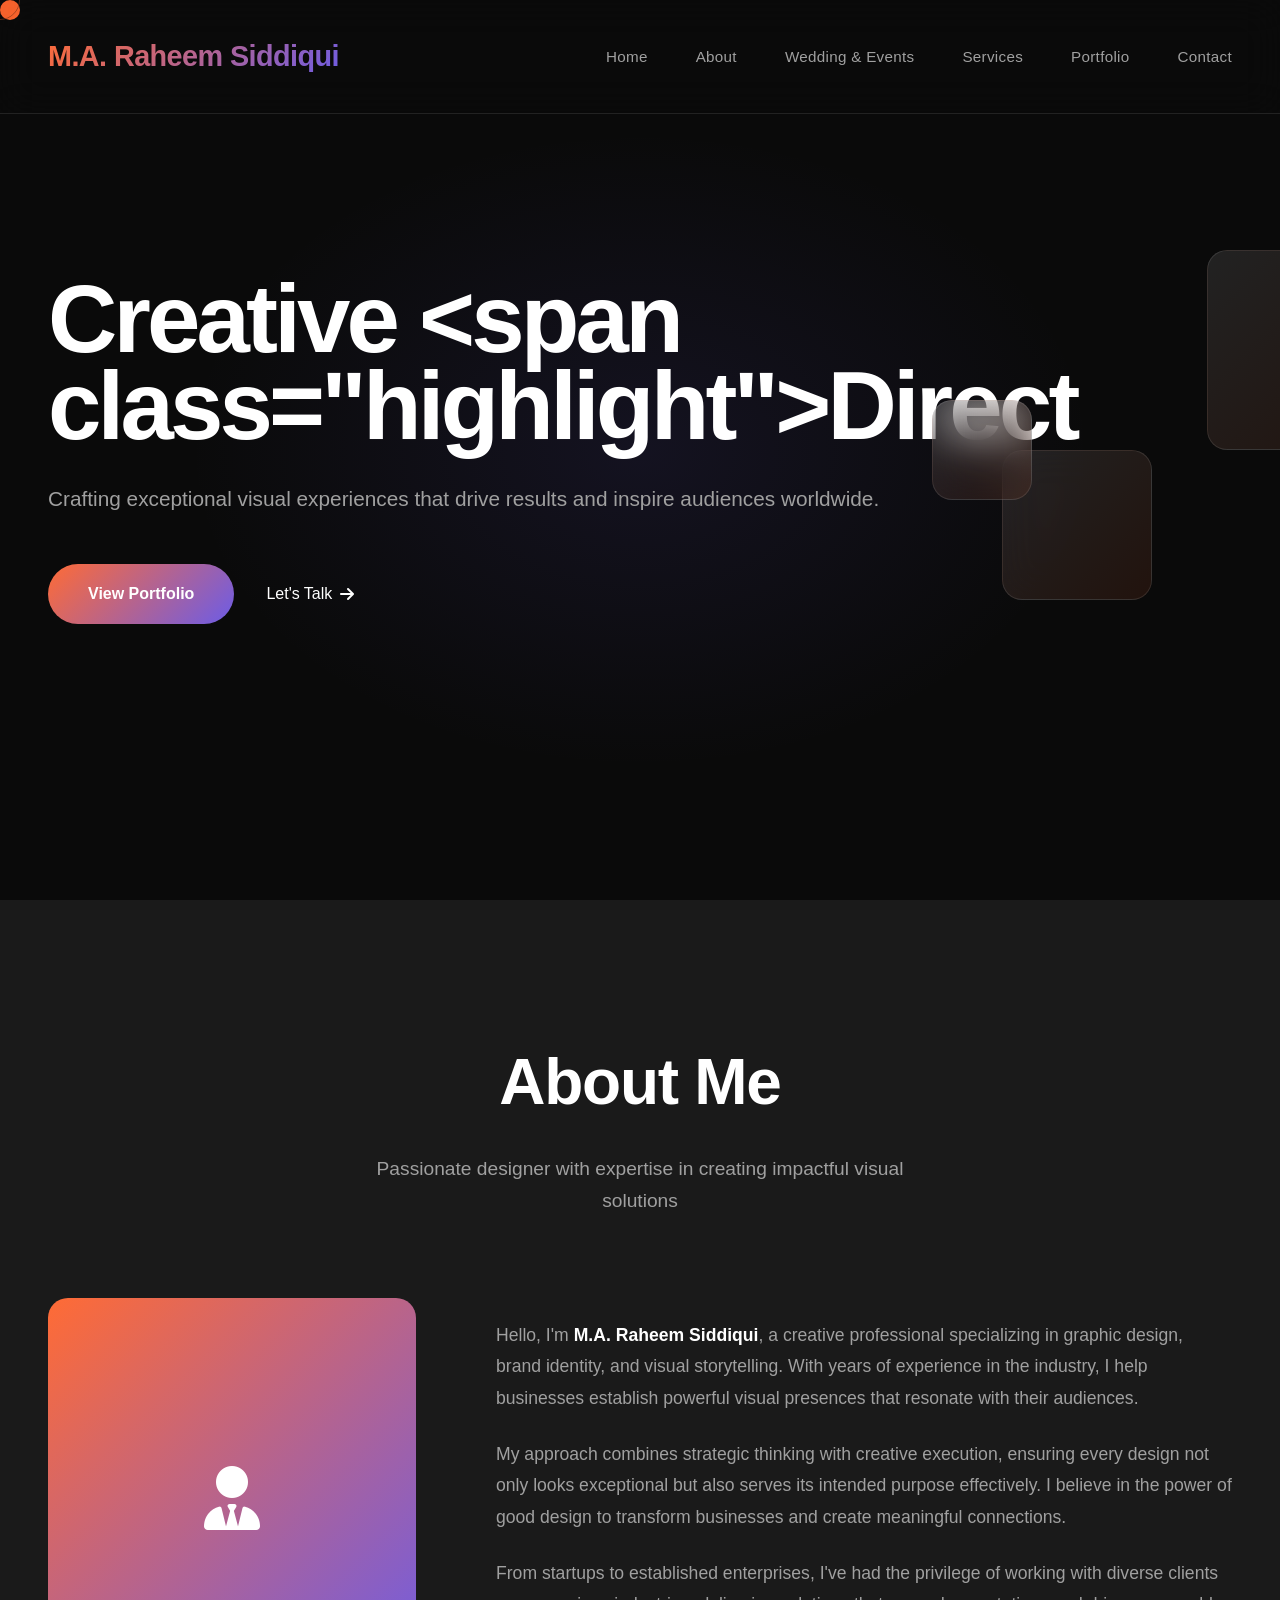
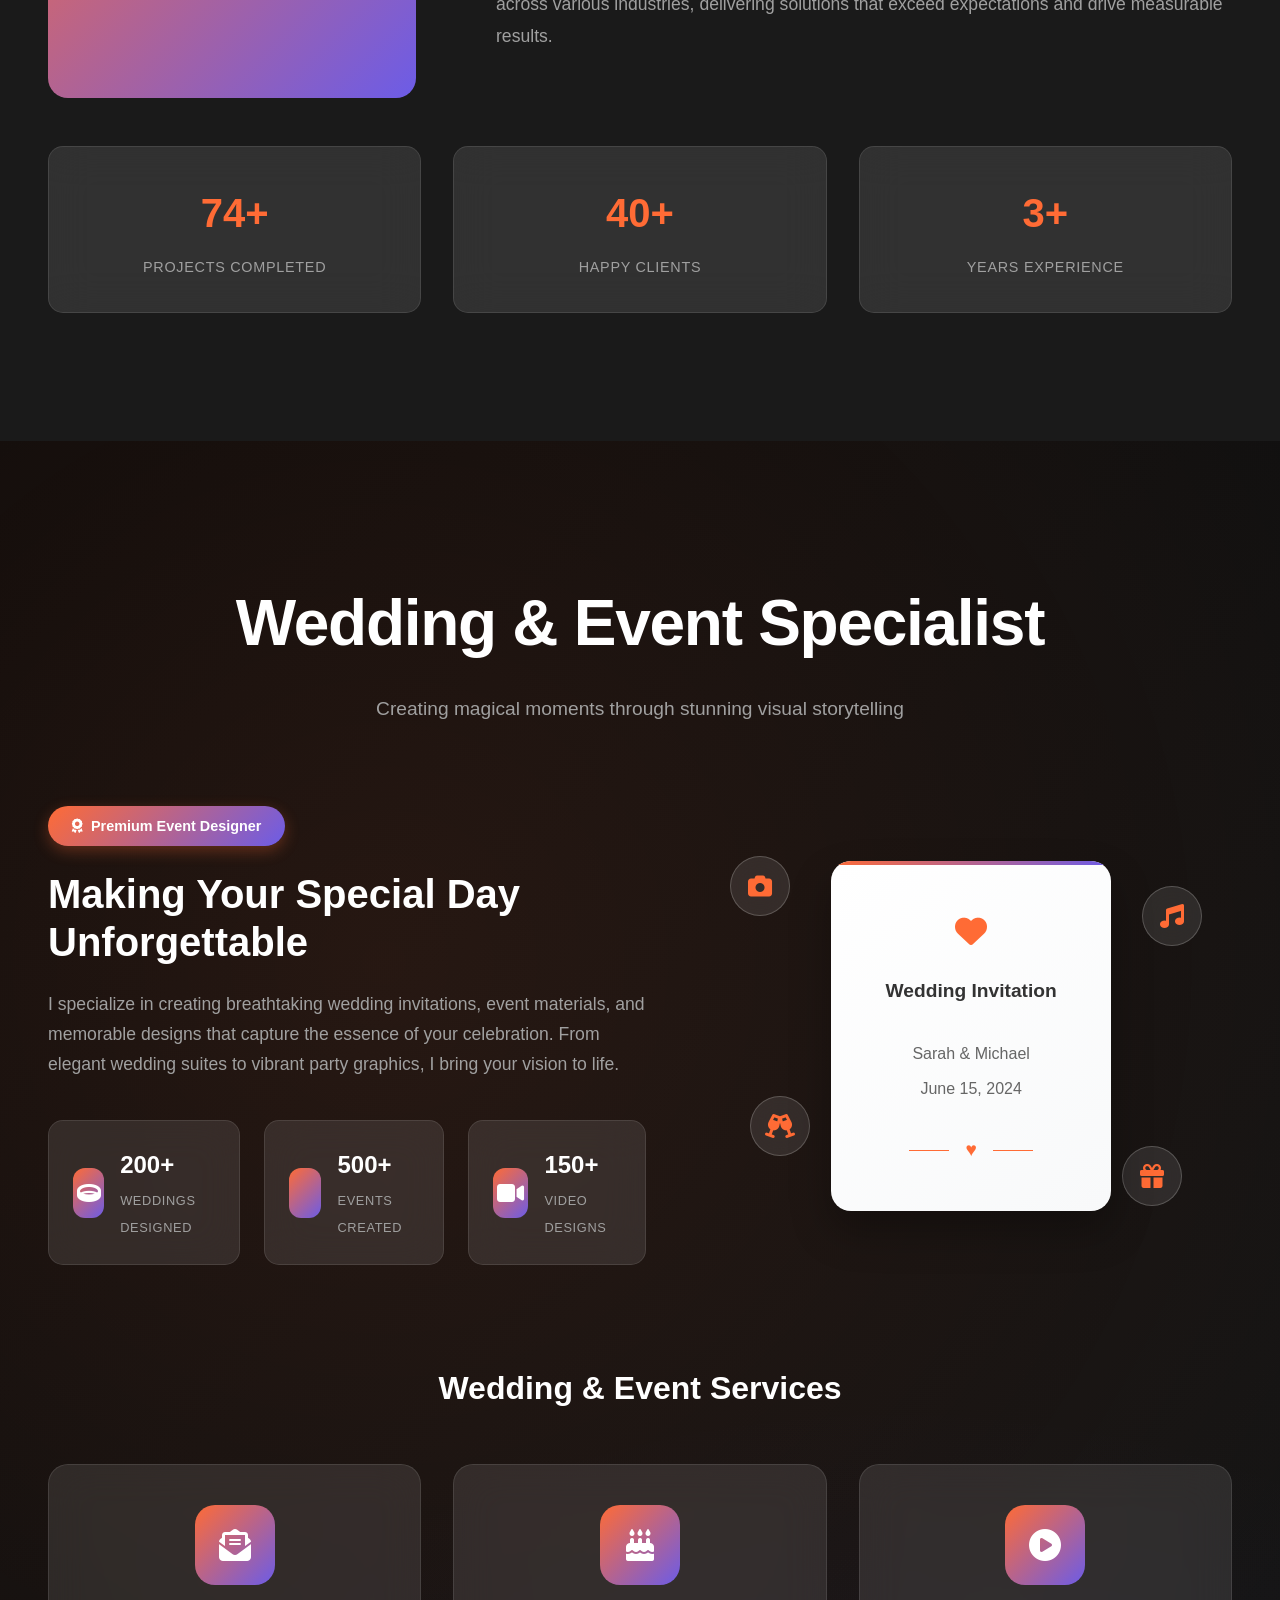
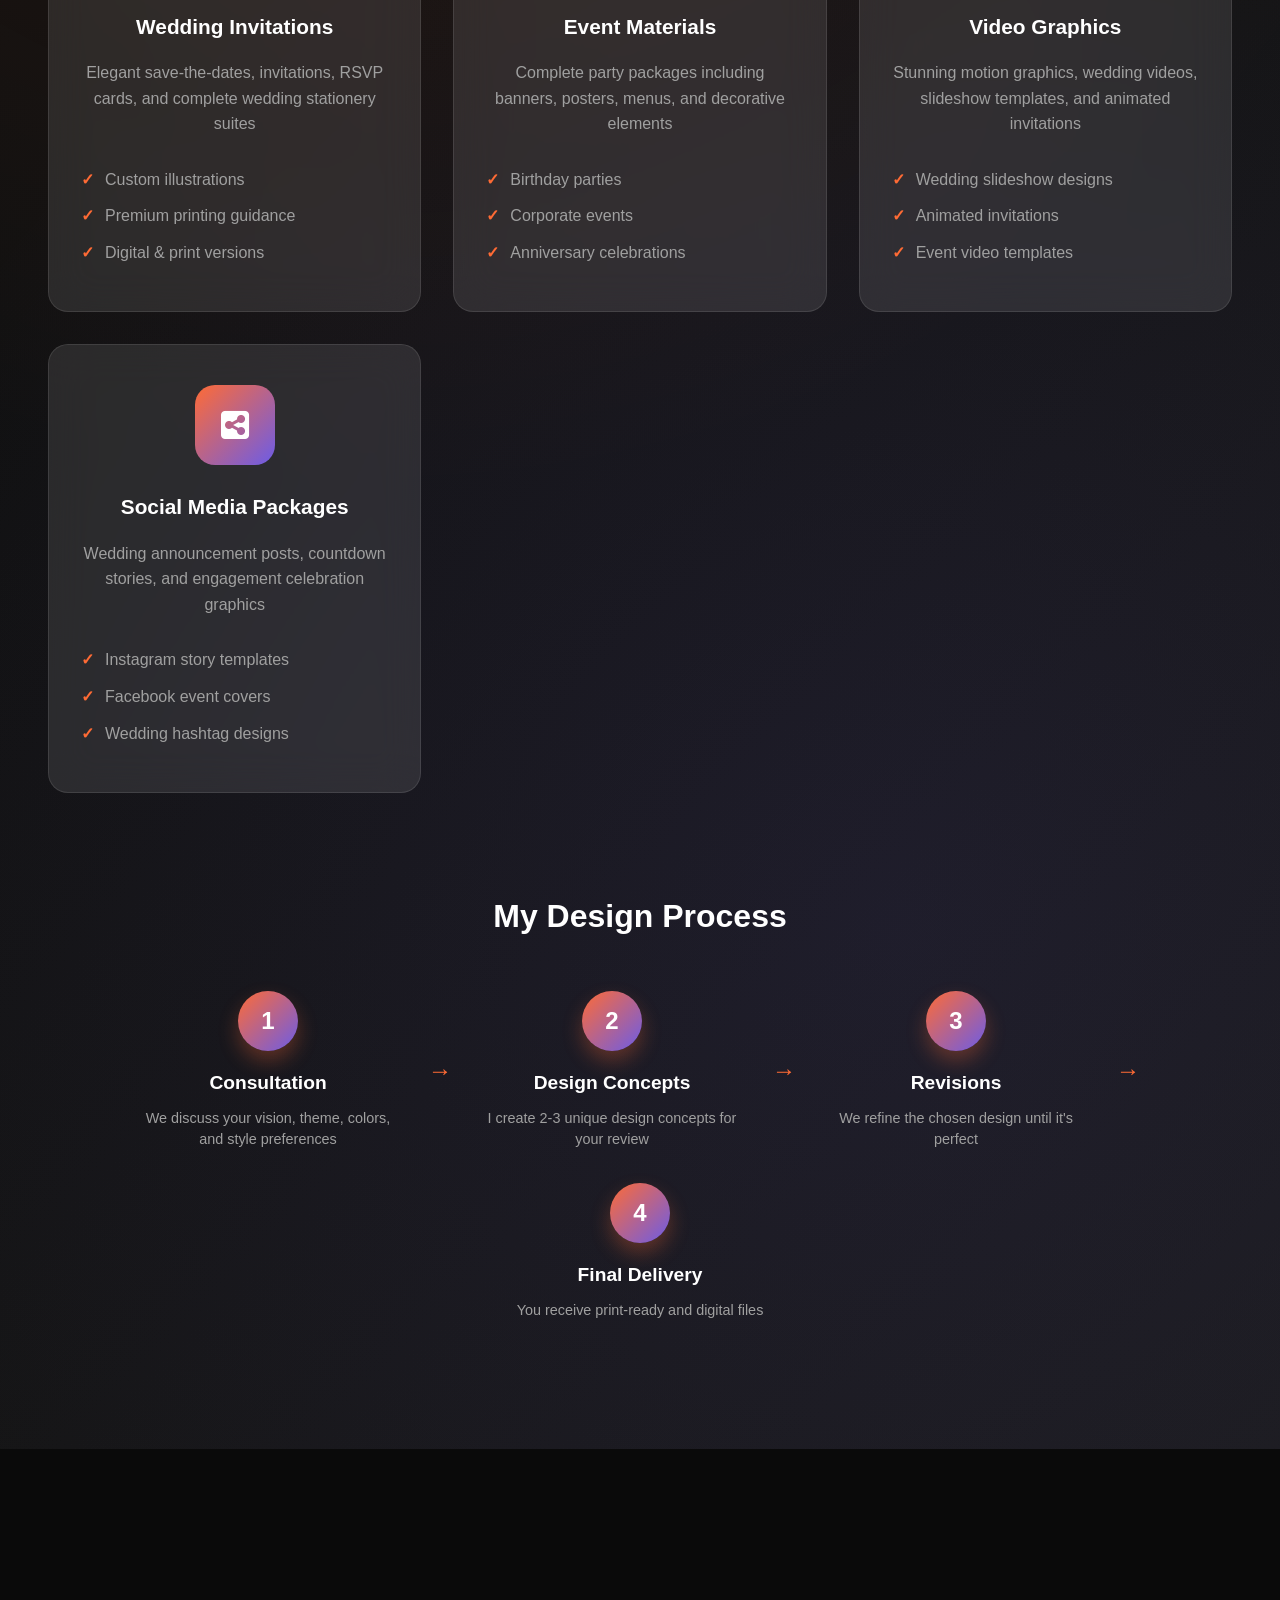
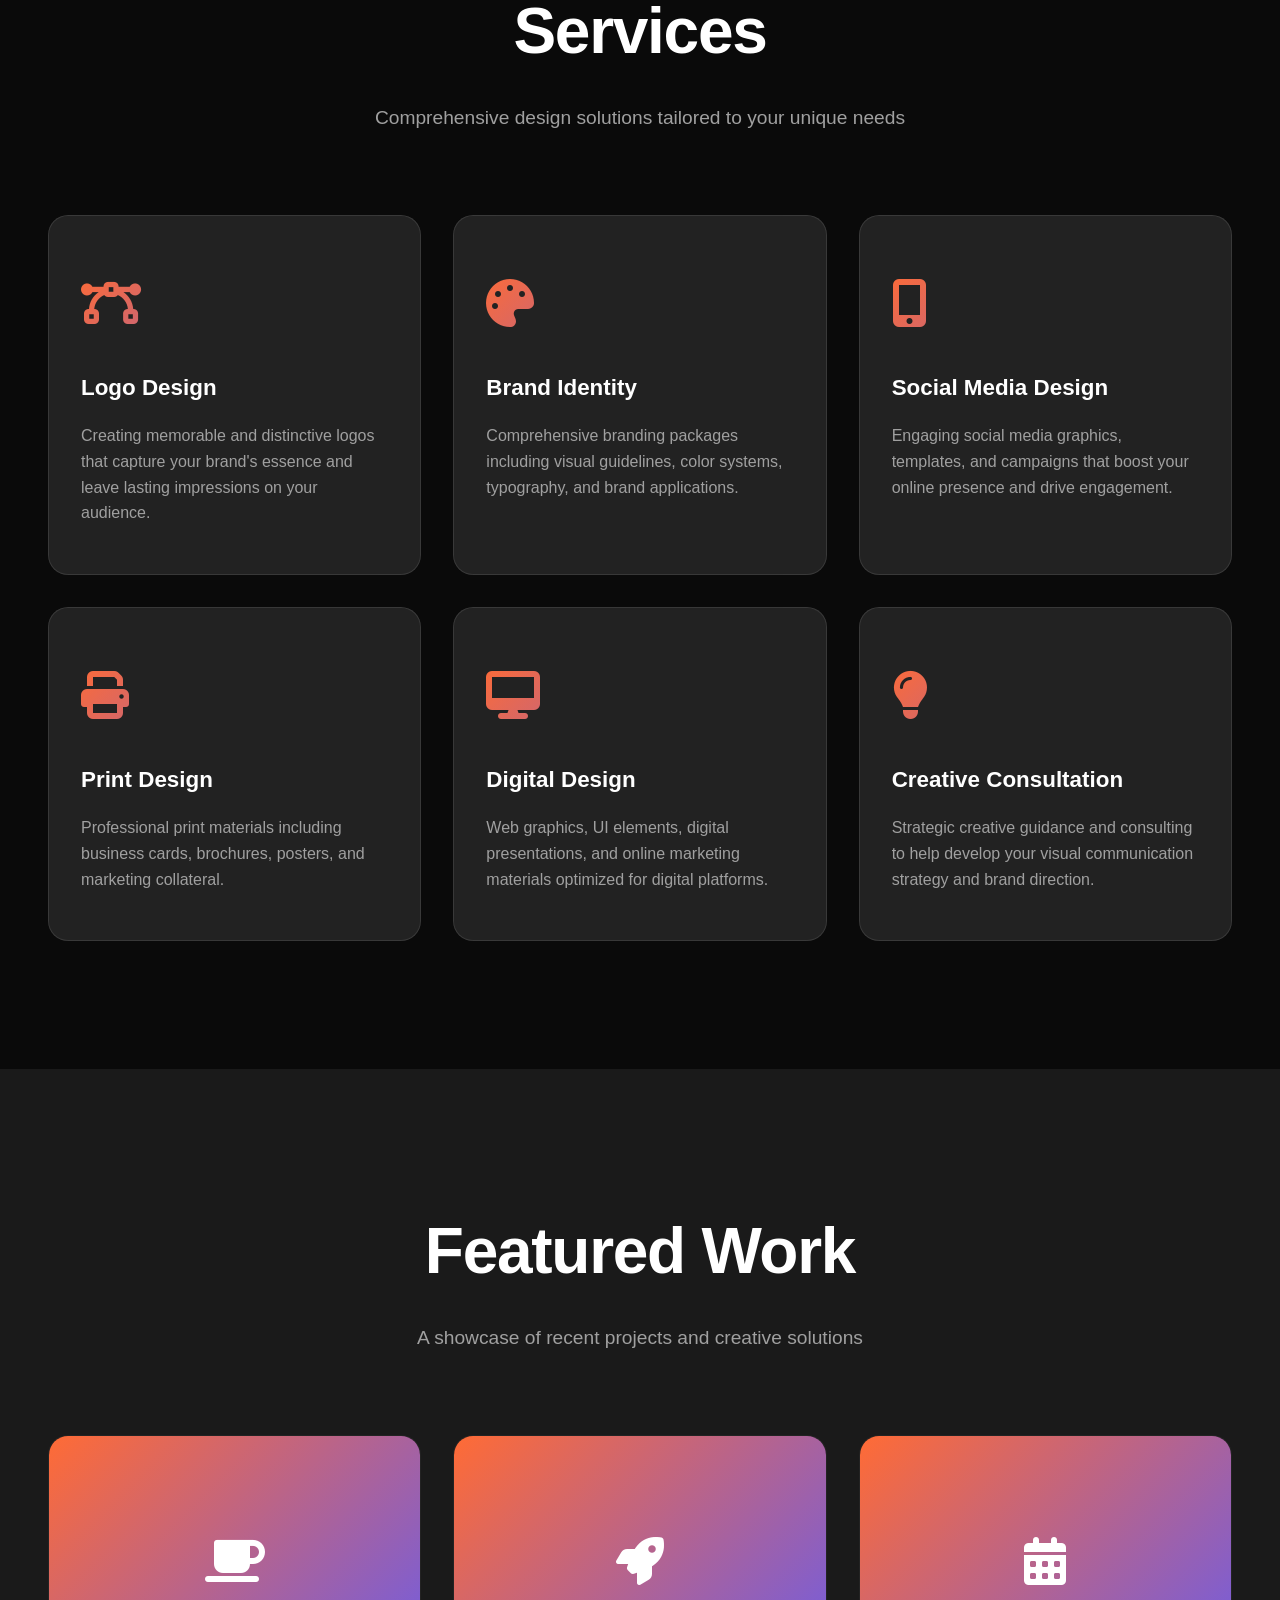
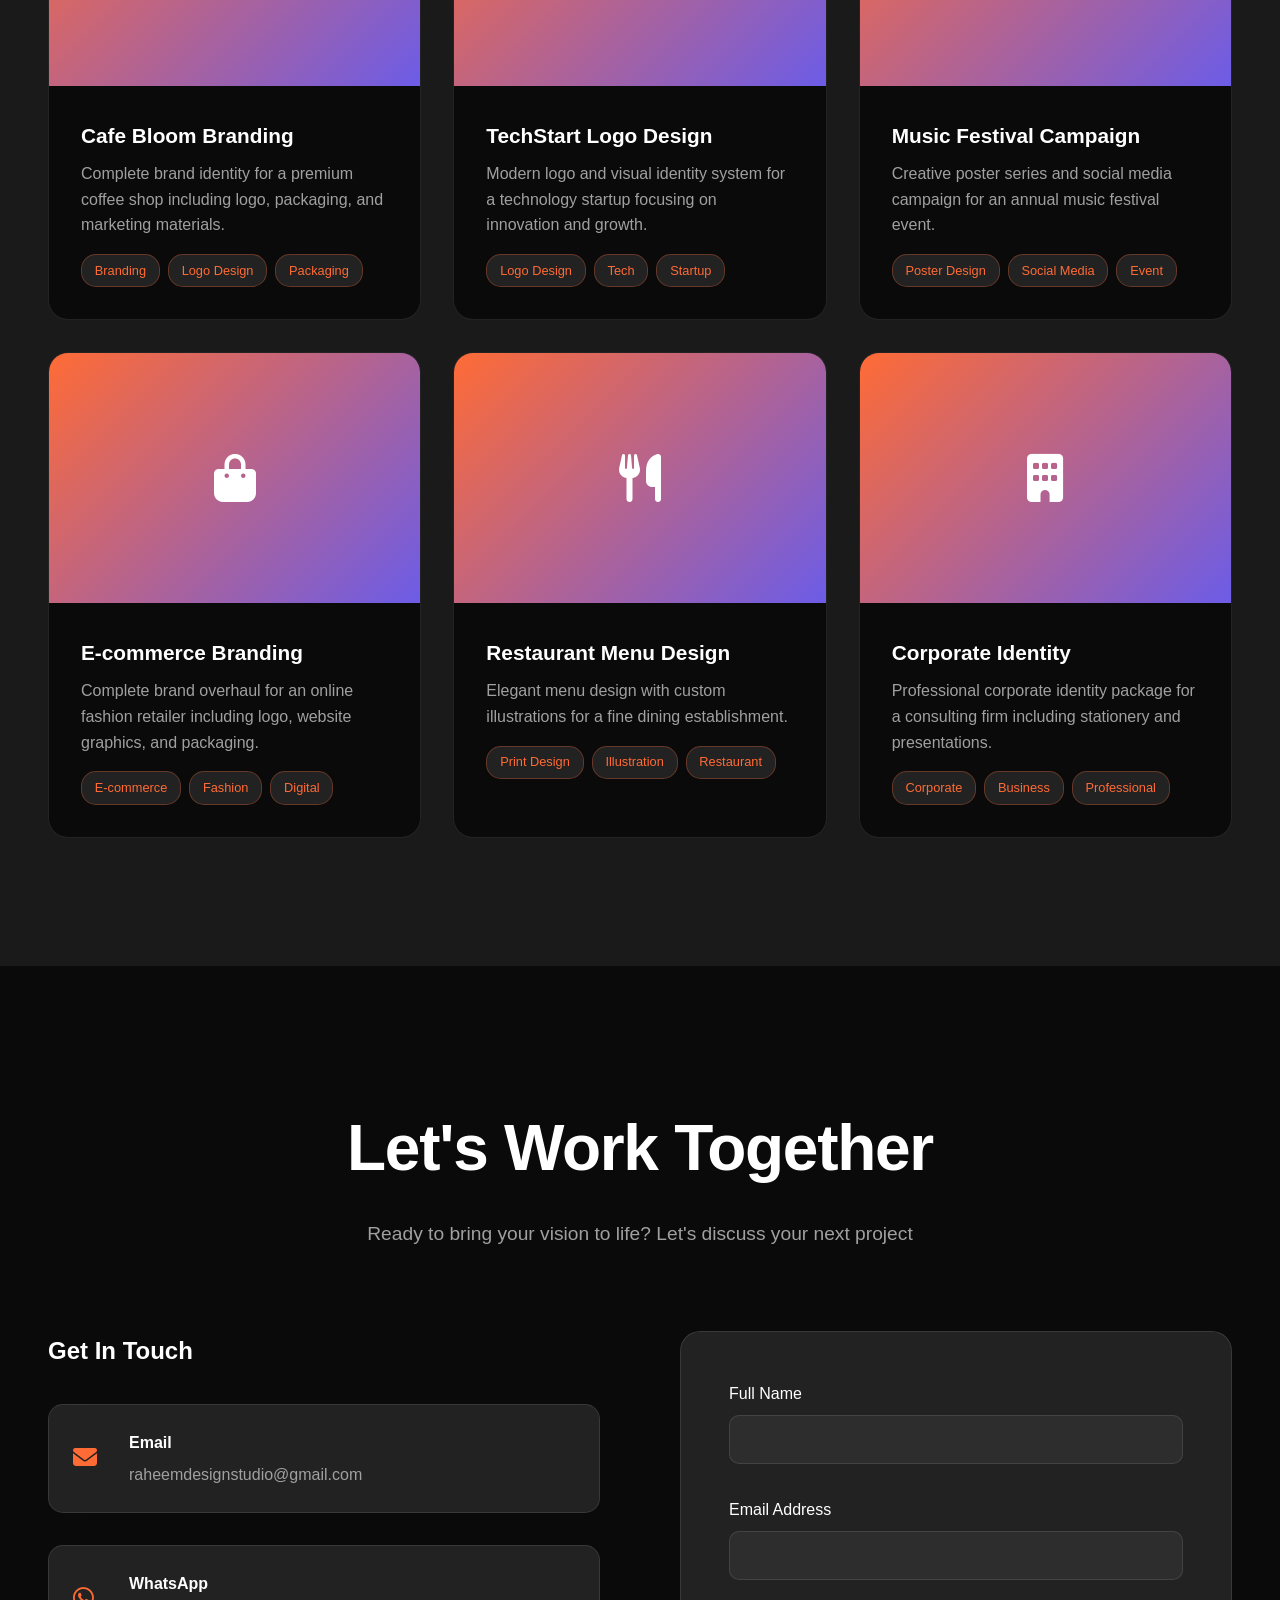
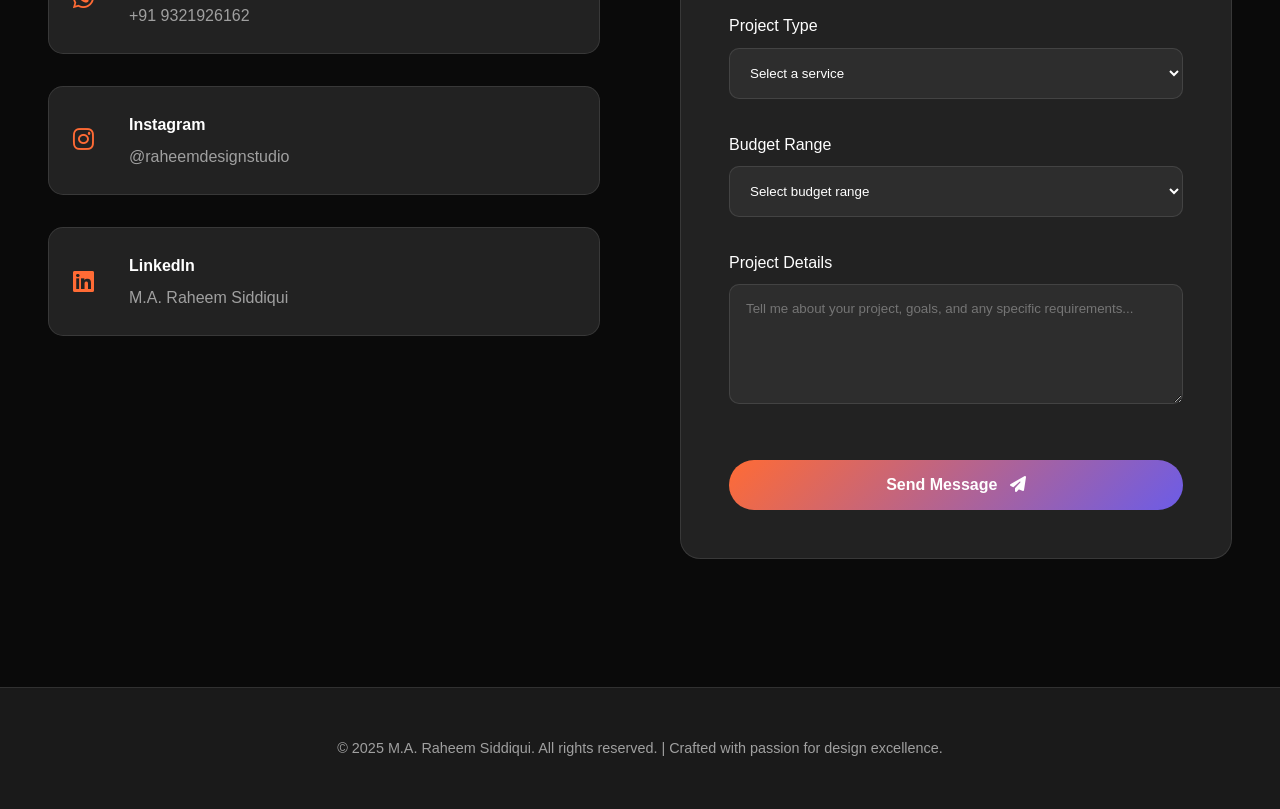
==== index.html @ 2da465dd "Update LinkedIn links to reflect new profile URL" ====
<!DOCTYPE html>
<html lang="en">
<head>
    <meta charset="UTF-8">
    <meta name="viewport" content="width=device-width, initial-scale=1.0">
    <title>M.A. Raheem Siddiqui | Creative Director & Graphic Designer</title>
    <link href="https://cdnjs.cloudflare.com/ajax/libs/font-awesome/6.4.0/css/all.min.css" rel="stylesheet">
    <style>
        :root {
            --primary: #0a0a0a;
            --secondary: #1a1a1a;
            --accent: #ff6b35;
            --accent-2: #6c5ce7;
            --text-light: #ffffff;
            --text-muted: #a0a0a0;
            --glass: rgba(255, 255, 255, 0.1);
            --shadow: 0 20px 40px rgba(0, 0, 0, 0.3);
        }

        /* Wedding & Events Specialty Section */
        .specialty {
            padding: 8rem 0;
            background: linear-gradient(135deg, var(--primary) 0%, var(--secondary) 100%);
            position: relative;
            overflow: hidden;
        }

        .specialty::before {
            content: '';
            position: absolute;
            top: 0;
            left: 0;
            right: 0;
            bottom: 0;
            background: radial-gradient(circle at 30% 20%, rgba(255, 107, 53, 0.1) 0%, transparent 50%),
                        radial-gradient(circle at 70% 80%, rgba(108, 92, 231, 0.1) 0%, transparent 50%);
        }

        .specialty-hero {
            display: grid;
            grid-template-columns: 1fr 1fr;
            gap: 4rem;
            align-items: center;
            margin-bottom: 6rem;
            position: relative;
            z-index: 2;
        }

        .specialty-badge {
            display: inline-flex;
            align-items: center;
            gap: 0.5rem;
            background: linear-gradient(135deg, var(--accent), var(--accent-2));
            color: white;
            padding: 0.5rem 1.5rem;
            border-radius: 25px;
            font-size: 0.9rem;
            font-weight: 600;
            margin-bottom: 1.5rem;
            box-shadow: 0 5px 15px rgba(255, 107, 53, 0.3);
        }

        .specialty-content h3 {
            font-size: 2.5rem;
            font-weight: 700;
            margin-bottom: 1.5rem;
            line-height: 1.2;
        }

        .specialty-content p {
            font-size: 1.1rem;
            color: var(--text-muted);
            line-height: 1.7;
            margin-bottom: 2.5rem;
        }

        .specialty-stats {
            display: grid;
            grid-template-columns: repeat(3, 1fr);
            gap: 1.5rem;
        }

        .specialty-stat {
            display: flex;
            align-items: center;
            gap: 1rem;
            background: var(--glass);
            backdrop-filter: blur(20px);
            padding: 1.5rem;
            border-radius: 15px;
            border: 1px solid rgba(255, 255, 255, 0.1);
        }

        .stat-icon {
            width: 50px;
            height: 50px;
            background: linear-gradient(135deg, var(--accent), var(--accent-2));
            border-radius: 12px;
            display: flex;
            align-items: center;
            justify-content: center;
            color: white;
            font-size: 1.5rem;
        }

        .stat-num {
            font-size: 1.5rem;
            font-weight: 700;
            color: var(--text-light);
            display: block;
        }

        .stat-text {
            font-size: 0.8rem;
            color: var(--text-muted);
            text-transform: uppercase;
            letter-spacing: 0.05em;
        }

        .specialty-visual {
            position: relative;
            display: flex;
            justify-content: center;
            align-items: center;
            height: 400px;
        }

        .wedding-card {
            width: 280px;
            height: 350px;
            perspective: 1000px;
            position: relative;
            z-index: 3;
        }

        .card-front {
            width: 100%;
            height: 100%;
            background: linear-gradient(145deg, #fff 0%, #f8f9fa 100%);
            border-radius: 20px;
            padding: 2rem;
            box-shadow: 0 20px 40px rgba(0, 0, 0, 0.3);
            display: flex;
            flex-direction: column;
            align-items: center;
            justify-content: center;
            text-align: center;
            color: #333;
            position: relative;
            overflow: hidden;
        }

        .card-front::before {
            content: '';
            position: absolute;
            top: 0;
            left: 0;
            right: 0;
            height: 4px;
            background: linear-gradient(135deg, var(--accent), var(--accent-2));
        }

        .card-ornament {
            font-size: 2rem;
            color: var(--accent);
            margin-bottom: 1rem;
        }

        .card-front h4 {
            font-size: 1.2rem;
            font-weight: 600;
            margin-bottom: 1.5rem;
            color: #333;
        }

        .card-details p {
            margin: 0.5rem 0;
            color: #666;
            font-weight: 500;
        }

        .card-design {
            display: flex;
            align-items: center;
            gap: 1rem;
            margin-top: 1.5rem;
        }

        .design-line {
            width: 40px;
            height: 1px;
            background: var(--accent);
        }

        .design-heart {
            color: var(--accent);
            font-size: 1.2rem;
        }

        .floating-elements {
            position: absolute;
            width: 100%;
            height: 100%;
        }

        .element {
            position: absolute;
            width: 60px;
            height: 60px;
            background: var(--glass);
            backdrop-filter: blur(20px);
            border: 1px solid rgba(255, 255, 255, 0.2);
            border-radius: 50%;
            display: flex;
            align-items: center;
            justify-content: center;
            color: var(--accent);
            font-size: 1.5rem;
            animation: float 4s ease-in-out infinite;
        }

        .element-1 {
            top: 20px;
            left: 20px;
            animation-delay: 0s;
        }

        .element-2 {
            top: 50px;
            right: 30px;
            animation-delay: 1s;
        }

        .element-3 {
            bottom: 80px;
            left: 40px;
            animation-delay: 2s;
        }

        .element-4 {
            bottom: 30px;
            right: 50px;
            animation-delay: 3s;
        }

        .wedding-services {
            margin-bottom: 6rem;
        }

        .wedding-services h3 {
            font-size: 2rem;
            text-align: center;
            margin-bottom: 3rem;
            color: var(--text-light);
        }

        .wedding-services-grid {
            display: grid;
            grid-template-columns: repeat(auto-fit, minmax(280px, 1fr));
            gap: 2rem;
        }

        .wedding-service-item {
            background: var(--glass);
            backdrop-filter: blur(20px);
            border: 1px solid rgba(255, 255, 255, 0.1);
            border-radius: 20px;
            padding: 2.5rem 2rem;
            text-align: center;
            transition: all 0.4s ease;
            position: relative;
            overflow: hidden;
        }

        .wedding-service-item::before {
            content: '';
            position: absolute;
            top: 0;
            left: -100%;
            width: 100%;
            height: 100%;
            background: linear-gradient(90deg, transparent, rgba(255, 107, 53, 0.05), transparent);
            transition: left 0.6s ease;
        }

        .wedding-service-item:hover::before {
            left: 100%;
        }

        .wedding-service-item:hover {
            transform: translateY(-10px);
            border-color: var(--accent);
            box-shadow: 0 20px 40px rgba(255, 107, 53, 0.2);
        }

        .service-visual {
            width: 80px;
            height: 80px;
            background: linear-gradient(135deg, var(--accent), var(--accent-2));
            border-radius: 20px;
            display: flex;
            align-items: center;
            justify-content: center;
            margin: 0 auto 1.5rem;
            color: white;
            font-size: 2rem;
        }

        .wedding-service-item h4 {
            font-size: 1.3rem;
            font-weight: 600;
            margin-bottom: 1rem;
            color: var(--text-light);
        }

        .wedding-service-item p {
            color: var(--text-muted);
            line-height: 1.6;
            margin-bottom: 1.5rem;
        }

        .service-features {
            list-style: none;
            text-align: left;
        }

        .service-features li {
            color: var(--text-muted);
            padding: 0.3rem 0;
            position: relative;
            padding-left: 1.5rem;
        }

        .service-features li::before {
            content: '✓';
            color: var(--accent);
            font-weight: bold;
            position: absolute;
            left: 0;
        }

        .wedding-process h3 {
            font-size: 2rem;
            text-align: center;
            margin-bottom: 3rem;
            color: var(--text-light);
        }

        .process-steps {
            display: flex;
            justify-content: space-between;
            align-items: center;
            max-width: 1000px;
            margin: 0 auto;
            flex-wrap: wrap;
            gap: 2rem;
        }

        .process-step {
            text-align: center;
            flex: 1;
            min-width: 200px;
        }

        .step-number {
            width: 60px;
            height: 60px;
            background: linear-gradient(135deg, var(--accent), var(--accent-2));
            color: white;
            border-radius: 50%;
            display: flex;
            align-items: center;
            justify-content: center;
            font-size: 1.5rem;
            font-weight: 700;
            margin: 0 auto 1rem;
            box-shadow: 0 10px 20px rgba(255, 107, 53, 0.3);
        }

        .step-content h4 {
            font-size: 1.2rem;
            font-weight: 600;
            margin-bottom: 0.5rem;
            color: var(--text-light);
        }

        .step-content p {
            color: var(--text-muted);
            line-height: 1.5;
            font-size: 0.9rem;
        }

        .process-arrow {
            color: var(--accent);
            font-size: 1.5rem;
            font-weight: bold;
        }

        * {
            margin: 0;
            padding: 0;
            box-sizing: border-box;
        }

        body {
            font-family: 'Inter', -apple-system, BlinkMacSystemFont, sans-serif;
            background: var(--primary);
            color: var(--text-light);
            line-height: 1.7;
            overflow-x: hidden;
        }

        /* Custom Cursor */
        body {
            cursor: none;
        }

        .cursor {
            position: fixed;
            width: 20px;
            height: 20px;
            background: var(--accent);
            border-radius: 50%;
            pointer-events: none;
            z-index: 9999;
            transition: transform 0.1s ease;
            mix-blend-mode: difference;
        }

        .cursor-follower {
            position: fixed;
            width: 40px;
            height: 40px;
            border: 1px solid rgba(255, 107, 53, 0.3);
            border-radius: 50%;
            pointer-events: none;
            z-index: 9998;
            transition: all 0.3s ease;
        }

        /* Navigation */
        nav {
            position: fixed;
            top: 0;
            width: 100%;
            padding: 2rem 0;
            z-index: 1000;
            background: rgba(10, 10, 10, 0.8);
            backdrop-filter: blur(20px);
            border-bottom: 1px solid rgba(255, 255, 255, 0.1);
        }

        .nav-container {
            max-width: 1400px;
            margin: 0 auto;
            padding: 0 3rem;
            display: flex;
            justify-content: space-between;
            align-items: center;
        }

        .logo {
            font-size: 1.8rem;
            font-weight: 700;
            letter-spacing: -0.02em;
            background: linear-gradient(135deg, var(--accent), var(--accent-2));
            -webkit-background-clip: text;
            background-clip: text;
            -webkit-text-fill-color: transparent;
        }

        .nav-links {
            display: flex;
            list-style: none;
            gap: 3rem;
        }

        .nav-links a {
            color: var(--text-muted);
            text-decoration: none;
            font-weight: 500;
            font-size: 0.95rem;
            letter-spacing: 0.02em;
            transition: all 0.3s ease;
            position: relative;
        }

        .nav-links a::after {
            content: '';
            position: absolute;
            bottom: -5px;
            left: 0;
            width: 0;
            height: 2px;
            background: var(--accent);
            transition: width 0.3s ease;
        }

        .nav-links a:hover {
            color: var(--text-light);
        }

        .nav-links a:hover::after {
            width: 100%;
        }

        /* Hero Section */
        .hero {
            height: 100vh;
            display: flex;
            align-items: center;
            position: relative;
            background: radial-gradient(ellipse at center, rgba(108, 92, 231, 0.1) 0%, transparent 50%);
        }

        .hero-grid {
            display: grid;
            grid-template-columns: 1fr 1fr;
            gap: 5rem;
            max-width: 1400px;
            margin: 0 auto;
            padding: 0 3rem;
            align-items: center;
        }

        .hero-content h1 {
            font-size: clamp(3rem, 8vw, 6rem);
            font-weight: 800;
            line-height: 0.9;
            margin-bottom: 2rem;
            letter-spacing: -0.04em;
        }

        .hero-content .highlight {
            background: linear-gradient(135deg, var(--accent), var(--accent-2));
            -webkit-background-clip: text;
            background-clip: text;
            -webkit-text-fill-color: transparent;
        }

        .hero-subtitle {
            font-size: 1.3rem;
            color: var(--text-muted);
            margin-bottom: 3rem;
            font-weight: 400;
        }

        .hero-cta {
            display: flex;
            gap: 2rem;
            align-items: center;
        }

        .btn-primary {
            background: linear-gradient(135deg, var(--accent), var(--accent-2));
            color: white;
            padding: 1rem 2.5rem;
            border: none;
            border-radius: 50px;
            font-weight: 600;
            text-decoration: none;
            font-size: 1rem;
            transition: all 0.4s ease;
            position: relative;
            overflow: hidden;
        }

        .btn-primary::before {
            content: '';
            position: absolute;
            top: 0;
            left: -100%;
            width: 100%;
            height: 100%;
            background: linear-gradient(90deg, transparent, rgba(255, 255, 255, 0.2), transparent);
            transition: left 0.6s ease;
        }

        .btn-primary:hover::before {
            left: 100%;
        }

        .btn-primary:hover {
            transform: translateY(-2px);
            box-shadow: 0 10px 30px rgba(255, 107, 53, 0.3);
        }

        .btn-secondary {
            color: var(--text-light);
            text-decoration: none;
            font-weight: 500;
            display: flex;
            align-items: center;
            gap: 0.5rem;
            transition: all 0.3s ease;
        }

        .btn-secondary:hover {
            color: var(--accent);
            transform: translateX(5px);
        }

        .hero-visual {
            position: relative;
            height: 500px;
            display: flex;
            align-items: center;
            justify-content: center;
        }

        .geometric-shape {
            position: absolute;
            border-radius: 20px;
            background: linear-gradient(135deg, var(--glass), rgba(255, 107, 53, 0.1));
            backdrop-filter: blur(20px);
            border: 1px solid rgba(255, 255, 255, 0.1);
        }

        .shape-1 {
            width: 200px;
            height: 200px;
            top: 50px;
            left: 50px;
            animation: float 6s ease-in-out infinite;
        }

        .shape-2 {
            width: 150px;
            height: 150px;
            bottom: 100px;
            right: 80px;
            animation: float 6s ease-in-out infinite reverse;
        }

        .shape-3 {
            width: 100px;
            height: 100px;
            top: 200px;
            right: 200px;
            animation: float 4s ease-in-out infinite;
        }

        /* About Section */
        .about {
            padding: 8rem 0;
            background: var(--secondary);
            position: relative;
        }

        .section-container {
            max-width: 1400px;
            margin: 0 auto;
            padding: 0 3rem;
        }

        .section-header {
            text-align: center;
            margin-bottom: 5rem;
        }

        .section-title {
            font-size: clamp(2.5rem, 6vw, 4rem);
            font-weight: 700;
            margin-bottom: 1rem;
            letter-spacing: -0.02em;
        }

        .section-subtitle {
            font-size: 1.2rem;
            color: var(--text-muted);
            max-width: 600px;
            margin: 0 auto;
        }

        .about-grid {
            display: grid;
            grid-template-columns: 1fr 2fr;
            gap: 5rem;
            align-items: center;
        }

        .about-image {
            position: relative;
            height: 400px;
            background: linear-gradient(135deg, var(--accent), var(--accent-2));
            border-radius: 20px;
            overflow: hidden;
            display: flex;
            align-items: center;
            justify-content: center;
            font-size: 4rem;
            color: white;
        }

        .about-content {
            font-size: 1.1rem;
            line-height: 1.8;
            color: var(--text-muted);
        }

        .about-content p {
            margin-bottom: 1.5rem;
        }

        .about-content strong {
            color: var(--text-light);
            font-weight: 600;
        }

        .stats-grid {
            display: grid;
            grid-template-columns: repeat(3, 1fr);
            gap: 2rem;
            margin-top: 3rem;
        }

        .stat-item {
            text-align: center;
            padding: 2rem;
            background: var(--glass);
            backdrop-filter: blur(20px);
            border-radius: 15px;
            border: 1px solid rgba(255, 255, 255, 0.1);
        }

        .stat-number {
            font-size: 2.5rem;
            font-weight: 700;
            color: var(--accent);
            margin-bottom: 0.5rem;
        }

        .stat-label {
            color: var(--text-muted);
            font-size: 0.9rem;
            text-transform: uppercase;
            letter-spacing: 0.05em;
        }

        /* Services Section */
        .services {
            padding: 8rem 0;
            background: var(--primary);
        }

        .services-grid {
            display: grid;
            grid-template-columns: repeat(auto-fit, minmax(300px, 1fr));
            gap: 2rem;
            margin-top: 4rem;
        }

        .service-card {
            padding: 3rem 2rem;
            background: var(--glass);
            backdrop-filter: blur(20px);
            border: 1px solid rgba(255, 255, 255, 0.1);
            border-radius: 20px;
            transition: all 0.4s ease;
            position: relative;
            overflow: hidden;
        }

        .service-card::before {
            content: '';
            position: absolute;
            top: 0;
            left: -100%;
            width: 100%;
            height: 100%;
            background: linear-gradient(90deg, transparent, rgba(255, 107, 53, 0.05), transparent);
            transition: left 0.6s ease;
        }

        .service-card:hover::before {
            left: 100%;
        }

        .service-card:hover {
            transform: translateY(-10px);
            border-color: var(--accent);
            box-shadow: var(--shadow);
        }

        .service-icon {
            font-size: 3rem;
            background: linear-gradient(135deg, var(--accent), var(--accent-2));
            -webkit-background-clip: text;
            background-clip: text;
            -webkit-text-fill-color: transparent;
            margin-bottom: 1.5rem;
        }

        .service-title {
            font-size: 1.4rem;
            font-weight: 600;
            margin-bottom: 1rem;
            color: var(--text-light);
        }

        .service-description {
            color: var(--text-muted);
            line-height: 1.6;
        }

        /* Portfolio Section */
        .portfolio {
            padding: 8rem 0;
            background: var(--secondary);
        }

        .portfolio-grid {
            display: grid;
            grid-template-columns: repeat(auto-fit, minmax(350px, 1fr));
            gap: 2rem;
            margin-top: 4rem;
        }

        .portfolio-item {
            background: var(--primary);
            border-radius: 20px;
            overflow: hidden;
            transition: all 0.4s ease;
            border: 1px solid rgba(255, 255, 255, 0.1);
        }

        .portfolio-item:hover {
            transform: translateY(-10px);
            box-shadow: var(--shadow);
        }

        .portfolio-image {
            height: 250px;
            background: linear-gradient(135deg, var(--accent), var(--accent-2));
            display: flex;
            align-items: center;
            justify-content: center;
            font-size: 3rem;
            color: white;
            position: relative;
            overflow: hidden;
        }

        .portfolio-image::after {
            content: '';
            position: absolute;
            top: 0;
            left: 0;
            right: 0;
            bottom: 0;
            background: rgba(0, 0, 0, 0.3);
            opacity: 0;
            transition: opacity 0.3s ease;
        }

        .portfolio-item:hover .portfolio-image::after {
            opacity: 1;
        }

        .portfolio-content {
            padding: 2rem;
        }

        .portfolio-title {
            font-size: 1.3rem;
            font-weight: 600;
            margin-bottom: 0.5rem;
            color: var(--text-light);
        }

        .portfolio-description {
            color: var(--text-muted);
            line-height: 1.6;
            margin-bottom: 1rem;
        }

        .portfolio-tags {
            display: flex;
            gap: 0.5rem;
            flex-wrap: wrap;
        }

        .tag {
            padding: 0.3rem 0.8rem;
            background: var(--glass);
            border: 1px solid rgba(255, 107, 53, 0.3);
            border-radius: 15px;
            font-size: 0.8rem;
            color: var(--accent);
        }

        /* Contact Section */
        .contact {
            padding: 8rem 0;
            background: var(--primary);
            position: relative;
        }

        .contact-grid {
            display: grid;
            grid-template-columns: 1fr 1fr;
            gap: 5rem;
            margin-top: 4rem;
        }

        .contact-info h3 {
            font-size: 1.5rem;
            margin-bottom: 2rem;
            color: var(--text-light);
        }

        .contact-item {
            display: flex;
            align-items: center;
            gap: 1rem;
            margin-bottom: 2rem;
            padding: 1.5rem;
            background: var(--glass);
            backdrop-filter: blur(20px);
            border: 1px solid rgba(255, 255, 255, 0.1);
            border-radius: 15px;
            transition: all 0.3s ease;
        }

        .contact-item:hover {
            border-color: var(--accent);
            transform: translateX(5px);
        }

        .contact-icon {
            font-size: 1.5rem;
            color: var(--accent);
            width: 40px;
        }

        .contact-details h4 {
            color: var(--text-light);
            margin-bottom: 0.3rem;
        }

        .contact-details p {
            color: var(--text-muted);
        }

        .contact-details a {
            color: var(--text-muted);
            text-decoration: none;
            transition: color 0.3s ease;
        }

        .contact-details a:hover {
            color: var(--accent);
        }

        .contact-form {
            background: var(--glass);
            backdrop-filter: blur(20px);
            border: 1px solid rgba(255, 255, 255, 0.1);
            border-radius: 20px;
            padding: 3rem;
        }

        .form-group {
            margin-bottom: 2rem;
        }

        .form-group label {
            display: block;
            margin-bottom: 0.5rem;
            color: var(--text-light);
            font-weight: 500;
        }

        .form-group input,
        .form-group textarea {
            width: 100%;
            padding: 1rem;
            background: rgba(255, 255, 255, 0.05);
            border: 1px solid rgba(255, 255, 255, 0.1);
            border-radius: 10px;
            color: var(--text-light);
            font-family: inherit;
            transition: all 0.3s ease;
        }

        .form-group input:focus,
        .form-group textarea:focus {
            outline: none;
            border-color: var(--accent);
            background: rgba(255, 255, 255, 0.1);
        }

        .form-group textarea {
            resize: vertical;
            min-height: 120px;
        }

        /* Footer */
        footer {
            padding: 3rem 0;
            background: var(--secondary);
            border-top: 1px solid rgba(255, 255, 255, 0.1);
            text-align: center;
        }

        .footer-content {
            max-width: 1400px;
            margin: 0 auto;
            padding: 0 3rem;
        }

        .footer-text {
            color: var(--text-muted);
            font-size: 0.9rem;
        }

        /* Animations */
        @keyframes float {
            0%, 100% { transform: translateY(0px) rotate(0deg); }
            50% { transform: translateY(-20px) rotate(5deg); }
        }

        /* Mobile Menu */
        .mobile-menu {
            display: none;
            background: none;
            border: none;
            color: var(--text-light);
            font-size: 1.5rem;
            cursor: pointer;
            padding: 0.5rem;
            border-radius: 8px;
            transition: all 0.3s ease;
        }

        .mobile-menu:hover {
            background: var(--glass);
        }

        .mobile-nav {
            display: none;
            position: fixed;
            top: 0;
            left: 0;
            width: 100%;
            height: 100vh;
            background: rgba(10, 10, 10, 0.98);
            backdrop-filter: blur(20px);
            z-index: 9999;
            opacity: 0;
            transform: translateY(-100%);
            transition: all 0.4s cubic-bezier(0.4, 0, 0.2, 1);
        }

        .mobile-nav.active {
            opacity: 1;
            transform: translateY(0);
        }

        .mobile-nav-content {
            display: flex;
            flex-direction: column;
            justify-content: center;
            align-items: center;
            height: 100%;
            padding: 2rem;
        }

        .mobile-nav-header {
            position: absolute;
            top: 2rem;
            left: 0;
            right: 0;
            display: flex;
            justify-content: space-between;
            align-items: center;
            padding: 0 2rem;
        }

        .mobile-nav-logo {
            font-size: 1.8rem;
            font-weight: 700;
            background: linear-gradient(135deg, var(--accent), var(--accent-2));
            -webkit-background-clip: text;
            background-clip: text;
            -webkit-text-fill-color: transparent;
        }

        .close-menu {
            background: none;
            border: none;
            color: var(--text-light);
            font-size: 2rem;
            cursor: pointer;
            padding: 0.5rem;
            border-radius: 8px;
            transition: all 0.3s ease;
        }

        .close-menu:hover {
            background: var(--glass);
            transform: rotate(90deg);
        }

        .mobile-nav-links {
            list-style: none;
            text-align: center;
        }

        .mobile-nav-links li {
            margin: 1.5rem 0;
            opacity: 0;
            transform: translateY(30px);
            animation: fadeInUp 0.6s ease forwards;
        }

        .mobile-nav-links li:nth-child(1) { animation-delay: 0.1s; }
        .mobile-nav-links li:nth-child(2) { animation-delay: 0.2s; }
        .mobile-nav-links li:nth-child(3) { animation-delay: 0.3s; }
        .mobile-nav-links li:nth-child(4) { animation-delay: 0.4s; }
        .mobile-nav-links li:nth-child(5) { animation-delay: 0.5s; }

        .mobile-nav-links a {
            color: var(--text-light);
            text-decoration: none;
            font-size: 2rem;
            font-weight: 600;
            display: block;
            padding: 1rem 2rem;
            border-radius: 15px;
            transition: all 0.3s ease;
            position: relative;
            overflow: hidden;
        }

        .mobile-nav-links a::before {
            content: '';
            position: absolute;
            top: 0;
            left: -100%;
            width: 100%;
            height: 100%;
            background: linear-gradient(135deg, var(--accent), var(--accent-2));
            opacity: 0.1;
            transition: left 0.3s ease;
            z-index: -1;
        }

        .mobile-nav-links a:hover::before {
            left: 0;
        }

        .mobile-nav-links a:hover {
            color: var(--accent);
            transform: translateX(10px);
        }

        .mobile-contact {
            margin-top: 3rem;
            text-align: center;
        }

        .mobile-contact p {
            color: var(--text-muted);
            margin-bottom: 1rem;
        }

        .mobile-social {
            display: flex;
            gap: 1rem;
            justify-content: center;
        }

        .mobile-social a {
            display: flex;
            align-items: center;
            justify-content: center;
            width: 50px;
            height: 50px;
            background: var(--glass);
            border-radius: 50%;
            color: var(--text-light);
            text-decoration: none;
            font-size: 1.2rem;
            transition: all 0.3s ease;
            border: 1px solid rgba(255, 255, 255, 0.1);
        }

        .mobile-social a:hover {
            background: var(--accent);
            transform: translateY(-5px);
            box-shadow: 0 10px 30px rgba(255, 107, 53, 0.3);
        }

        /* Mobile Responsiveness */
        @media (max-width: 768px) {
            .nav-container {
                padding: 0 2rem;
            }

            .nav-links {
                display: none;
            }

            .mobile-menu {
                display: block;
            }

            .hero-grid {
                grid-template-columns: 1fr;
                gap: 3rem;
                padding: 0 2rem;
                text-align: center;
            }

            .specialty-hero,
            .contact-grid {
                grid-template-columns: 1fr;
                gap: 3rem;
            }

            .specialty-stats {
                grid-template-columns: 1fr;
            }

            .wedding-services-grid {
                grid-template-columns: 1fr;
            }

            .process-steps {
                flex-direction: column;
            }

            .process-arrow {
                transform: rotate(90deg);
            }

            .stats-grid {
                grid-template-columns: 1fr;
            }

            .services-grid,
            .portfolio-grid {
                grid-template-columns: 1fr;
            }

            .section-container {
                padding: 0 2rem;
            }

            .hero-content h1 {
                font-size: 3rem;
            }
        }

        /* Scroll Animations */
        .fade-in {
            opacity: 0;
            transform: translateY(30px);
            transition: all 0.8s ease;
        }

        .fade-in.visible {
            opacity: 1;
            transform: translateY(0);
        }
    </style>
</head>
<body>
    <div class="cursor"></div>
    <div class="cursor-follower"></div>

    <!-- Navigation -->
    <nav>
        <div class="nav-container">
            <div class="logo">M.A. Raheem Siddiqui</div>
            <ul class="nav-links">
                <li><a href="#home">Home</a></li>
                <li><a href="#about">About</a></li>
                <li><a href="#specialty">Wedding & Events</a></li>
                <li><a href="#services">Services</a></li>
                <li><a href="#portfolio">Portfolio</a></li>
                <li><a href="#contact">Contact</a></li>
            </ul>
            <button class="mobile-menu" onclick="openMobileMenu()">
                <i class="fas fa-bars"></i>
            </button>
        </div>
    </nav>

    <!-- Mobile Navigation -->
    <div class="mobile-nav" id="mobileNav">
        <div class="mobile-nav-header">
            <div class="mobile-nav-logo">M.A. Raheem Siddiqui</div>
            <button class="close-menu" onclick="closeMobileMenu()">
                <i class="fas fa-times"></i>
            </button>
        </div>
        <div class="mobile-nav-content">
            <ul class="mobile-nav-links">
                <li><a href="#home" onclick="closeMobileMenu()">Home</a></li>
                <li><a href="#about" onclick="closeMobileMenu()">About</a></li>
                <li><a href="#specialty" onclick="closeMobileMenu()">Wedding & Events</a></li>
                <li><a href="#services" onclick="closeMobileMenu()">Services</a></li>
                <li><a href="#portfolio" onclick="closeMobileMenu()">Portfolio</a></li>
                <li><a href="#contact" onclick="closeMobileMenu()">Contact</a></li>
            </ul>
            <div class="mobile-contact">
                <p>Let's connect and create something amazing!</p>
                <div class="mobile-social">
                    <a href="mailto:raheemdesigns@gmail.com"><i class="fas fa-envelope"></i></a>
                    <a href="https://wa.me/message/WCBFBMF6XKVGH1"><i class="fab fa-whatsapp"></i></a>
                    <a href="https://instagram.com/raheemdesignstudio"><i class="fab fa-instagram"></i></a>
                    <a href="https://www.linkedin.com/in/codewithraheem/"><i class="fab fa-linkedin"></i></a>
                </div>
            </div>
        </div>
    </div>

    <!-- Hero Section -->
    <section id="home" class="hero">
        <div class="hero-grid">
            <div class="hero-content fade-in">
                <h1>Creative <span class="highlight">Director</span> & Graphic <span class="highlight">Designer</span></h1>
                <p class="hero-subtitle">Crafting exceptional visual experiences that drive results and inspire audiences worldwide.</p>
                <div class="hero-cta">
                    <a href="#portfolio" class="btn-primary">View Portfolio</a>
                    <a href="#contact" class="btn-secondary">
                        Let's Talk <i class="fas fa-arrow-right"></i>
                    </a>
                </div>
            </div>
            <div class="hero-visual fade-in">
                <div class="geometric-shape shape-1"></div>
                <div class="geometric-shape shape-2"></div>
                <div class="geometric-shape shape-3"></div>
            </div>
        </div>
    </section>

    <!-- About Section -->
    <section id="about" class="about">
        <div class="section-container">
            <div class="section-header fade-in">
                <h2 class="section-title">About Me</h2>
                <p class="section-subtitle">Passionate designer with expertise in creating impactful visual solutions</p>
            </div>
            
            <div class="about-grid">
                <div class="about-image fade-in">
                    <i class="fas fa-user-tie"></i>
                </div>
                <div class="about-content fade-in">
                    <p>Hello, I'm <strong>M.A. Raheem Siddiqui</strong>, a creative professional specializing in graphic design, brand identity, and visual storytelling. With years of experience in the industry, I help businesses establish powerful visual presences that resonate with their audiences.</p>
                    
                    <p>My approach combines strategic thinking with creative execution, ensuring every design not only looks exceptional but also serves its intended purpose effectively. I believe in the power of good design to transform businesses and create meaningful connections.</p>
                    
                    <p>From startups to established enterprises, I've had the privilege of working with diverse clients across various industries, delivering solutions that exceed expectations and drive measurable results.</p>
                </div>
            </div>

            <div class="stats-grid fade-in">
                <div class="stat-item">
                    <div class="stat-number">150+</div>
                    <div class="stat-label">Projects Completed</div>
                </div>
                <div class="stat-item">
                    <div class="stat-number">80+</div>
                    <div class="stat-label">Happy Clients</div>
                </div>
                <div class="stat-item">
                    <div class="stat-number">5+</div>
                    <div class="stat-label">Years Experience</div>
                </div>
            </div>
        </div>
    </section>

    <!-- Wedding & Events Specialty Section -->
    <section id="specialty" class="specialty">
        <div class="section-container">
            <div class="section-header fade-in">
                <h2 class="section-title">Wedding & Event Specialist</h2>
                <p class="section-subtitle">Creating magical moments through stunning visual storytelling</p>
            </div>

            <div class="specialty-hero fade-in">
                <div class="specialty-content">
                    <div class="specialty-badge">
                        <i class="fas fa-award"></i>
                        <span>Premium Event Designer</span>
                    </div>
                    <h3>Making Your Special Day Unforgettable</h3>
                    <p>I specialize in creating breathtaking wedding invitations, event materials, and memorable designs that capture the essence of your celebration. From elegant wedding suites to vibrant party graphics, I bring your vision to life.</p>
                    
                    <div class="specialty-stats">
                        <div class="specialty-stat">
                            <div class="stat-icon">
                                <i class="fas fa-ring"></i>
                            </div>
                            <div class="stat-info">
                                <span class="stat-num">200+</span>
                                <span class="stat-text">Weddings Designed</span>
                            </div>
                        </div>
                        <div class="specialty-stat">
                            <div class="stat-icon">
                                <i class="fas fa-calendar-heart"></i>
                            </div>
                            <div class="stat-info">
                                <span class="stat-num">500+</span>
                                <span class="stat-text">Events Created</span>
                            </div>
                        </div>
                        <div class="specialty-stat">
                            <div class="stat-icon">
                                <i class="fas fa-video"></i>
                            </div>
                            <div class="stat-info">
                                <span class="stat-num">150+</span>
                                <span class="stat-text">Video Designs</span>
                            </div>
                        </div>
                    </div>
                </div>

                <div class="specialty-visual">
                    <div class="wedding-card">
                        <div class="card-front">
                            <div class="card-ornament">
                                <i class="fas fa-heart"></i>
                            </div>
                            <h4>Wedding Invitation</h4>
                            <div class="card-details">
                                <p>Sarah & Michael</p>
                                <p>June 15, 2024</p>
                            </div>
                            <div class="card-design">
                                <div class="design-line"></div>
                                <div class="design-heart">♥</div>
                                <div class="design-line"></div>
                            </div>
                        </div>
                    </div>
                    
                    <div class="floating-elements">
                        <div class="element element-1">
                            <i class="fas fa-camera"></i>
                        </div>
                        <div class="element element-2">
                            <i class="fas fa-music"></i>
                        </div>
                        <div class="element element-3">
                            <i class="fas fa-glass-cheers"></i>
                        </div>
                        <div class="element element-4">
                            <i class="fas fa-gift"></i>
                        </div>
                    </div>
                </div>
            </div>

            <div class="wedding-services fade-in">
                <h3>Wedding & Event Services</h3>
                <div class="wedding-services-grid">
                    <div class="wedding-service-item">
                        <div class="service-visual">
                            <i class="fas fa-envelope-open-text"></i>
                        </div>
                        <h4>Wedding Invitations</h4>
                        <p>Elegant save-the-dates, invitations, RSVP cards, and complete wedding stationery suites</p>
                        <ul class="service-features">
                            <li>Custom illustrations</li>
                            <li>Premium printing guidance</li>
                            <li>Digital & print versions</li>
                        </ul>
                    </div>

                    <div class="wedding-service-item">
                        <div class="service-visual">
                            <i class="fas fa-birthday-cake"></i>
                        </div>
                        <h4>Event Materials</h4>
                        <p>Complete party packages including banners, posters, menus, and decorative elements</p>
                        <ul class="service-features">
                            <li>Birthday parties</li>
                            <li>Corporate events</li>
                            <li>Anniversary celebrations</li>
                        </ul>
                    </div>

                    <div class="wedding-service-item">
                        <div class="service-visual">
                            <i class="fas fa-play-circle"></i>
                        </div>
                        <h4>Video Graphics</h4>
                        <p>Stunning motion graphics, wedding videos, slideshow templates, and animated invitations</p>
                        <ul class="service-features">
                            <li>Wedding slideshow designs</li>
                            <li>Animated invitations</li>
                            <li>Event video templates</li>
                        </ul>
                    </div>

                    <div class="wedding-service-item">
                        <div class="service-visual">
                            <i class="fas fa-share-alt-square"></i>
                        </div>
                        <h4>Social Media Packages</h4>
                        <p>Wedding announcement posts, countdown stories, and engagement celebration graphics</p>
                        <ul class="service-features">
                            <li>Instagram story templates</li>
                            <li>Facebook event covers</li>
                            <li>Wedding hashtag designs</li>
                        </ul>
                    </div>
                </div>
            </div>

            <div class="wedding-process fade-in">
                <h3>My Design Process</h3>
                <div class="process-steps">
                    <div class="process-step">
                        <div class="step-number">1</div>
                        <div class="step-content">
                            <h4>Consultation</h4>
                            <p>We discuss your vision, theme, colors, and style preferences</p>
                        </div>
                    </div>
                    <div class="process-arrow">→</div>
                    <div class="process-step">
                        <div class="step-number">2</div>
                        <div class="step-content">
                            <h4>Design Concepts</h4>
                            <p>I create 2-3 unique design concepts for your review</p>
                        </div>
                    </div>
                    <div class="process-arrow">→</div>
                    <div class="process-step">
                        <div class="step-number">3</div>
                        <div class="step-content">
                            <h4>Revisions</h4>
                            <p>We refine the chosen design until it's perfect</p>
                        </div>
                    </div>
                    <div class="process-arrow">→</div>
                    <div class="process-step">
                        <div class="step-number">4</div>
                        <div class="step-content">
                            <h4>Final Delivery</h4>
                            <p>You receive print-ready and digital files</p>
                        </div>
                    </div>
                </div>
            </div>
        </div>
    </section>

    <!-- Services Section -->
    <section id="services" class="services">
        <div class="section-container">
            <div class="section-header fade-in">
                <h2 class="section-title">Services</h2>
                <p class="section-subtitle">Comprehensive design solutions tailored to your unique needs</p>
            </div>

            <div class="services-grid">
                <div class="service-card fade-in">
                    <div class="service-icon">
                        <i class="fas fa-bezier-curve"></i>
                    </div>
                    <h3 class="service-title">Logo Design</h3>
                    <p class="service-description">Creating memorable and distinctive logos that capture your brand's essence and leave lasting impressions on your audience.</p>
                </div>

                <div class="service-card fade-in">
                    <div class="service-icon">
                        <i class="fas fa-palette"></i>
                    </div>
                    <h3 class="service-title">Brand Identity</h3>
                    <p class="service-description">Comprehensive branding packages including visual guidelines, color systems, typography, and brand applications.</p>
                </div>

                <div class="service-card fade-in">
                    <div class="service-icon">
                        <i class="fas fa-mobile-alt"></i>
                    </div>
                    <h3 class="service-title">Social Media Design</h3>
                    <p class="service-description">Engaging social media graphics, templates, and campaigns that boost your online presence and drive engagement.</p>
                </div>

                <div class="service-card fade-in">
                    <div class="service-icon">
                        <i class="fas fa-print"></i>
                    </div>
                    <h3 class="service-title">Print Design</h3>
                    <p class="service-description">Professional print materials including business cards, brochures, posters, and marketing collateral.</p>
                </div>

                <div class="service-card fade-in">
                    <div class="service-icon">
                        <i class="fas fa-desktop"></i>
                    </div>
                    <h3 class="service-title">Digital Design</h3>
                    <p class="service-description">Web graphics, UI elements, digital presentations, and online marketing materials optimized for digital platforms.</p>
                </div>

                <div class="service-card fade-in">
                    <div class="service-icon">
                        <i class="fas fa-lightbulb"></i>
                    </div>
                    <h3 class="service-title">Creative Consultation</h3>
                    <p class="service-description">Strategic creative guidance and consulting to help develop your visual communication strategy and brand direction.</p>
                </div>
            </div>
        </div>
    </section>

    <!-- Portfolio Section -->
    <section id="portfolio" class="portfolio">
        <div class="section-container">
            <div class="section-header fade-in">
                <h2 class="section-title">Featured Work</h2>
                <p class="section-subtitle">A showcase of recent projects and creative solutions</p>
            </div>

            <div class="portfolio-grid">
                <div class="portfolio-item fade-in">
                    <div class="portfolio-image">
                        <i class="fas fa-coffee"></i>
                    </div>
                    <div class="portfolio-content">
                        <h3 class="portfolio-title">Cafe Bloom Branding</h3>
                        <p class="portfolio-description">Complete brand identity for a premium coffee shop including logo, packaging, and marketing materials.</p>
                        <div class="portfolio-tags">
                            <span class="tag">Branding</span>
                            <span class="tag">Logo Design</span>
                            <span class="tag">Packaging</span>
                        </div>
                    </div>
                </div>

                <div class="portfolio-item fade-in">
                    <div class="portfolio-image">
                        <i class="fas fa-rocket"></i>
                    </div>
                    <div class="portfolio-content">
                        <h3 class="portfolio-title">TechStart Logo Design</h3>
                        <p class="portfolio-description">Modern logo and visual identity system for a technology startup focusing on innovation and growth.</p>
                        <div class="portfolio-tags">
                            <span class="tag">Logo Design</span>
                            <span class="tag">Tech</span>
                            <span class="tag">Startup</span>
                        </div>
                    </div>
                </div>

                <div class="portfolio-item fade-in">
                    <div class="portfolio-image">
                        <i class="fas fa-calendar-alt"></i>
                    </div>
                    <div class="portfolio-content">
                        <h3 class="portfolio-title">Music Festival Campaign</h3>
                        <p class="portfolio-description">Creative poster series and social media campaign for an annual music festival event.</p>
                        <div class="portfolio-tags">
                            <span class="tag">Poster Design</span>
                            <span class="tag">Social Media</span>
                            <span class="tag">Event</span>
                        </div>
                    </div>
                </div>

                <div class="portfolio-item fade-in">
                    <div class="portfolio-image">
                        <i class="fas fa-shopping-bag"></i>
                    </div>
                    <div class="portfolio-content">
                        <h3 class="portfolio-title">E-commerce Branding</h3>
                        <p class="portfolio-description">Complete brand overhaul for an online fashion retailer including logo, website graphics, and packaging.</p>
                        <div class="portfolio-tags">
                            <span class="tag">E-commerce</span>
                            <span class="tag">Fashion</span>
                            <span class="tag">Digital</span>
                        </div>
                    </div>
                </div>

                <div class="portfolio-item fade-in">
                    <div class="portfolio-image">
                        <i class="fas fa-utensils"></i>
                    </div>
                    <div class="portfolio-content">
                        <h3 class="portfolio-title">Restaurant Menu Design</h3>
                        <p class="portfolio-description">Elegant menu design with custom illustrations for a fine dining establishment.</p>
                        <div class="portfolio-tags">
                            <span class="tag">Print Design</span>
                            <span class="tag">Illustration</span>
                            <span class="tag">Restaurant</span>
                        </div>
                    </div>
                </div>

                <div class="portfolio-item fade-in">
                    <div class="portfolio-image">
                        <i class="fas fa-building"></i>
                    </div>
                    <div class="portfolio-content">
                        <h3 class="portfolio-title">Corporate Identity</h3>
                        <p class="portfolio-description">Professional corporate identity package for a consulting firm including stationery and presentations.</p>
                        <div class="portfolio-tags">
                            <span class="tag">Corporate</span>
                            <span class="tag">Business</span>
                            <span class="tag">Professional</span>
                        </div>
                    </div>
                </div>
            </div>
        </div>
    </section>

    <!-- Contact Section -->
    <section id="contact" class="contact">
        <div class="section-container">
            <div class="section-header fade-in">
                <h2 class="section-title">Let's Work Together</h2>
                <p class="section-subtitle">Ready to bring your vision to life? Let's discuss your next project</p>
            </div>

            <div class="contact-grid">
                <div class="contact-info fade-in">
                    <h3>Get In Touch</h3>
                    
                    <div class="contact-item">
                        <div class="contact-icon">
                            <i class="fas fa-envelope"></i>
                        </div>
                        <div class="contact-details">
                            <h4>Email</h4>
                            <p><a href="mailto:raheemdesignstudio@gmail.com">raheemdesignstudio@gmail.com</a></p>
                        </div>
                    </div>

                    <div class="contact-item">
                        <div class="contact-icon">
                            <i class="fab fa-whatsapp"></i>
                        </div>
                        <div class="contact-details">
                            <h4>WhatsApp</h4>
                            <p><a href="https://wa.me/message/WCBFBMF6XKVGH1">+91 9321926162</a></p>
                        </div>
                    </div>

                    <div class="contact-item">
                        <div class="contact-icon">
                            <i class="fab fa-instagram"></i>
                        </div>
                        <div class="contact-details">
                            <h4>Instagram</h4>
                            <p><a href="https://instagram.com/raheemdesignstudio" target="_blank">@raheemdesignstudio</a></p>
                        </div>
                    </div>

                    <div class="contact-item">
                        <div class="contact-icon">
                            <i class="fab fa-linkedin"></i>
                        </div>
                        <div class="contact-details">
                            <h4>LinkedIn</h4>
                            <p><a href="https://www.linkedin.com/in/codewithraheem/" target="_blank">M.A. Raheem Siddiqui</a></p>
                        </div>
                    </div>
                </div>

                <div class="contact-form fade-in">
                    <form>
                        <div class="form-group">
                            <label for="name">Full Name</label>
                            <input type="text" id="name" name="name" required>
                        </div>
                        <div class="form-group">
                            <label for="email">Email Address</label>
                            <input type="email" id="email" name="email" required>
                        </div>
                        <div class="form-group">
                            <label for="project">Project Type</label>
                            <select id="project" name="project" style="width: 100%; padding: 1rem; background: rgba(255, 255, 255, 0.05); border: 1px solid rgba(255, 255, 255, 0.1); border-radius: 10px; color: var(--text-light); font-family: inherit;">
                                <option value="">Select a service</option>
                                <option value="wedding">Wedding Design</option>
                                <option value="event">Event Materials</option>
                                <option value="video">Video Graphics</option>
                                <option value="logo">Logo Design</option>
                                <option value="branding">Brand Identity</option>
                                <option value="social">Social Media Design</option>
                                <option value="print">Print Design</option>
                                <option value="digital">Digital Design</option>
                                <option value="consultation">Creative Consultation</option>
                            </select>
                        </div>
                        <div class="form-group">
                            <label for="budget">Budget Range</label>
                            <select id="budget" name="budget" style="width: 100%; padding: 1rem; background: rgba(255, 255, 255, 0.05); border: 1px solid rgba(255, 255, 255, 0.1); border-radius: 10px; color: var(--text-light); font-family: inherit;">
                                <option value="">Select budget range</option>
                                <option value="500-1000">$500 - $1,000</option>
                                <option value="1000-2500">$1,000 - $2,500</option>
                                <option value="2500-5000">$2,500 - $5,000</option>
                                <option value="5000+">$5,000+</option>
                            </select>
                        </div>
                        <div class="form-group">
                            <label for="message">Project Details</label>
                            <textarea id="message" name="message" placeholder="Tell me about your project, goals, and any specific requirements..." required></textarea>
                        </div>
                        <button type="submit" class="btn-primary" style="width: 100%; margin-top: 1rem;">
                            Send Message <i class="fas fa-paper-plane" style="margin-left: 0.5rem;"></i>
                        </button>
                    </form>
                </div>
            </div>
        </div>
    </section>

    <!-- Footer -->
    <footer>
        <div class="footer-content">
            <p class="footer-text">&copy; 2025 M.A. Raheem Siddiqui. All rights reserved. | Crafted with passion for design excellence.</p>
        </div>
    </footer>

    <script>
        // Mobile Navigation Functions
        function openMobileMenu() {
            const mobileNav = document.getElementById('mobileNav');
            mobileNav.style.display = 'block';
            setTimeout(() => {
                mobileNav.classList.add('active');
                document.body.style.overflow = 'hidden';
            }, 10);
        }

        function closeMobileMenu() {
            const mobileNav = document.getElementById('mobileNav');
            mobileNav.classList.remove('active');
            document.body.style.overflow = 'auto';
            setTimeout(() => {
                mobileNav.style.display = 'none';
            }, 400);
        }

        // Close mobile menu on escape key
        document.addEventListener('keydown', (e) => {
            if (e.key === 'Escape') {
                closeMobileMenu();
            }
        });

        // Custom Cursor
        const cursor = document.querySelector('.cursor');
        const cursorFollower = document.querySelector('.cursor-follower');
        
        let mouseX = 0, mouseY = 0;
        let followerX = 0, followerY = 0;

        document.addEventListener('mousemove', (e) => {
            mouseX = e.clientX;
            mouseY = e.clientY;
            
            cursor.style.left = mouseX + 'px';
            cursor.style.top = mouseY + 'px';
        });

        function animateFollower() {
            followerX += (mouseX - followerX) * 0.1;
            followerY += (mouseY - followerY) * 0.1;
            
            cursorFollower.style.left = (followerX - 20) + 'px';
            cursorFollower.style.top = (followerY - 20) + 'px';
            
            requestAnimationFrame(animateFollower);
        }
        animateFollower();

        // Cursor hover effects
        const hoverElements = document.querySelectorAll('a, button, .service-card, .portfolio-item');
        hoverElements.forEach(el => {
            el.addEventListener('mouseenter', () => {
                cursor.style.transform = 'scale(1.5)';
                cursorFollower.style.transform = 'scale(1.5)';
            });
            el.addEventListener('mouseleave', () => {
                cursor.style.transform = 'scale(1)';
                cursorFollower.style.transform = 'scale(1)';
            });
        });

        // Hide cursor on mobile
        if (window.innerWidth <= 768) {
            cursor.style.display = 'none';
            cursorFollower.style.display = 'none';
            document.body.style.cursor = 'auto';
        }

        // Smooth scrolling
        document.querySelectorAll('a[href^="#"]').forEach(anchor => {
            anchor.addEventListener('click', function (e) {
                e.preventDefault();
                const target = document.querySelector(this.getAttribute('href'));
                if (target) {
                    target.scrollIntoView({
                        behavior: 'smooth',
                        block: 'start'
                    });
                }
            });
        });

        // Scroll animations
        const observerOptions = {
            threshold: 0.1,
            rootMargin: '0px 0px -50px 0px'
        };

        const observer = new IntersectionObserver((entries) => {
            entries.forEach(entry => {
                if (entry.isIntersecting) {
                    entry.target.classList.add('visible');
                }
            });
        }, observerOptions);

        document.querySelectorAll('.fade-in').forEach(el => {
            observer.observe(el);
        });

        // Parallax effect for hero shapes
        window.addEventListener('scroll', () => {
            const scrolled = window.pageYOffset;
            const shapes = document.querySelectorAll('.geometric-shape');
            
            shapes.forEach((shape, index) => {
                const speed = 0.5 + (index * 0.2);
                shape.style.transform = `translateY(${scrolled * speed}px) rotate(${scrolled * 0.1}deg)`;
            });
        });

        // Form submission
        const form = document.querySelector('form');
        form.addEventListener('submit', function(e) {
            e.preventDefault();
            
            // Get form data
            const formData = new FormData(form);
            const data = Object.fromEntries(formData);
            
            // Simulate form submission
            const submitBtn = form.querySelector('.btn-primary');
            const originalText = submitBtn.innerHTML;
            
            submitBtn.innerHTML = '<i class="fas fa-spinner fa-spin"></i> Sending...';
            submitBtn.style.pointerEvents = 'none';
            
            setTimeout(() => {
                submitBtn.innerHTML = '<i class="fas fa-check"></i> Message Sent!';
                submitBtn.style.background = 'linear-gradient(135deg, #00b894, #00cec9)';
                
                setTimeout(() => {
                    submitBtn.innerHTML = originalText;
                    submitBtn.style.background = 'linear-gradient(135deg, var(--accent), var(--accent-2))';
                    submitBtn.style.pointerEvents = 'auto';
                    form.reset();
                }, 2000);
            }, 2000);
        });

        // Dynamic typing effect for hero text (optional enhancement)
        const heroTitle = document.querySelector('.hero-content h1');
        if (heroTitle) {
            const text = heroTitle.innerHTML;
            heroTitle.innerHTML = '';
            let i = 0;
            
            function typeWriter() {
                if (i < text.length) {
                    heroTitle.innerHTML += text.charAt(i);
                    i++;
                    setTimeout(typeWriter, 50);
                }
            }
            
            // Start typing after page loads
            setTimeout(typeWriter, 1000);
        }

        // Counter animation for stats
        const animateCounters = () => {
            const counters = document.querySelectorAll('.stat-number');
            counters.forEach(counter => {
                const target = parseInt(counter.innerText.replace('+', ''));
                const increment = target / 100;
                let current = 0;
                
                const updateCounter = () => {
                    if (current < target) {
                        current += increment;
                        counter.innerText = Math.ceil(current) + '+';
                        requestAnimationFrame(updateCounter);
                    } else {
                        counter.innerText = target + '+';
                    }
                };
                
                updateCounter();
            });
        };

        // Trigger counter animation when stats section is visible
        const statsSection = document.querySelector('.stats-grid');
        if (statsSection) {
            const statsObserver = new IntersectionObserver((entries) => {
                entries.forEach(entry => {
                    if (entry.isIntersecting) {
                        animateCounters();
                        statsObserver.unobserve(entry.target);
                    }
                });
            });
            statsObserver.observe(statsSection);
        }
    </script>
</body>
</html>
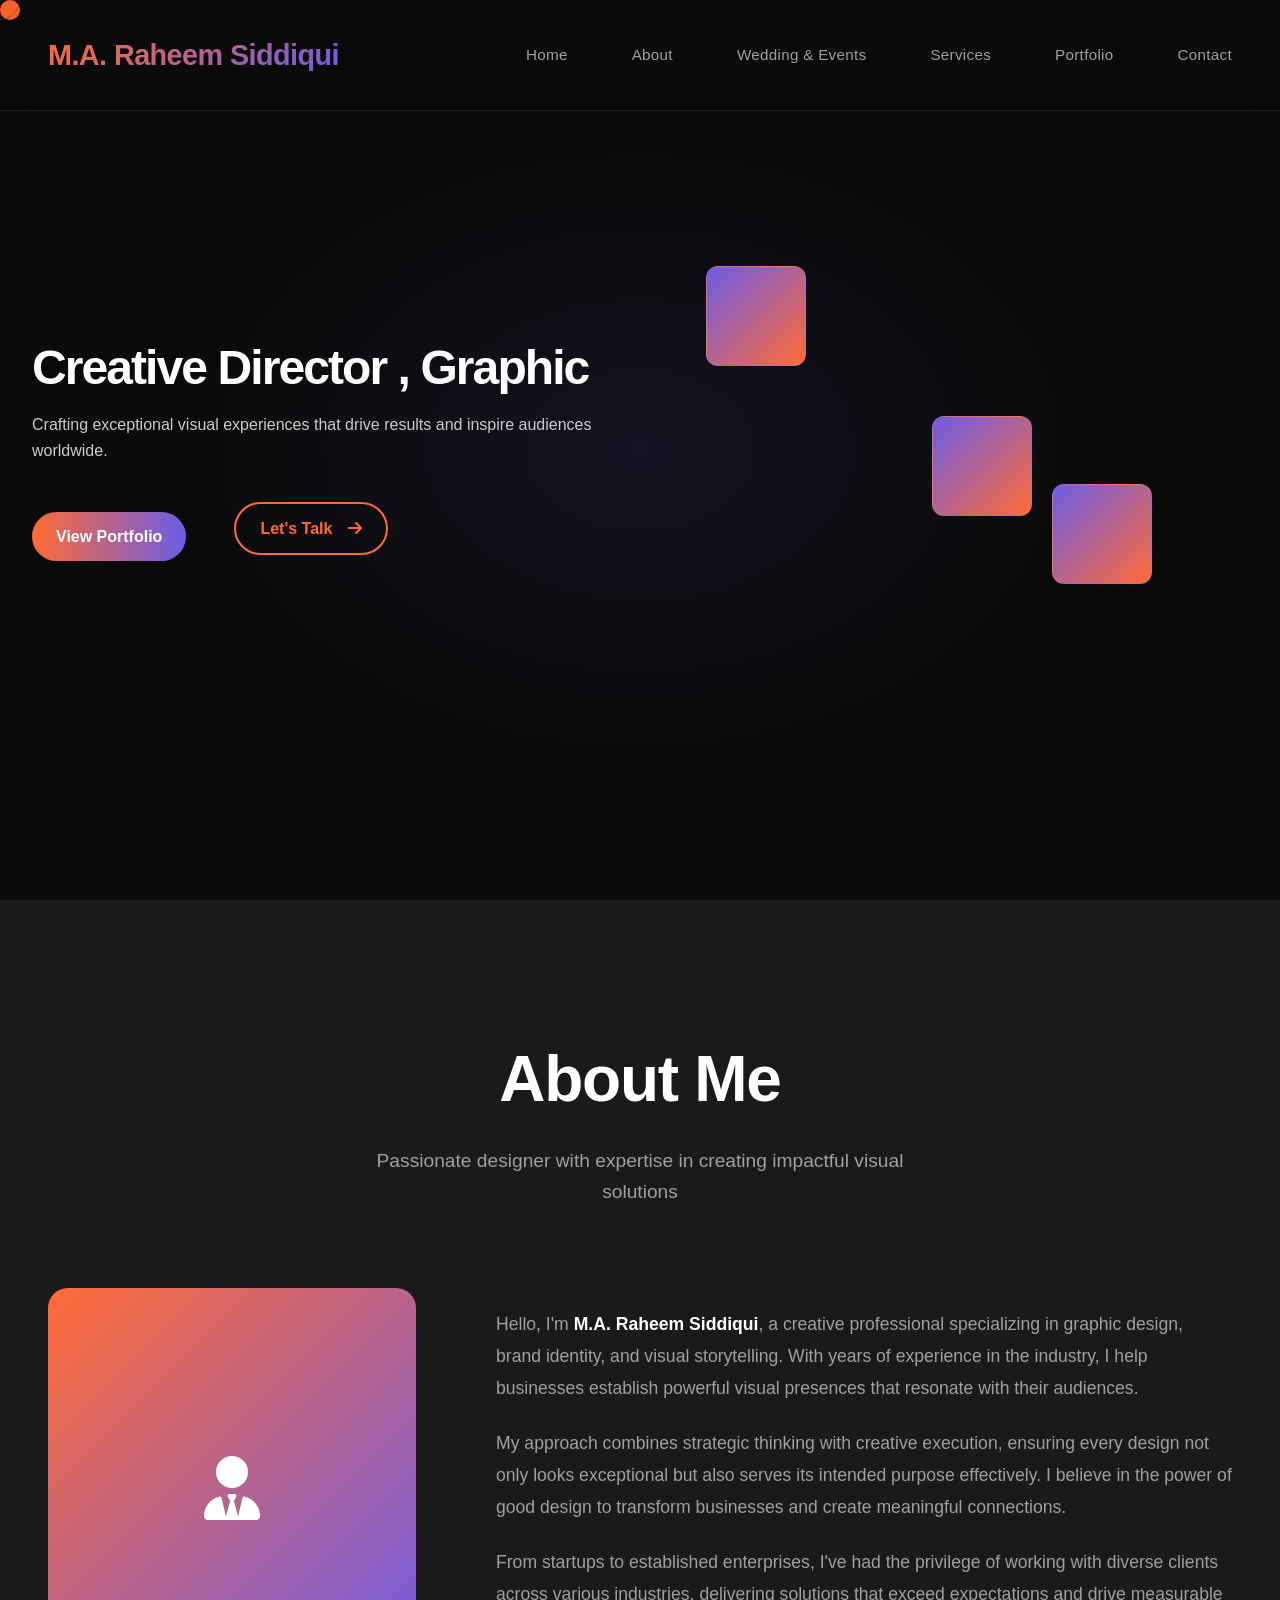
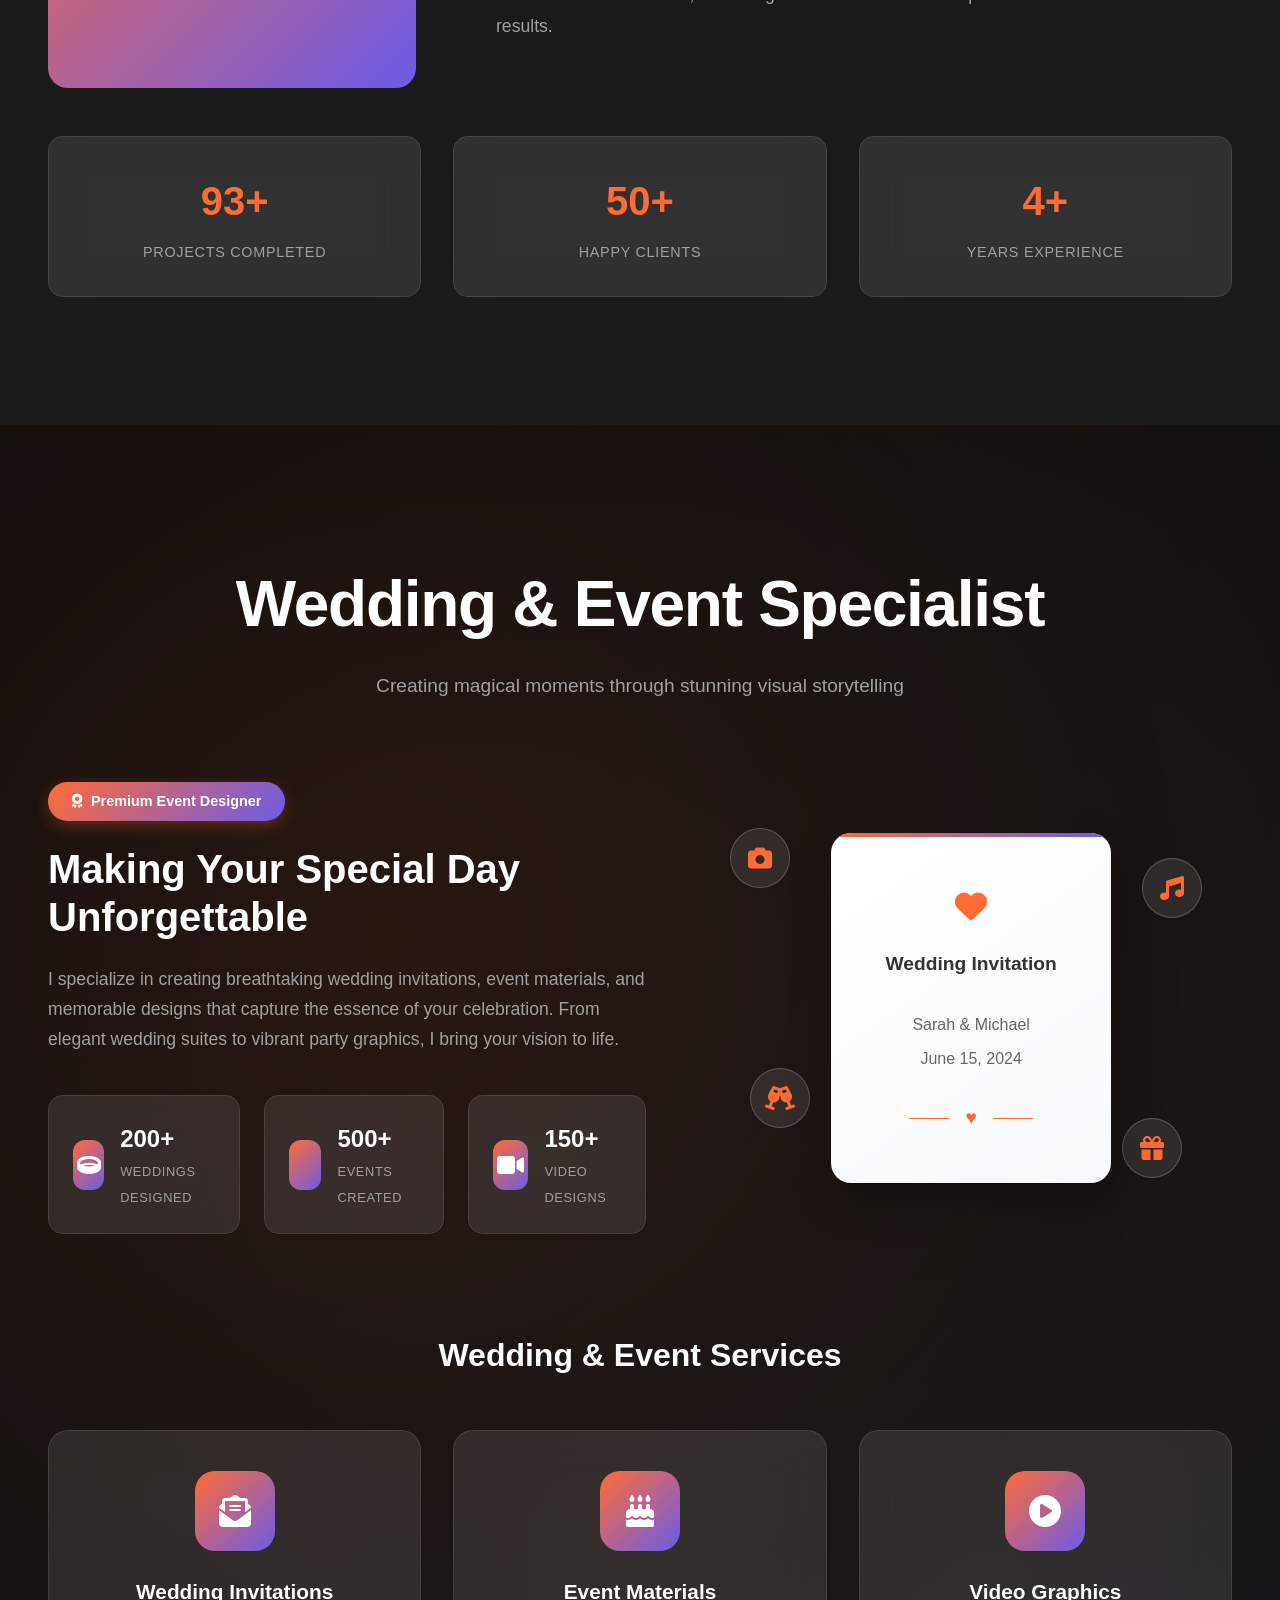
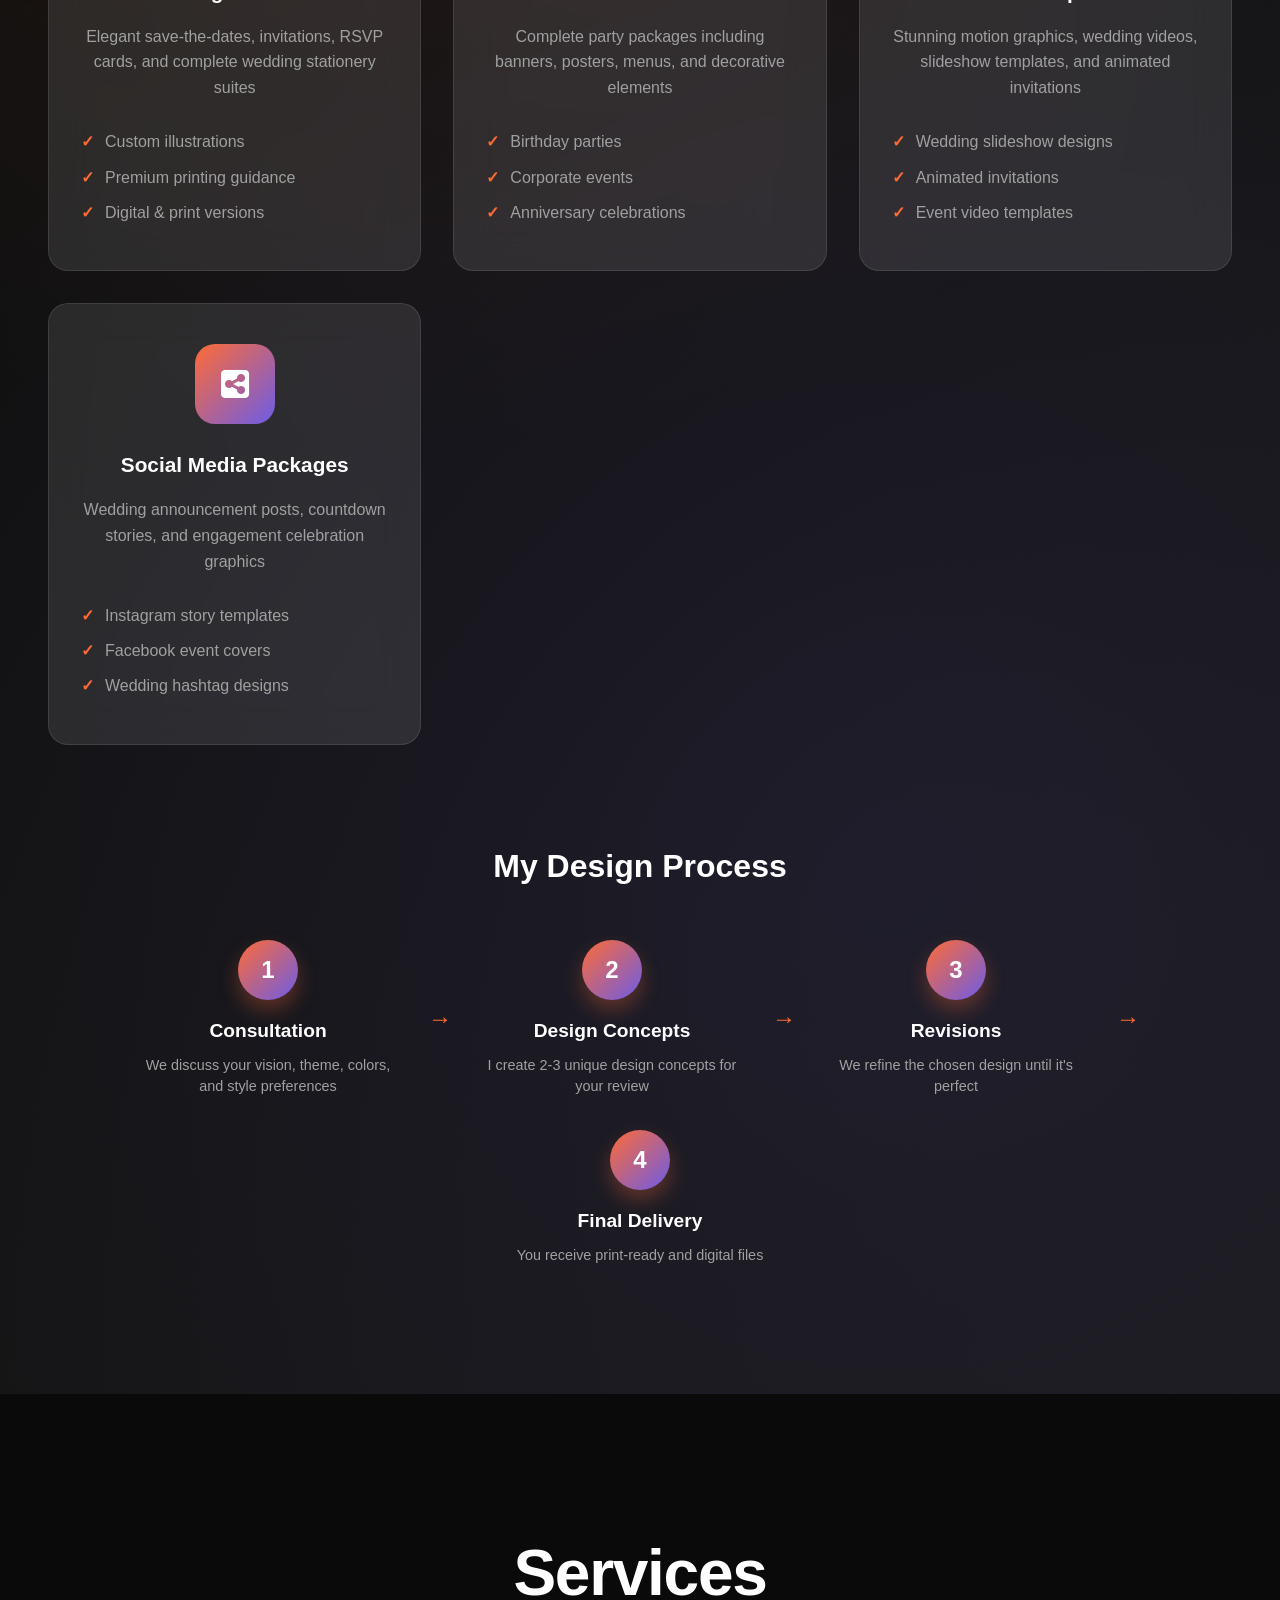
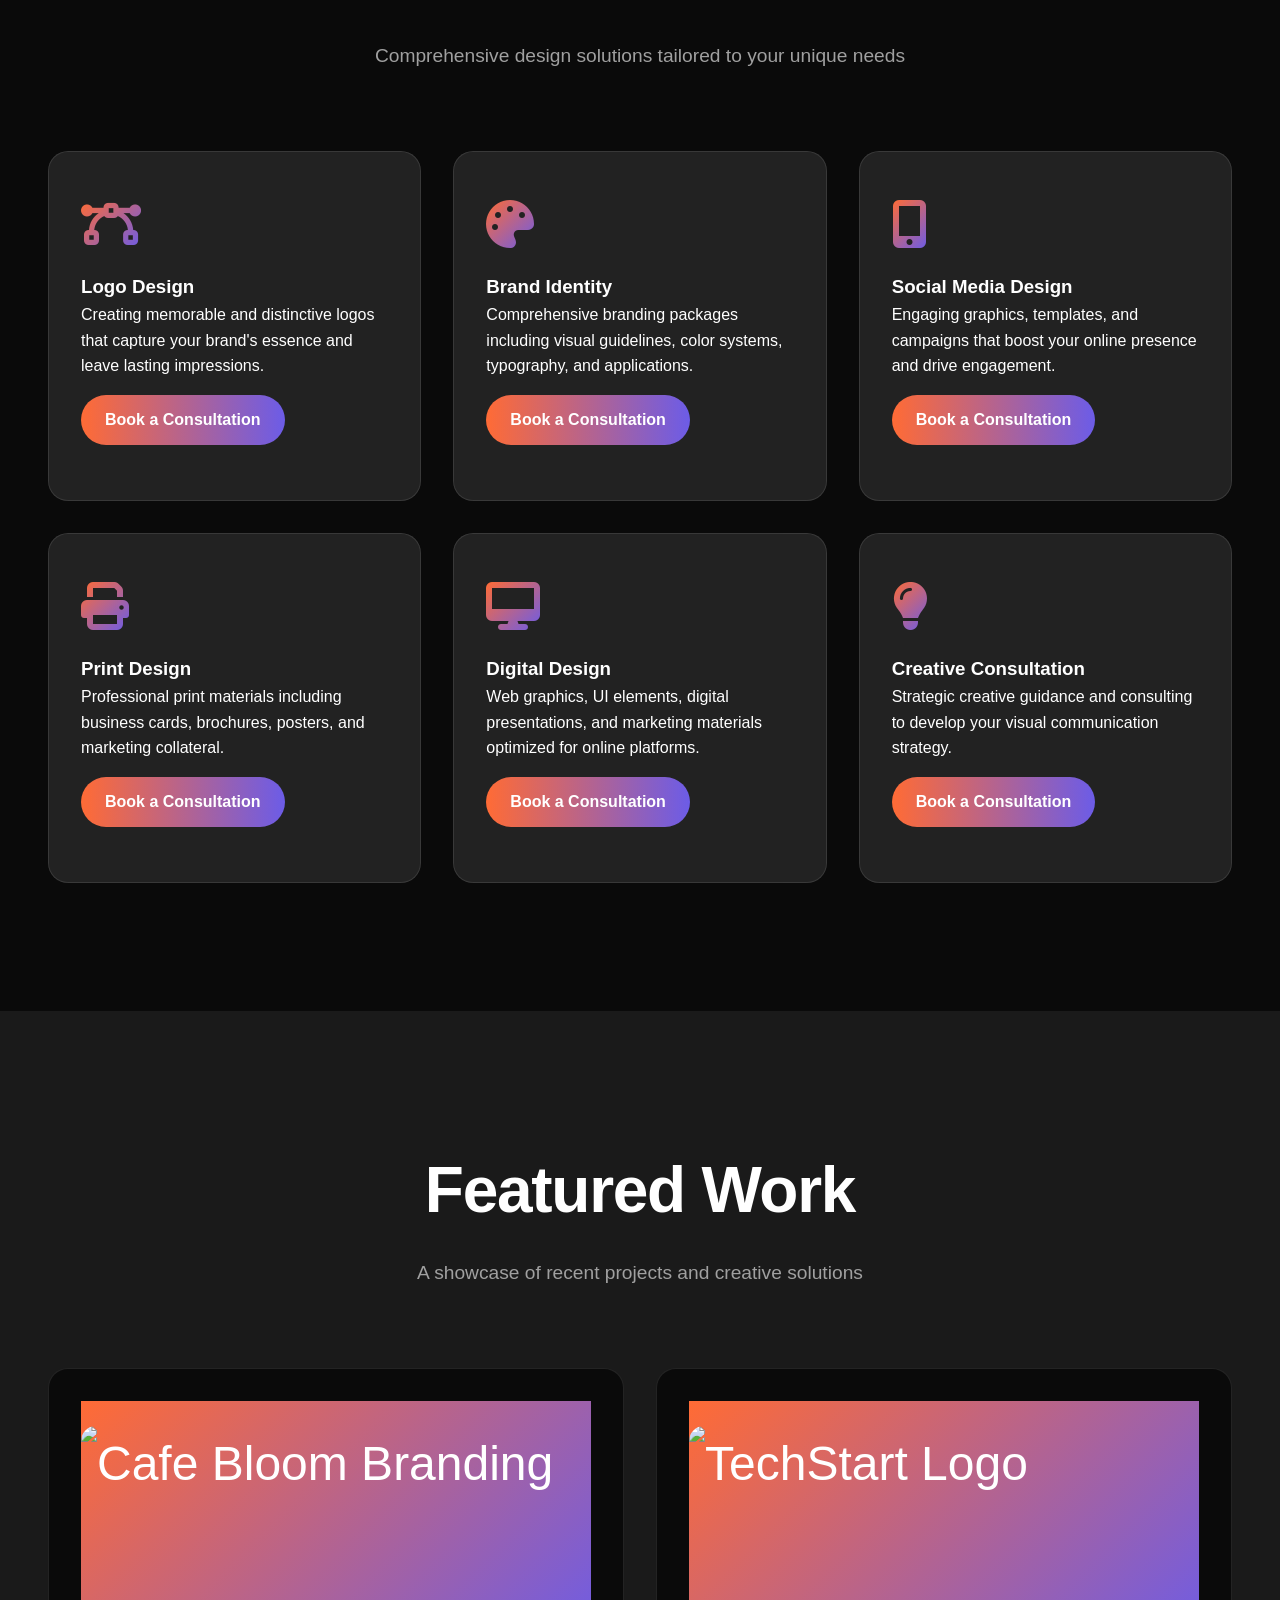
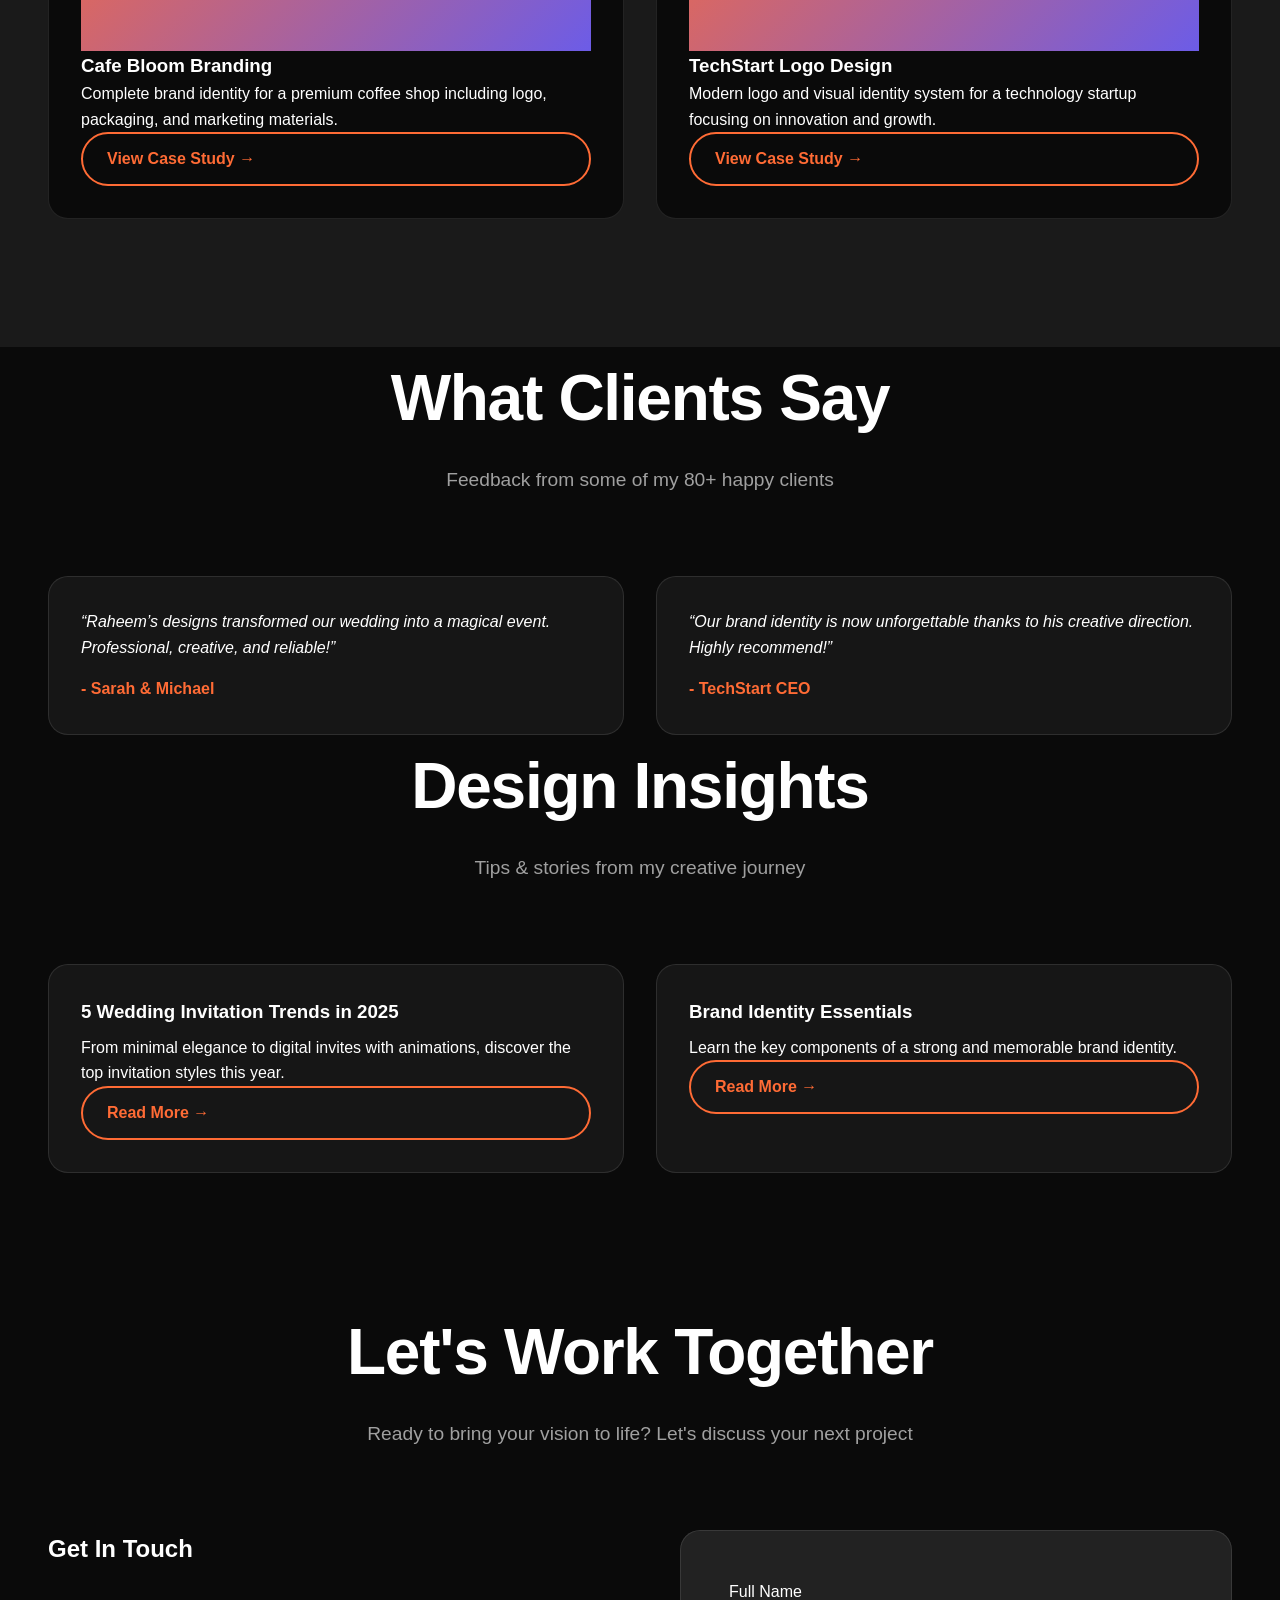
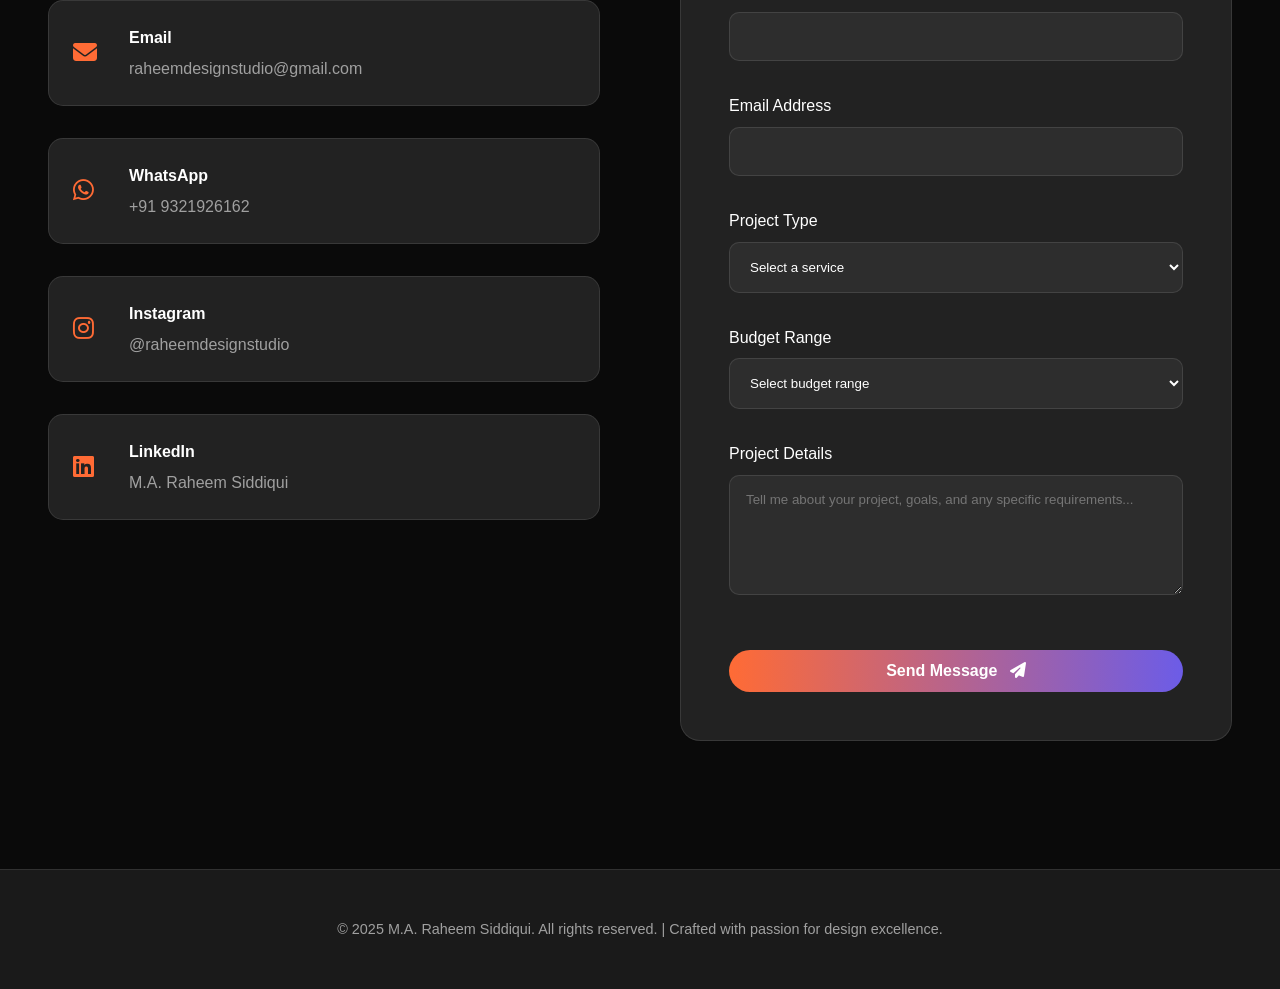
==== commit 5f22c272: "Enhance website structure and content by adding new blog posts and case studies, improving styling a" ====
--- a/index.html
+++ b/index.html
@@ -4,8 +4,40 @@
     <meta charset="UTF-8">
     <meta name="viewport" content="width=device-width, initial-scale=1.0">
     <title>M.A. Raheem Siddiqui | Creative Director & Graphic Designer</title>
+    <meta name="description" content="Wedding & Event Invitation Designer, Logo Design, Brand Identity, Social Media Graphics by M.A. Raheem Siddiqui.">
+    <meta name="keywords" content="Wedding Invitation Designer, Event Branding, Graphic Designer India, Logo Design, Brand Identity">
     <link href="https://cdnjs.cloudflare.com/ajax/libs/font-awesome/6.4.0/css/all.min.css" rel="stylesheet">
     <style>
+          body { font-family: 'Inter', sans-serif; background: #0a0a0a; color: #fff; }
+        .section-container { max-width: 1200px; margin: auto; padding: 0 2rem; }
+        .section-header { text-align: center; margin-bottom: 3rem; }
+        .section-title { font-size: 2.5rem; font-weight: 700; }
+        .section-subtitle { color: #aaa; margin-top: 0.5rem; }
+
+        .portfolio-grid, .testimonials-grid, .blog-grid, .services-grid {
+            display: grid;
+            grid-template-columns: repeat(auto-fit, minmax(300px, 1fr));
+            gap: 2rem;
+        }
+        .portfolio-item, .testimonial-card, .blog-post, .service-card {
+            background: rgba(255,255,255,0.05);
+            border-radius: 20px;
+            padding: 2rem;
+            border: 1px solid rgba(255,255,255,0.1);
+            transition: all 0.3s ease;
+        }
+        .portfolio-item:hover, .testimonial-card:hover, .blog-post:hover, .service-card:hover {
+            transform: translateY(-5px);
+            border-color: #ff6b35;
+        }
+        .portfolio-image img { width: 100%; height: 200px; object-fit: cover; border-radius: 15px; }
+        .btn-primary { background: linear-gradient(135deg, #ff6b35, #6c5ce7); color: #fff; padding: 0.8rem 1.5rem; border-radius: 30px; text-decoration: none; display: inline-block; margin-top: 1rem; }
+        .btn-secondary { color: #ff6b35; text-decoration: none; font-weight: 600; }
+
+        .testimonial-card { font-style: italic; }
+        .testimonial-card h4 { margin-top: 1rem; font-style: normal; color: #ff6b35; }
+        .blog-post h3 { margin-bottom: 0.5rem; }
+
         :root {
             --primary: #0a0a0a;
             --secondary: #1a1a1a;
@@ -1264,6 +1296,33 @@
             opacity: 1;
             transform: translateY(0);
         }
+    body { font-family: 'Inter', sans-serif; background: #0a0a0a; color: #fff; line-height: 1.6; padding: 0; margin: 0; }
+    header { padding: 1rem 2rem; background: #111; display: flex; justify-content: space-between; align-items: center; position: sticky; top: 0; z-index: 100; }
+    nav a { margin-left: 1rem; color: #fff; text-decoration: none; font-weight: 500; }
+    nav a:hover { color: #ff6b35; }
+    .hero { display: grid; grid-template-columns: 1fr 1fr; align-items: center; padding: 4rem 2rem; }
+    .hero-content h1 { font-size: 3rem; line-height: 1.2; margin-bottom: 1rem; }
+    .hero-content p { margin-bottom: 2rem; color: #ccc; }
+    .btn-primary { background: linear-gradient(90deg, #ff6b35, #6c5ce7); color: #fff; padding: 0.75rem 1.5rem; border-radius: 30px; text-decoration: none; margin-right: 1rem; font-weight: 600; }
+    .btn-secondary { border: 2px solid #ff6b35; color: #ff6b35; padding: 0.75rem 1.5rem; border-radius: 30px; text-decoration: none; font-weight: 600; }
+    .btn-secondary i { margin-left: 0.5rem; }
+    .highlight { color: #ff6b35; font-weight: bold; }
+    .geometric-shape { width: 100px; height: 100px; background: linear-gradient(135deg, #6c5ce7, #ff6b35); border-radius: 12px; margin: 1rem; animation: float 6s ease-in-out infinite; }
+    @keyframes float { 0% { transform: translateY(0px); } 50% { transform: translateY(-20px); } 100% { transform: translateY(0px); } }
+    .divider { border-top: 2px solid #333; margin: 3rem 0; }
+    img { width: 100%; border-radius: 12px; margin: 1rem 0; }
+    /* Responsive Styles */
+    @media (max-width: 768px) {
+      nav { display: none; flex-direction: column; background: #111; position: absolute; top: 60px; left: 0; width: 100%; padding: 1rem 0; }
+      nav.active { display: flex; }
+      nav a { margin: 1rem; text-align: center; }
+      .menu-toggle { display: block; }
+
+      .hero { grid-template-columns: 1fr; text-align: center; }
+      .hero-content h1 { font-size: 2rem; }
+      .hero-cta a { margin-bottom: 1rem; }
+      .geometric-shape { margin: 0 auto; }
+    }
     </style>
 </head>
 <body>
@@ -1319,24 +1378,20 @@
 
     <!-- Hero Section -->
     <section id="home" class="hero">
-        <div class="hero-grid">
-            <div class="hero-content fade-in">
-                <h1>Creative <span class="highlight">Director</span> & Graphic <span class="highlight">Designer</span></h1>
-                <p class="hero-subtitle">Crafting exceptional visual experiences that drive results and inspire audiences worldwide.</p>
-                <div class="hero-cta">
-                    <a href="#portfolio" class="btn-primary">View Portfolio</a>
-                    <a href="#contact" class="btn-secondary">
-                        Let's Talk <i class="fas fa-arrow-right"></i>
-                    </a>
-                </div>
-            </div>
-            <div class="hero-visual fade-in">
-                <div class="geometric-shape shape-1"></div>
-                <div class="geometric-shape shape-2"></div>
-                <div class="geometric-shape shape-3"></div>
-            </div>
-        </div>
-    </section>
+    <div class="hero-content fade-in">
+      <h1>Creative Director ,  Graphic Designer</h1>
+      <p>Crafting exceptional visual experiences that drive results and inspire audiences worldwide.</p>
+      <div class="hero-cta">
+        <a href="#portfolio" class="btn-primary">View Portfolio</a>
+        <a href="#contact" class="btn-secondary">Let's Talk <i class="fas fa-arrow-right"></i></a>
+      </div>
+    </div>
+    <div class="hero-visual fade-in">
+      <div class="geometric-shape shape-1"></div>
+      <div class="geometric-shape shape-2"></div>
+      <div class="geometric-shape shape-3"></div>
+    </div>
+  </section>
 
     <!-- About Section -->
     <section id="about" class="about">
@@ -1556,168 +1611,118 @@
         </div>
     </section>
 
-    <!-- Services Section -->
+     <!-- Services Section with CTA -->
     <section id="services" class="services">
         <div class="section-container">
-            <div class="section-header fade-in">
+            <div class="section-header">
                 <h2 class="section-title">Services</h2>
                 <p class="section-subtitle">Comprehensive design solutions tailored to your unique needs</p>
             </div>
-
             <div class="services-grid">
-                <div class="service-card fade-in">
-                    <div class="service-icon">
-                        <i class="fas fa-bezier-curve"></i>
-                    </div>
-                    <h3 class="service-title">Logo Design</h3>
-                    <p class="service-description">Creating memorable and distinctive logos that capture your brand's essence and leave lasting impressions on your audience.</p>
-                </div>
-
-                <div class="service-card fade-in">
-                    <div class="service-icon">
-                        <i class="fas fa-palette"></i>
-                    </div>
-                    <h3 class="service-title">Brand Identity</h3>
-                    <p class="service-description">Comprehensive branding packages including visual guidelines, color systems, typography, and brand applications.</p>
-                </div>
-
-                <div class="service-card fade-in">
-                    <div class="service-icon">
-                        <i class="fas fa-mobile-alt"></i>
-                    </div>
-                    <h3 class="service-title">Social Media Design</h3>
-                    <p class="service-description">Engaging social media graphics, templates, and campaigns that boost your online presence and drive engagement.</p>
-                </div>
-
-                <div class="service-card fade-in">
-                    <div class="service-icon">
-                        <i class="fas fa-print"></i>
-                    </div>
-                    <h3 class="service-title">Print Design</h3>
-                    <p class="service-description">Professional print materials including business cards, brochures, posters, and marketing collateral.</p>
-                </div>
-
-                <div class="service-card fade-in">
-                    <div class="service-icon">
-                        <i class="fas fa-desktop"></i>
-                    </div>
-                    <h3 class="service-title">Digital Design</h3>
-                    <p class="service-description">Web graphics, UI elements, digital presentations, and online marketing materials optimized for digital platforms.</p>
-                </div>
-
-                <div class="service-card fade-in">
-                    <div class="service-icon">
-                        <i class="fas fa-lightbulb"></i>
-                    </div>
-                    <h3 class="service-title">Creative Consultation</h3>
-                    <p class="service-description">Strategic creative guidance and consulting to help develop your visual communication strategy and brand direction.</p>
+                <div class="service-card">
+                    <i class="fas fa-bezier-curve service-icon"></i>
+                    <h3>Logo Design</h3>
+                    <p>Creating memorable and distinctive logos that capture your brand's essence and leave lasting impressions.</p>
+                    <a href="#contact" class="btn-primary">Book a Consultation</a>
+                </div>
+                <div class="service-card">
+                    <i class="fas fa-palette service-icon"></i>
+                    <h3>Brand Identity</h3>
+                    <p>Comprehensive branding packages including visual guidelines, color systems, typography, and applications.</p>
+                    <a href="#contact" class="btn-primary">Book a Consultation</a>
+                </div>
+                <div class="service-card">
+                    <i class="fas fa-mobile-alt service-icon"></i>
+                    <h3>Social Media Design</h3>
+                    <p>Engaging graphics, templates, and campaigns that boost your online presence and drive engagement.</p>
+                    <a href="#contact" class="btn-primary">Book a Consultation</a>
+                </div>
+                <div class="service-card">
+                    <i class="fas fa-print service-icon"></i>
+                    <h3>Print Design</h3>
+                    <p>Professional print materials including business cards, brochures, posters, and marketing collateral.</p>
+                    <a href="#contact" class="btn-primary">Book a Consultation</a>
+                </div>
+                <div class="service-card">
+                    <i class="fas fa-desktop service-icon"></i>
+                    <h3>Digital Design</h3>
+                    <p>Web graphics, UI elements, digital presentations, and marketing materials optimized for online platforms.</p>
+                    <a href="#contact" class="btn-primary">Book a Consultation</a>
+                </div>
+                <div class="service-card">
+                    <i class="fas fa-lightbulb service-icon"></i>
+                    <h3>Creative Consultation</h3>
+                    <p>Strategic creative guidance and consulting to develop your visual communication strategy.</p>
+                    <a href="#contact" class="btn-primary">Book a Consultation</a>
                 </div>
             </div>
         </div>
     </section>
 
     <!-- Portfolio Section -->
-    <section id="portfolio" class="portfolio">
+   <section id="portfolio" class="portfolio">
+  <div class="section-container">
+    <div class="section-header">
+      <h2 class="section-title">Featured Work</h2>
+      <p class="section-subtitle">A showcase of recent projects and creative solutions</p>
+    </div>
+    <div class="portfolio-grid">
+      <div class="portfolio-item">
+        <div class="portfolio-image"><img src="images/cafe-bloom.jpg" alt="Cafe Bloom Branding"></div>
+        <h3>Cafe Bloom Branding</h3>
+        <p>Complete brand identity for a premium coffee shop including logo, packaging, and marketing materials.</p>
+        <a href="blog/cafe-bloom.html" class="btn-secondary">View Case Study →</a>
+      </div>
+      <div class="portfolio-item">
+        <div class="portfolio-image"><img src="images/techstart-logo.jpg" alt="TechStart Logo"></div>
+        <h3>TechStart Logo Design</h3>
+        <p>Modern logo and visual identity system for a technology startup focusing on innovation and growth.</p>
+        <a href="blog/techstart-logo.html" class="btn-secondary">View Case Study →</a>
+      </div>
+    </div>
+  </div>
+</section>
+
+    <!-- Testimonials -->
+    <section id="testimonials" class="testimonials">
         <div class="section-container">
-            <div class="section-header fade-in">
-                <h2 class="section-title">Featured Work</h2>
-                <p class="section-subtitle">A showcase of recent projects and creative solutions</p>
+            <div class="section-header">
+                <h2 class="section-title">What Clients Say</h2>
+                <p class="section-subtitle">Feedback from some of my 80+ happy clients</p>
             </div>
-
-            <div class="portfolio-grid">
-                <div class="portfolio-item fade-in">
-                    <div class="portfolio-image">
-                        <i class="fas fa-coffee"></i>
-                    </div>
-                    <div class="portfolio-content">
-                        <h3 class="portfolio-title">Cafe Bloom Branding</h3>
-                        <p class="portfolio-description">Complete brand identity for a premium coffee shop including logo, packaging, and marketing materials.</p>
-                        <div class="portfolio-tags">
-                            <span class="tag">Branding</span>
-                            <span class="tag">Logo Design</span>
-                            <span class="tag">Packaging</span>
-                        </div>
-                    </div>
-                </div>
-
-                <div class="portfolio-item fade-in">
-                    <div class="portfolio-image">
-                        <i class="fas fa-rocket"></i>
-                    </div>
-                    <div class="portfolio-content">
-                        <h3 class="portfolio-title">TechStart Logo Design</h3>
-                        <p class="portfolio-description">Modern logo and visual identity system for a technology startup focusing on innovation and growth.</p>
-                        <div class="portfolio-tags">
-                            <span class="tag">Logo Design</span>
-                            <span class="tag">Tech</span>
-                            <span class="tag">Startup</span>
-                        </div>
-                    </div>
-                </div>
-
-                <div class="portfolio-item fade-in">
-                    <div class="portfolio-image">
-                        <i class="fas fa-calendar-alt"></i>
-                    </div>
-                    <div class="portfolio-content">
-                        <h3 class="portfolio-title">Music Festival Campaign</h3>
-                        <p class="portfolio-description">Creative poster series and social media campaign for an annual music festival event.</p>
-                        <div class="portfolio-tags">
-                            <span class="tag">Poster Design</span>
-                            <span class="tag">Social Media</span>
-                            <span class="tag">Event</span>
-                        </div>
-                    </div>
-                </div>
-
-                <div class="portfolio-item fade-in">
-                    <div class="portfolio-image">
-                        <i class="fas fa-shopping-bag"></i>
-                    </div>
-                    <div class="portfolio-content">
-                        <h3 class="portfolio-title">E-commerce Branding</h3>
-                        <p class="portfolio-description">Complete brand overhaul for an online fashion retailer including logo, website graphics, and packaging.</p>
-                        <div class="portfolio-tags">
-                            <span class="tag">E-commerce</span>
-                            <span class="tag">Fashion</span>
-                            <span class="tag">Digital</span>
-                        </div>
-                    </div>
-                </div>
-
-                <div class="portfolio-item fade-in">
-                    <div class="portfolio-image">
-                        <i class="fas fa-utensils"></i>
-                    </div>
-                    <div class="portfolio-content">
-                        <h3 class="portfolio-title">Restaurant Menu Design</h3>
-                        <p class="portfolio-description">Elegant menu design with custom illustrations for a fine dining establishment.</p>
-                        <div class="portfolio-tags">
-                            <span class="tag">Print Design</span>
-                            <span class="tag">Illustration</span>
-                            <span class="tag">Restaurant</span>
-                        </div>
-                    </div>
-                </div>
-
-                <div class="portfolio-item fade-in">
-                    <div class="portfolio-image">
-                        <i class="fas fa-building"></i>
-                    </div>
-                    <div class="portfolio-content">
-                        <h3 class="portfolio-title">Corporate Identity</h3>
-                        <p class="portfolio-description">Professional corporate identity package for a consulting firm including stationery and presentations.</p>
-                        <div class="portfolio-tags">
-                            <span class="tag">Corporate</span>
-                            <span class="tag">Business</span>
-                            <span class="tag">Professional</span>
-                        </div>
-                    </div>
+            <div class="testimonials-grid">
+                <div class="testimonial-card">
+                    <p>“Raheem’s designs transformed our wedding into a magical event. Professional, creative, and reliable!”</p>
+                    <h4>- Sarah & Michael</h4>
+                </div>
+                <div class="testimonial-card">
+                    <p>“Our brand identity is now unforgettable thanks to his creative direction. Highly recommend!”</p>
+                    <h4>- TechStart CEO</h4>
                 </div>
             </div>
         </div>
     </section>
 
+   
+        <div class="section-container">
+            <div class="section-header">
+                <h2 class="section-title">Design Insights</h2>
+                <p class="section-subtitle">Tips & stories from my creative journey</p>
+            </div>
+            <div class="blog-grid">
+                <div class="blog-post">
+                    <h3>5 Wedding Invitation Trends in 2025</h3>
+                    <p>From minimal elegance to digital invites with animations, discover the top invitation styles this year.</p>
+                    <a href="blog/wedding-trends.html" class="btn-secondary">Read More →</a>
+                </div>
+                <div class="blog-post">
+                    <h3>Brand Identity Essentials</h3>
+                    <p>Learn the key components of a strong and memorable brand identity.</p>
+                    <a href="blog/brand-identity.html" class="btn-secondary">Read More →</a>
+                </div>
+            </div>
+        </div>
+    </section>
     <!-- Contact Section -->
     <section id="contact" class="contact">
         <div class="section-container">
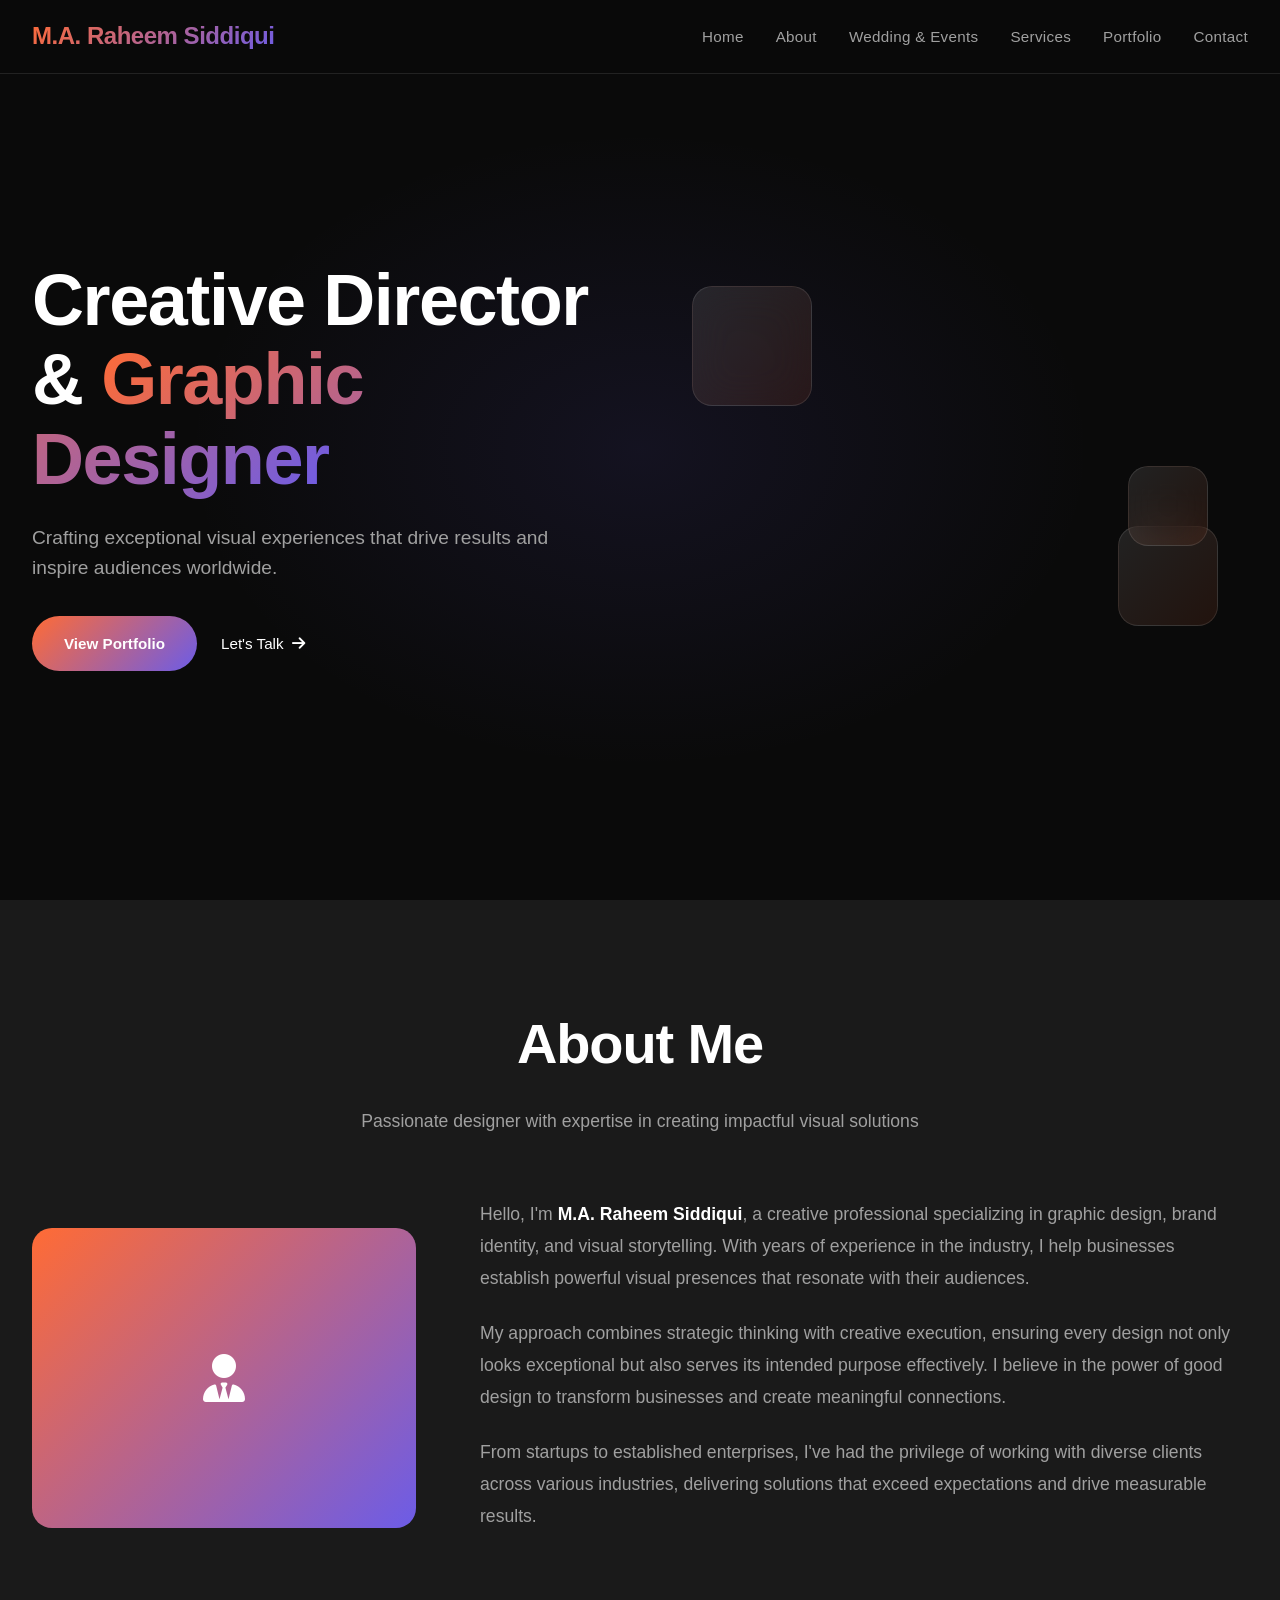
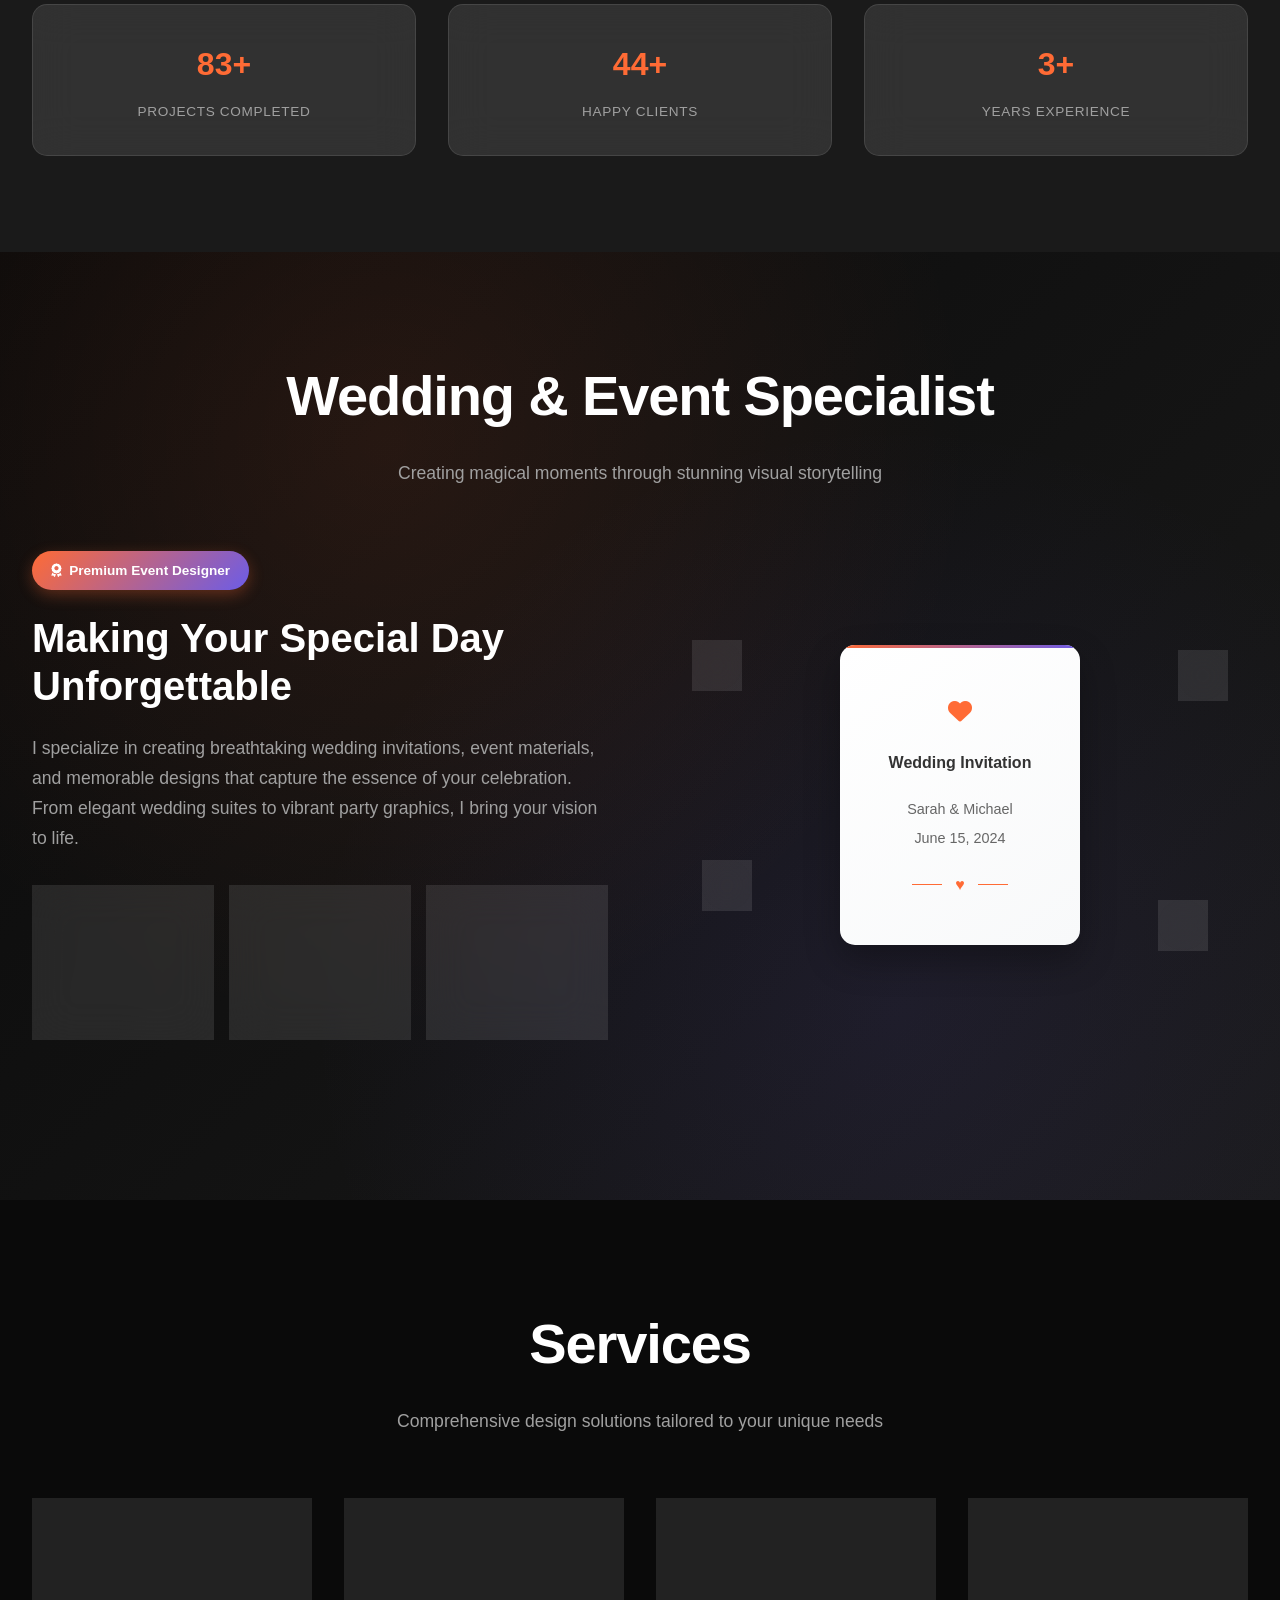
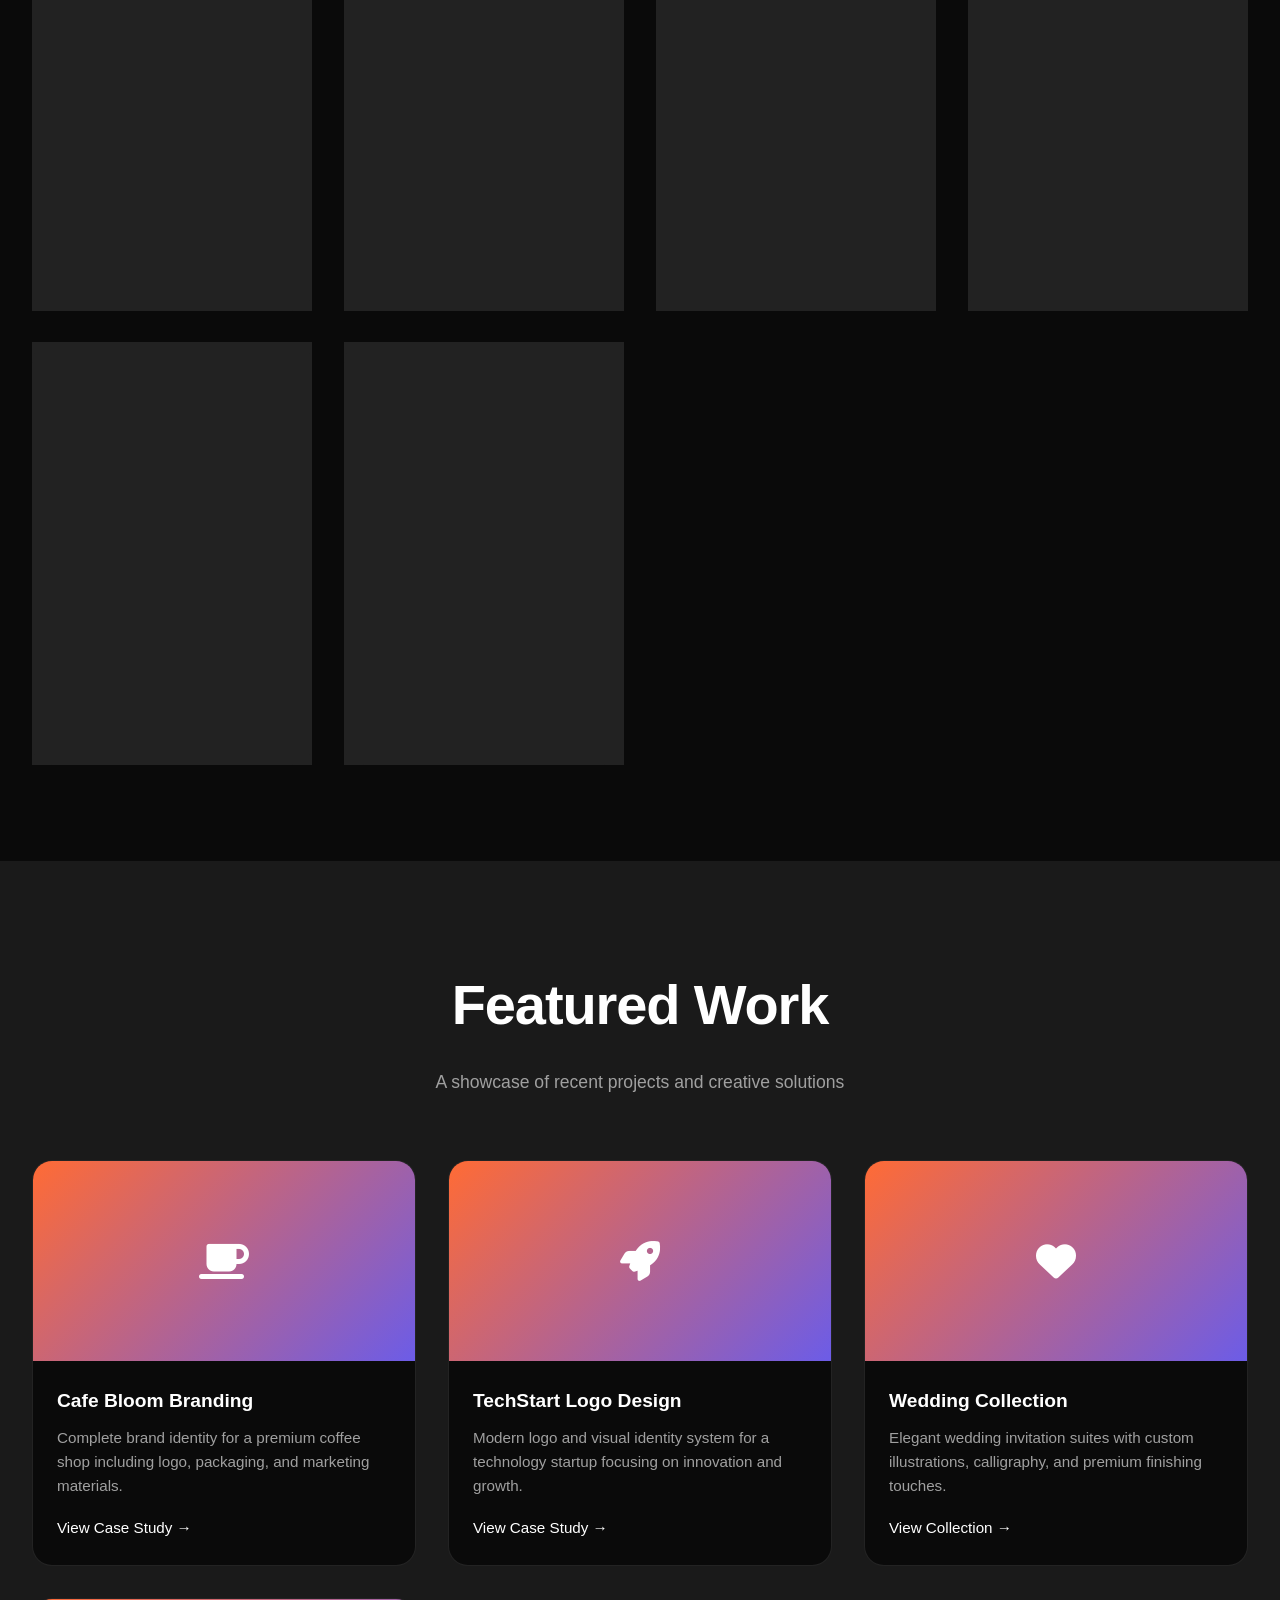
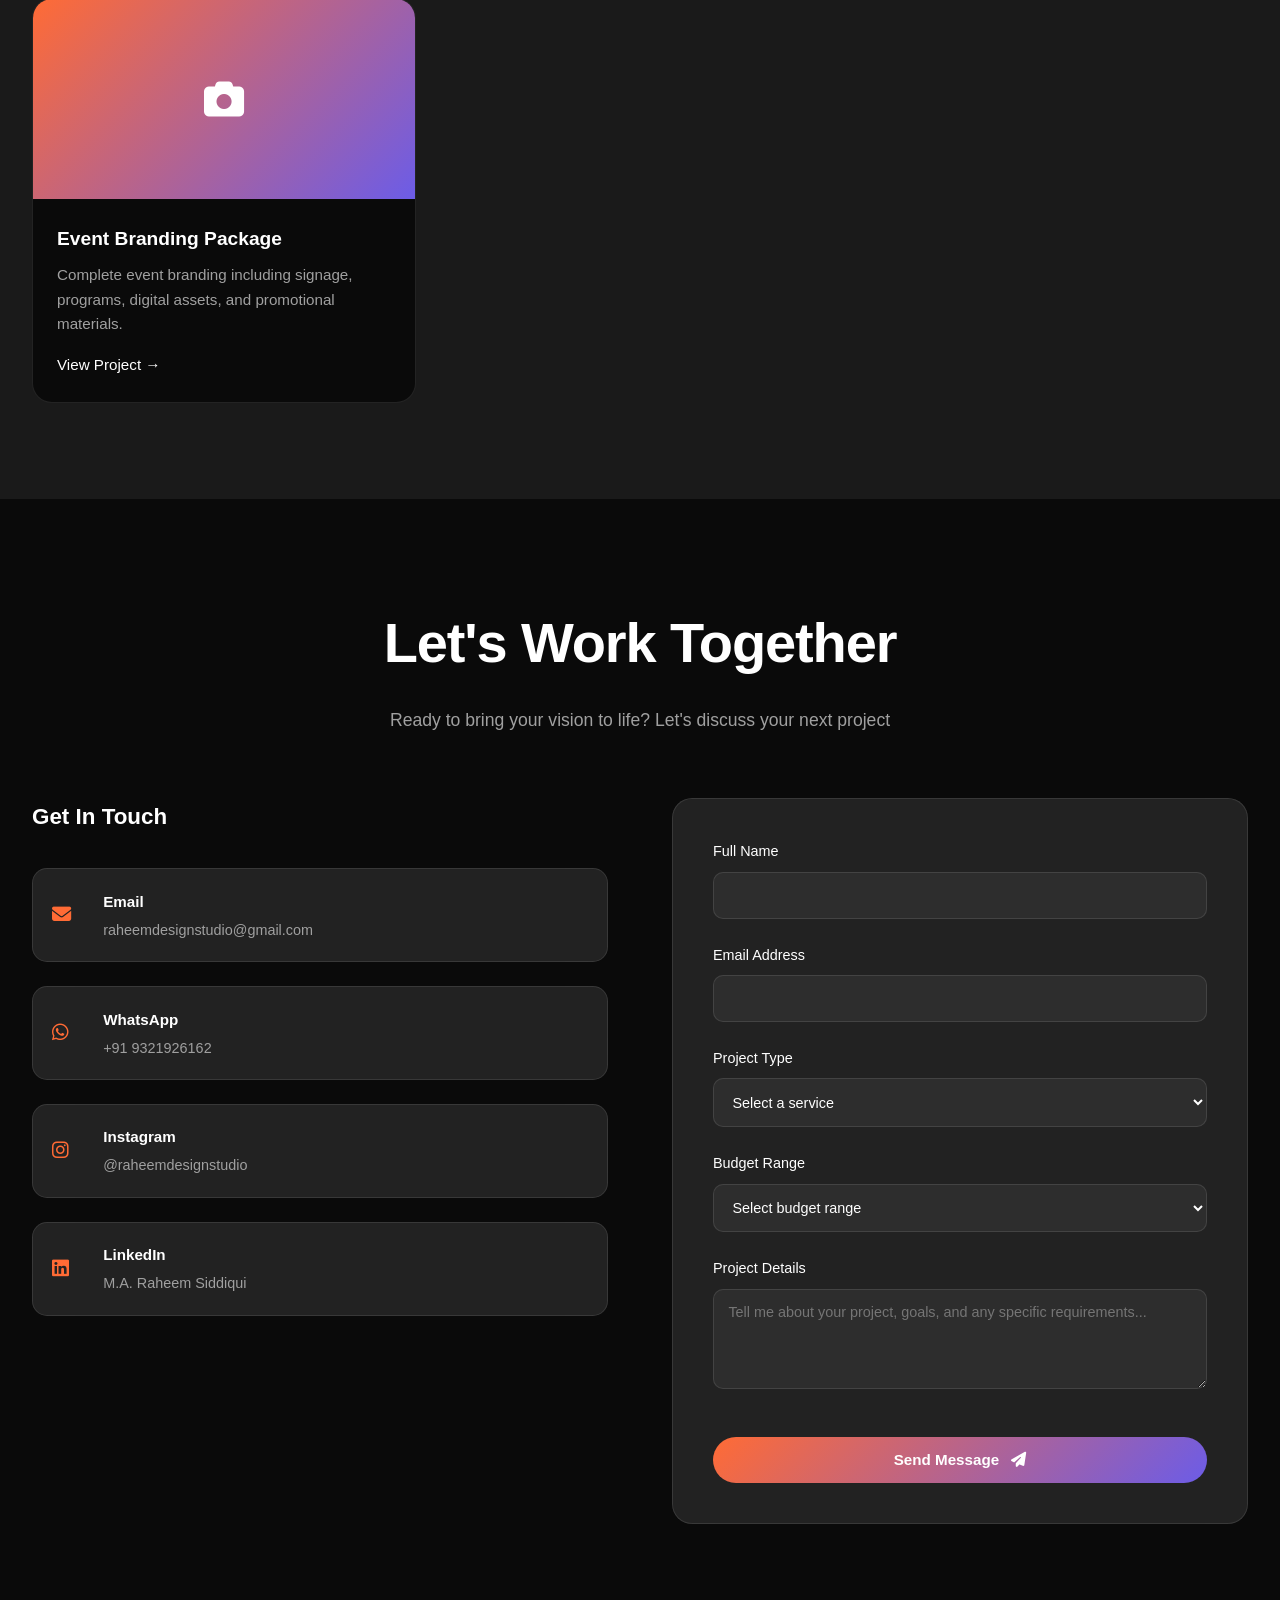
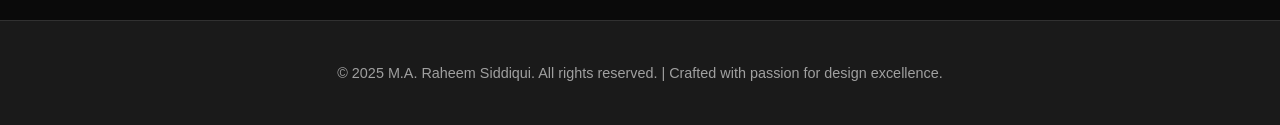
==== commit 6ea28393: "Implement feature X to enhance user experience and fix bug Y in module Z" ====
--- a/index.html
+++ b/index.html
@@ -8,36 +8,6 @@
     <meta name="keywords" content="Wedding Invitation Designer, Event Branding, Graphic Designer India, Logo Design, Brand Identity">
     <link href="https://cdnjs.cloudflare.com/ajax/libs/font-awesome/6.4.0/css/all.min.css" rel="stylesheet">
     <style>
-          body { font-family: 'Inter', sans-serif; background: #0a0a0a; color: #fff; }
-        .section-container { max-width: 1200px; margin: auto; padding: 0 2rem; }
-        .section-header { text-align: center; margin-bottom: 3rem; }
-        .section-title { font-size: 2.5rem; font-weight: 700; }
-        .section-subtitle { color: #aaa; margin-top: 0.5rem; }
-
-        .portfolio-grid, .testimonials-grid, .blog-grid, .services-grid {
-            display: grid;
-            grid-template-columns: repeat(auto-fit, minmax(300px, 1fr));
-            gap: 2rem;
-        }
-        .portfolio-item, .testimonial-card, .blog-post, .service-card {
-            background: rgba(255,255,255,0.05);
-            border-radius: 20px;
-            padding: 2rem;
-            border: 1px solid rgba(255,255,255,0.1);
-            transition: all 0.3s ease;
-        }
-        .portfolio-item:hover, .testimonial-card:hover, .blog-post:hover, .service-card:hover {
-            transform: translateY(-5px);
-            border-color: #ff6b35;
-        }
-        .portfolio-image img { width: 100%; height: 200px; object-fit: cover; border-radius: 15px; }
-        .btn-primary { background: linear-gradient(135deg, #ff6b35, #6c5ce7); color: #fff; padding: 0.8rem 1.5rem; border-radius: 30px; text-decoration: none; display: inline-block; margin-top: 1rem; }
-        .btn-secondary { color: #ff6b35; text-decoration: none; font-weight: 600; }
-
-        .testimonial-card { font-style: italic; }
-        .testimonial-card h4 { margin-top: 1rem; font-style: normal; color: #ff6b35; }
-        .blog-post h3 { margin-bottom: 0.5rem; }
-
         :root {
             --primary: #0a0a0a;
             --secondary: #1a1a1a;
@@ -49,385 +19,6 @@
             --shadow: 0 20px 40px rgba(0, 0, 0, 0.3);
         }
 
-        /* Wedding & Events Specialty Section */
-        .specialty {
-            padding: 8rem 0;
-            background: linear-gradient(135deg, var(--primary) 0%, var(--secondary) 100%);
-            position: relative;
-            overflow: hidden;
-        }
-
-        .specialty::before {
-            content: '';
-            position: absolute;
-            top: 0;
-            left: 0;
-            right: 0;
-            bottom: 0;
-            background: radial-gradient(circle at 30% 20%, rgba(255, 107, 53, 0.1) 0%, transparent 50%),
-                        radial-gradient(circle at 70% 80%, rgba(108, 92, 231, 0.1) 0%, transparent 50%);
-        }
-
-        .specialty-hero {
-            display: grid;
-            grid-template-columns: 1fr 1fr;
-            gap: 4rem;
-            align-items: center;
-            margin-bottom: 6rem;
-            position: relative;
-            z-index: 2;
-        }
-
-        .specialty-badge {
-            display: inline-flex;
-            align-items: center;
-            gap: 0.5rem;
-            background: linear-gradient(135deg, var(--accent), var(--accent-2));
-            color: white;
-            padding: 0.5rem 1.5rem;
-            border-radius: 25px;
-            font-size: 0.9rem;
-            font-weight: 600;
-            margin-bottom: 1.5rem;
-            box-shadow: 0 5px 15px rgba(255, 107, 53, 0.3);
-        }
-
-        .specialty-content h3 {
-            font-size: 2.5rem;
-            font-weight: 700;
-            margin-bottom: 1.5rem;
-            line-height: 1.2;
-        }
-
-        .specialty-content p {
-            font-size: 1.1rem;
-            color: var(--text-muted);
-            line-height: 1.7;
-            margin-bottom: 2.5rem;
-        }
-
-        .specialty-stats {
-            display: grid;
-            grid-template-columns: repeat(3, 1fr);
-            gap: 1.5rem;
-        }
-
-        .specialty-stat {
-            display: flex;
-            align-items: center;
-            gap: 1rem;
-            background: var(--glass);
-            backdrop-filter: blur(20px);
-            padding: 1.5rem;
-            border-radius: 15px;
-            border: 1px solid rgba(255, 255, 255, 0.1);
-        }
-
-        .stat-icon {
-            width: 50px;
-            height: 50px;
-            background: linear-gradient(135deg, var(--accent), var(--accent-2));
-            border-radius: 12px;
-            display: flex;
-            align-items: center;
-            justify-content: center;
-            color: white;
-            font-size: 1.5rem;
-        }
-
-        .stat-num {
-            font-size: 1.5rem;
-            font-weight: 700;
-            color: var(--text-light);
-            display: block;
-        }
-
-        .stat-text {
-            font-size: 0.8rem;
-            color: var(--text-muted);
-            text-transform: uppercase;
-            letter-spacing: 0.05em;
-        }
-
-        .specialty-visual {
-            position: relative;
-            display: flex;
-            justify-content: center;
-            align-items: center;
-            height: 400px;
-        }
-
-        .wedding-card {
-            width: 280px;
-            height: 350px;
-            perspective: 1000px;
-            position: relative;
-            z-index: 3;
-        }
-
-        .card-front {
-            width: 100%;
-            height: 100%;
-            background: linear-gradient(145deg, #fff 0%, #f8f9fa 100%);
-            border-radius: 20px;
-            padding: 2rem;
-            box-shadow: 0 20px 40px rgba(0, 0, 0, 0.3);
-            display: flex;
-            flex-direction: column;
-            align-items: center;
-            justify-content: center;
-            text-align: center;
-            color: #333;
-            position: relative;
-            overflow: hidden;
-        }
-
-        .card-front::before {
-            content: '';
-            position: absolute;
-            top: 0;
-            left: 0;
-            right: 0;
-            height: 4px;
-            background: linear-gradient(135deg, var(--accent), var(--accent-2));
-        }
-
-        .card-ornament {
-            font-size: 2rem;
-            color: var(--accent);
-            margin-bottom: 1rem;
-        }
-
-        .card-front h4 {
-            font-size: 1.2rem;
-            font-weight: 600;
-            margin-bottom: 1.5rem;
-            color: #333;
-        }
-
-        .card-details p {
-            margin: 0.5rem 0;
-            color: #666;
-            font-weight: 500;
-        }
-
-        .card-design {
-            display: flex;
-            align-items: center;
-            gap: 1rem;
-            margin-top: 1.5rem;
-        }
-
-        .design-line {
-            width: 40px;
-            height: 1px;
-            background: var(--accent);
-        }
-
-        .design-heart {
-            color: var(--accent);
-            font-size: 1.2rem;
-        }
-
-        .floating-elements {
-            position: absolute;
-            width: 100%;
-            height: 100%;
-        }
-
-        .element {
-            position: absolute;
-            width: 60px;
-            height: 60px;
-            background: var(--glass);
-            backdrop-filter: blur(20px);
-            border: 1px solid rgba(255, 255, 255, 0.2);
-            border-radius: 50%;
-            display: flex;
-            align-items: center;
-            justify-content: center;
-            color: var(--accent);
-            font-size: 1.5rem;
-            animation: float 4s ease-in-out infinite;
-        }
-
-        .element-1 {
-            top: 20px;
-            left: 20px;
-            animation-delay: 0s;
-        }
-
-        .element-2 {
-            top: 50px;
-            right: 30px;
-            animation-delay: 1s;
-        }
-
-        .element-3 {
-            bottom: 80px;
-            left: 40px;
-            animation-delay: 2s;
-        }
-
-        .element-4 {
-            bottom: 30px;
-            right: 50px;
-            animation-delay: 3s;
-        }
-
-        .wedding-services {
-            margin-bottom: 6rem;
-        }
-
-        .wedding-services h3 {
-            font-size: 2rem;
-            text-align: center;
-            margin-bottom: 3rem;
-            color: var(--text-light);
-        }
-
-        .wedding-services-grid {
-            display: grid;
-            grid-template-columns: repeat(auto-fit, minmax(280px, 1fr));
-            gap: 2rem;
-        }
-
-        .wedding-service-item {
-            background: var(--glass);
-            backdrop-filter: blur(20px);
-            border: 1px solid rgba(255, 255, 255, 0.1);
-            border-radius: 20px;
-            padding: 2.5rem 2rem;
-            text-align: center;
-            transition: all 0.4s ease;
-            position: relative;
-            overflow: hidden;
-        }
-
-        .wedding-service-item::before {
-            content: '';
-            position: absolute;
-            top: 0;
-            left: -100%;
-            width: 100%;
-            height: 100%;
-            background: linear-gradient(90deg, transparent, rgba(255, 107, 53, 0.05), transparent);
-            transition: left 0.6s ease;
-        }
-
-        .wedding-service-item:hover::before {
-            left: 100%;
-        }
-
-        .wedding-service-item:hover {
-            transform: translateY(-10px);
-            border-color: var(--accent);
-            box-shadow: 0 20px 40px rgba(255, 107, 53, 0.2);
-        }
-
-        .service-visual {
-            width: 80px;
-            height: 80px;
-            background: linear-gradient(135deg, var(--accent), var(--accent-2));
-            border-radius: 20px;
-            display: flex;
-            align-items: center;
-            justify-content: center;
-            margin: 0 auto 1.5rem;
-            color: white;
-            font-size: 2rem;
-        }
-
-        .wedding-service-item h4 {
-            font-size: 1.3rem;
-            font-weight: 600;
-            margin-bottom: 1rem;
-            color: var(--text-light);
-        }
-
-        .wedding-service-item p {
-            color: var(--text-muted);
-            line-height: 1.6;
-            margin-bottom: 1.5rem;
-        }
-
-        .service-features {
-            list-style: none;
-            text-align: left;
-        }
-
-        .service-features li {
-            color: var(--text-muted);
-            padding: 0.3rem 0;
-            position: relative;
-            padding-left: 1.5rem;
-        }
-
-        .service-features li::before {
-            content: '✓';
-            color: var(--accent);
-            font-weight: bold;
-            position: absolute;
-            left: 0;
-        }
-
-        .wedding-process h3 {
-            font-size: 2rem;
-            text-align: center;
-            margin-bottom: 3rem;
-            color: var(--text-light);
-        }
-
-        .process-steps {
-            display: flex;
-            justify-content: space-between;
-            align-items: center;
-            max-width: 1000px;
-            margin: 0 auto;
-            flex-wrap: wrap;
-            gap: 2rem;
-        }
-
-        .process-step {
-            text-align: center;
-            flex: 1;
-            min-width: 200px;
-        }
-
-        .step-number {
-            width: 60px;
-            height: 60px;
-            background: linear-gradient(135deg, var(--accent), var(--accent-2));
-            color: white;
-            border-radius: 50%;
-            display: flex;
-            align-items: center;
-            justify-content: center;
-            font-size: 1.5rem;
-            font-weight: 700;
-            margin: 0 auto 1rem;
-            box-shadow: 0 10px 20px rgba(255, 107, 53, 0.3);
-        }
-
-        .step-content h4 {
-            font-size: 1.2rem;
-            font-weight: 600;
-            margin-bottom: 0.5rem;
-            color: var(--text-light);
-        }
-
-        .step-content p {
-            color: var(--text-muted);
-            line-height: 1.5;
-            font-size: 0.9rem;
-        }
-
-        .process-arrow {
-            color: var(--accent);
-            font-size: 1.5rem;
-            font-weight: bold;
-        }
-
         * {
             margin: 0;
             padding: 0;
@@ -442,42 +33,14 @@
             overflow-x: hidden;
         }
 
-        /* Custom Cursor */
-        body {
-            cursor: none;
-        }
-
-        .cursor {
-            position: fixed;
-            width: 20px;
-            height: 20px;
-            background: var(--accent);
-            border-radius: 50%;
-            pointer-events: none;
-            z-index: 9999;
-            transition: transform 0.1s ease;
-            mix-blend-mode: difference;
-        }
-
-        .cursor-follower {
-            position: fixed;
-            width: 40px;
-            height: 40px;
-            border: 1px solid rgba(255, 107, 53, 0.3);
-            border-radius: 50%;
-            pointer-events: none;
-            z-index: 9998;
-            transition: all 0.3s ease;
-        }
-
         /* Navigation */
         nav {
             position: fixed;
             top: 0;
             width: 100%;
-            padding: 2rem 0;
+            padding: 1rem 0;
             z-index: 1000;
-            background: rgba(10, 10, 10, 0.8);
+            background: rgba(10, 10, 10, 0.95);
             backdrop-filter: blur(20px);
             border-bottom: 1px solid rgba(255, 255, 255, 0.1);
         }
@@ -485,14 +48,14 @@
         .nav-container {
             max-width: 1400px;
             margin: 0 auto;
-            padding: 0 3rem;
+            padding: 0 2rem;
             display: flex;
             justify-content: space-between;
             align-items: center;
         }
 
         .logo {
-            font-size: 1.8rem;
+            font-size: 1.5rem;
             font-weight: 700;
             letter-spacing: -0.02em;
             background: linear-gradient(135deg, var(--accent), var(--accent-2));
@@ -504,7 +67,7 @@
         .nav-links {
             display: flex;
             list-style: none;
-            gap: 3rem;
+            gap: 2rem;
         }
 
         .nav-links a {
@@ -536,523 +99,7 @@
             width: 100%;
         }
 
-        /* Hero Section */
-        .hero {
-            height: 100vh;
-            display: flex;
-            align-items: center;
-            position: relative;
-            background: radial-gradient(ellipse at center, rgba(108, 92, 231, 0.1) 0%, transparent 50%);
-        }
-
-        .hero-grid {
-            display: grid;
-            grid-template-columns: 1fr 1fr;
-            gap: 5rem;
-            max-width: 1400px;
-            margin: 0 auto;
-            padding: 0 3rem;
-            align-items: center;
-        }
-
-        .hero-content h1 {
-            font-size: clamp(3rem, 8vw, 6rem);
-            font-weight: 800;
-            line-height: 0.9;
-            margin-bottom: 2rem;
-            letter-spacing: -0.04em;
-        }
-
-        .hero-content .highlight {
-            background: linear-gradient(135deg, var(--accent), var(--accent-2));
-            -webkit-background-clip: text;
-            background-clip: text;
-            -webkit-text-fill-color: transparent;
-        }
-
-        .hero-subtitle {
-            font-size: 1.3rem;
-            color: var(--text-muted);
-            margin-bottom: 3rem;
-            font-weight: 400;
-        }
-
-        .hero-cta {
-            display: flex;
-            gap: 2rem;
-            align-items: center;
-        }
-
-        .btn-primary {
-            background: linear-gradient(135deg, var(--accent), var(--accent-2));
-            color: white;
-            padding: 1rem 2.5rem;
-            border: none;
-            border-radius: 50px;
-            font-weight: 600;
-            text-decoration: none;
-            font-size: 1rem;
-            transition: all 0.4s ease;
-            position: relative;
-            overflow: hidden;
-        }
-
-        .btn-primary::before {
-            content: '';
-            position: absolute;
-            top: 0;
-            left: -100%;
-            width: 100%;
-            height: 100%;
-            background: linear-gradient(90deg, transparent, rgba(255, 255, 255, 0.2), transparent);
-            transition: left 0.6s ease;
-        }
-
-        .btn-primary:hover::before {
-            left: 100%;
-        }
-
-        .btn-primary:hover {
-            transform: translateY(-2px);
-            box-shadow: 0 10px 30px rgba(255, 107, 53, 0.3);
-        }
-
-        .btn-secondary {
-            color: var(--text-light);
-            text-decoration: none;
-            font-weight: 500;
-            display: flex;
-            align-items: center;
-            gap: 0.5rem;
-            transition: all 0.3s ease;
-        }
-
-        .btn-secondary:hover {
-            color: var(--accent);
-            transform: translateX(5px);
-        }
-
-        .hero-visual {
-            position: relative;
-            height: 500px;
-            display: flex;
-            align-items: center;
-            justify-content: center;
-        }
-
-        .geometric-shape {
-            position: absolute;
-            border-radius: 20px;
-            background: linear-gradient(135deg, var(--glass), rgba(255, 107, 53, 0.1));
-            backdrop-filter: blur(20px);
-            border: 1px solid rgba(255, 255, 255, 0.1);
-        }
-
-        .shape-1 {
-            width: 200px;
-            height: 200px;
-            top: 50px;
-            left: 50px;
-            animation: float 6s ease-in-out infinite;
-        }
-
-        .shape-2 {
-            width: 150px;
-            height: 150px;
-            bottom: 100px;
-            right: 80px;
-            animation: float 6s ease-in-out infinite reverse;
-        }
-
-        .shape-3 {
-            width: 100px;
-            height: 100px;
-            top: 200px;
-            right: 200px;
-            animation: float 4s ease-in-out infinite;
-        }
-
-        /* About Section */
-        .about {
-            padding: 8rem 0;
-            background: var(--secondary);
-            position: relative;
-        }
-
-        .section-container {
-            max-width: 1400px;
-            margin: 0 auto;
-            padding: 0 3rem;
-        }
-
-        .section-header {
-            text-align: center;
-            margin-bottom: 5rem;
-        }
-
-        .section-title {
-            font-size: clamp(2.5rem, 6vw, 4rem);
-            font-weight: 700;
-            margin-bottom: 1rem;
-            letter-spacing: -0.02em;
-        }
-
-        .section-subtitle {
-            font-size: 1.2rem;
-            color: var(--text-muted);
-            max-width: 600px;
-            margin: 0 auto;
-        }
-
-        .about-grid {
-            display: grid;
-            grid-template-columns: 1fr 2fr;
-            gap: 5rem;
-            align-items: center;
-        }
-
-        .about-image {
-            position: relative;
-            height: 400px;
-            background: linear-gradient(135deg, var(--accent), var(--accent-2));
-            border-radius: 20px;
-            overflow: hidden;
-            display: flex;
-            align-items: center;
-            justify-content: center;
-            font-size: 4rem;
-            color: white;
-        }
-
-        .about-content {
-            font-size: 1.1rem;
-            line-height: 1.8;
-            color: var(--text-muted);
-        }
-
-        .about-content p {
-            margin-bottom: 1.5rem;
-        }
-
-        .about-content strong {
-            color: var(--text-light);
-            font-weight: 600;
-        }
-
-        .stats-grid {
-            display: grid;
-            grid-template-columns: repeat(3, 1fr);
-            gap: 2rem;
-            margin-top: 3rem;
-        }
-
-        .stat-item {
-            text-align: center;
-            padding: 2rem;
-            background: var(--glass);
-            backdrop-filter: blur(20px);
-            border-radius: 15px;
-            border: 1px solid rgba(255, 255, 255, 0.1);
-        }
-
-        .stat-number {
-            font-size: 2.5rem;
-            font-weight: 700;
-            color: var(--accent);
-            margin-bottom: 0.5rem;
-        }
-
-        .stat-label {
-            color: var(--text-muted);
-            font-size: 0.9rem;
-            text-transform: uppercase;
-            letter-spacing: 0.05em;
-        }
-
-        /* Services Section */
-        .services {
-            padding: 8rem 0;
-            background: var(--primary);
-        }
-
-        .services-grid {
-            display: grid;
-            grid-template-columns: repeat(auto-fit, minmax(300px, 1fr));
-            gap: 2rem;
-            margin-top: 4rem;
-        }
-
-        .service-card {
-            padding: 3rem 2rem;
-            background: var(--glass);
-            backdrop-filter: blur(20px);
-            border: 1px solid rgba(255, 255, 255, 0.1);
-            border-radius: 20px;
-            transition: all 0.4s ease;
-            position: relative;
-            overflow: hidden;
-        }
-
-        .service-card::before {
-            content: '';
-            position: absolute;
-            top: 0;
-            left: -100%;
-            width: 100%;
-            height: 100%;
-            background: linear-gradient(90deg, transparent, rgba(255, 107, 53, 0.05), transparent);
-            transition: left 0.6s ease;
-        }
-
-        .service-card:hover::before {
-            left: 100%;
-        }
-
-        .service-card:hover {
-            transform: translateY(-10px);
-            border-color: var(--accent);
-            box-shadow: var(--shadow);
-        }
-
-        .service-icon {
-            font-size: 3rem;
-            background: linear-gradient(135deg, var(--accent), var(--accent-2));
-            -webkit-background-clip: text;
-            background-clip: text;
-            -webkit-text-fill-color: transparent;
-            margin-bottom: 1.5rem;
-        }
-
-        .service-title {
-            font-size: 1.4rem;
-            font-weight: 600;
-            margin-bottom: 1rem;
-            color: var(--text-light);
-        }
-
-        .service-description {
-            color: var(--text-muted);
-            line-height: 1.6;
-        }
-
-        /* Portfolio Section */
-        .portfolio {
-            padding: 8rem 0;
-            background: var(--secondary);
-        }
-
-        .portfolio-grid {
-            display: grid;
-            grid-template-columns: repeat(auto-fit, minmax(350px, 1fr));
-            gap: 2rem;
-            margin-top: 4rem;
-        }
-
-        .portfolio-item {
-            background: var(--primary);
-            border-radius: 20px;
-            overflow: hidden;
-            transition: all 0.4s ease;
-            border: 1px solid rgba(255, 255, 255, 0.1);
-        }
-
-        .portfolio-item:hover {
-            transform: translateY(-10px);
-            box-shadow: var(--shadow);
-        }
-
-        .portfolio-image {
-            height: 250px;
-            background: linear-gradient(135deg, var(--accent), var(--accent-2));
-            display: flex;
-            align-items: center;
-            justify-content: center;
-            font-size: 3rem;
-            color: white;
-            position: relative;
-            overflow: hidden;
-        }
-
-        .portfolio-image::after {
-            content: '';
-            position: absolute;
-            top: 0;
-            left: 0;
-            right: 0;
-            bottom: 0;
-            background: rgba(0, 0, 0, 0.3);
-            opacity: 0;
-            transition: opacity 0.3s ease;
-        }
-
-        .portfolio-item:hover .portfolio-image::after {
-            opacity: 1;
-        }
-
-        .portfolio-content {
-            padding: 2rem;
-        }
-
-        .portfolio-title {
-            font-size: 1.3rem;
-            font-weight: 600;
-            margin-bottom: 0.5rem;
-            color: var(--text-light);
-        }
-
-        .portfolio-description {
-            color: var(--text-muted);
-            line-height: 1.6;
-            margin-bottom: 1rem;
-        }
-
-        .portfolio-tags {
-            display: flex;
-            gap: 0.5rem;
-            flex-wrap: wrap;
-        }
-
-        .tag {
-            padding: 0.3rem 0.8rem;
-            background: var(--glass);
-            border: 1px solid rgba(255, 107, 53, 0.3);
-            border-radius: 15px;
-            font-size: 0.8rem;
-            color: var(--accent);
-        }
-
-        /* Contact Section */
-        .contact {
-            padding: 8rem 0;
-            background: var(--primary);
-            position: relative;
-        }
-
-        .contact-grid {
-            display: grid;
-            grid-template-columns: 1fr 1fr;
-            gap: 5rem;
-            margin-top: 4rem;
-        }
-
-        .contact-info h3 {
-            font-size: 1.5rem;
-            margin-bottom: 2rem;
-            color: var(--text-light);
-        }
-
-        .contact-item {
-            display: flex;
-            align-items: center;
-            gap: 1rem;
-            margin-bottom: 2rem;
-            padding: 1.5rem;
-            background: var(--glass);
-            backdrop-filter: blur(20px);
-            border: 1px solid rgba(255, 255, 255, 0.1);
-            border-radius: 15px;
-            transition: all 0.3s ease;
-        }
-
-        .contact-item:hover {
-            border-color: var(--accent);
-            transform: translateX(5px);
-        }
-
-        .contact-icon {
-            font-size: 1.5rem;
-            color: var(--accent);
-            width: 40px;
-        }
-
-        .contact-details h4 {
-            color: var(--text-light);
-            margin-bottom: 0.3rem;
-        }
-
-        .contact-details p {
-            color: var(--text-muted);
-        }
-
-        .contact-details a {
-            color: var(--text-muted);
-            text-decoration: none;
-            transition: color 0.3s ease;
-        }
-
-        .contact-details a:hover {
-            color: var(--accent);
-        }
-
-        .contact-form {
-            background: var(--glass);
-            backdrop-filter: blur(20px);
-            border: 1px solid rgba(255, 255, 255, 0.1);
-            border-radius: 20px;
-            padding: 3rem;
-        }
-
-        .form-group {
-            margin-bottom: 2rem;
-        }
-
-        .form-group label {
-            display: block;
-            margin-bottom: 0.5rem;
-            color: var(--text-light);
-            font-weight: 500;
-        }
-
-        .form-group input,
-        .form-group textarea {
-            width: 100%;
-            padding: 1rem;
-            background: rgba(255, 255, 255, 0.05);
-            border: 1px solid rgba(255, 255, 255, 0.1);
-            border-radius: 10px;
-            color: var(--text-light);
-            font-family: inherit;
-            transition: all 0.3s ease;
-        }
-
-        .form-group input:focus,
-        .form-group textarea:focus {
-            outline: none;
-            border-color: var(--accent);
-            background: rgba(255, 255, 255, 0.1);
-        }
-
-        .form-group textarea {
-            resize: vertical;
-            min-height: 120px;
-        }
-
-        /* Footer */
-        footer {
-            padding: 3rem 0;
-            background: var(--secondary);
-            border-top: 1px solid rgba(255, 255, 255, 0.1);
-            text-align: center;
-        }
-
-        .footer-content {
-            max-width: 1400px;
-            margin: 0 auto;
-            padding: 0 3rem;
-        }
-
-        .footer-text {
-            color: var(--text-muted);
-            font-size: 0.9rem;
-        }
-
-        /* Animations */
-        @keyframes float {
-            0%, 100% { transform: translateY(0px) rotate(0deg); }
-            50% { transform: translateY(-20px) rotate(5deg); }
-        }
-
-        /* Mobile Menu */
+        /* Mobile Menu Button */
         .mobile-menu {
             display: none;
             background: none;
@@ -1069,6 +116,7 @@
             background: var(--glass);
         }
 
+        /* Mobile Navigation */
         .mobile-nav {
             display: none;
             position: fixed;
@@ -1100,7 +148,7 @@
 
         .mobile-nav-header {
             position: absolute;
-            top: 2rem;
+            top: 1rem;
             left: 0;
             right: 0;
             display: flex;
@@ -1110,7 +158,7 @@
         }
 
         .mobile-nav-logo {
-            font-size: 1.8rem;
+            font-size: 1.5rem;
             font-weight: 700;
             background: linear-gradient(135deg, var(--accent), var(--accent-2));
             -webkit-background-clip: text;
@@ -1140,9 +188,12 @@
         }
 
         .mobile-nav-links li {
-            margin: 1.5rem 0;
+            margin: 1rem 0;
             opacity: 0;
             transform: translateY(30px);
+        }
+
+        .mobile-nav.active .mobile-nav-links li {
             animation: fadeInUp 0.6s ease forwards;
         }
 
@@ -1151,11 +202,12 @@
         .mobile-nav-links li:nth-child(3) { animation-delay: 0.3s; }
         .mobile-nav-links li:nth-child(4) { animation-delay: 0.4s; }
         .mobile-nav-links li:nth-child(5) { animation-delay: 0.5s; }
+        .mobile-nav-links li:nth-child(6) { animation-delay: 0.6s; }
 
         .mobile-nav-links a {
             color: var(--text-light);
             text-decoration: none;
-            font-size: 2rem;
+            font-size: 1.5rem;
             font-weight: 600;
             display: block;
             padding: 1rem 2rem;
@@ -1195,6 +247,7 @@
         .mobile-contact p {
             color: var(--text-muted);
             margin-bottom: 1rem;
+            font-size: 0.9rem;
         }
 
         .mobile-social {
@@ -1207,13 +260,13 @@
             display: flex;
             align-items: center;
             justify-content: center;
-            width: 50px;
-            height: 50px;
+            width: 45px;
+            height: 45px;
             background: var(--glass);
             border-radius: 50%;
             color: var(--text-light);
             text-decoration: none;
-            font-size: 1.2rem;
+            font-size: 1.1rem;
             transition: all 0.3s ease;
             border: 1px solid rgba(255, 255, 255, 0.1);
         }
@@ -1224,64 +277,744 @@
             box-shadow: 0 10px 30px rgba(255, 107, 53, 0.3);
         }
 
-        /* Mobile Responsiveness */
-        @media (max-width: 768px) {
-            .nav-container {
-                padding: 0 2rem;
-            }
-
-            .nav-links {
-                display: none;
-            }
-
-            .mobile-menu {
-                display: block;
-            }
-
-            .hero-grid {
-                grid-template-columns: 1fr;
-                gap: 3rem;
-                padding: 0 2rem;
-                text-align: center;
-            }
-
-            .specialty-hero,
-            .contact-grid {
-                grid-template-columns: 1fr;
-                gap: 3rem;
-            }
-
-            .specialty-stats {
-                grid-template-columns: 1fr;
-            }
-
-            .wedding-services-grid {
-                grid-template-columns: 1fr;
-            }
-
-            .process-steps {
-                flex-direction: column;
-            }
-
-            .process-arrow {
-                transform: rotate(90deg);
-            }
-
-            .stats-grid {
-                grid-template-columns: 1fr;
-            }
-
-            .services-grid,
-            .portfolio-grid {
-                grid-template-columns: 1fr;
-            }
-
-            .section-container {
-                padding: 0 2rem;
-            }
-
-            .hero-content h1 {
-                font-size: 3rem;
+        /* Hero Section */
+        .hero {
+            min-height: 100vh;
+            display: flex;
+            align-items: center;
+            position: relative;
+            background: radial-gradient(ellipse at center, rgba(108, 92, 231, 0.1) 0%, transparent 50%);
+            padding: 6rem 0 4rem;
+        }
+
+        .hero-grid {
+            display: grid;
+            grid-template-columns: 1fr 1fr;
+            gap: 4rem;
+            max-width: 1400px;
+            margin: 0 auto;
+            padding: 0 2rem;
+            align-items: center;
+        }
+
+        .hero-content h1 {
+            font-size: clamp(2.5rem, 6vw, 4.5rem);
+            font-weight: 800;
+            line-height: 1.1;
+            margin-bottom: 1.5rem;
+            letter-spacing: -0.02em;
+        }
+
+        .hero-content .highlight {
+            background: linear-gradient(135deg, var(--accent), var(--accent-2));
+            -webkit-background-clip: text;
+            background-clip: text;
+            -webkit-text-fill-color: transparent;
+        }
+
+        .hero-subtitle {
+            font-size: clamp(1rem, 2.5vw, 1.2rem);
+            color: var(--text-muted);
+            margin-bottom: 2rem;
+            font-weight: 400;
+            line-height: 1.6;
+        }
+
+        .hero-cta {
+            display: flex;
+            gap: 1.5rem;
+            align-items: center;
+            flex-wrap: wrap;
+        }
+
+        .btn-primary {
+            background: linear-gradient(135deg, var(--accent), var(--accent-2));
+            color: white;
+            padding: 0.9rem 2rem;
+            border: none;
+            border-radius: 50px;
+            font-weight: 600;
+            text-decoration: none;
+            font-size: 0.95rem;
+            transition: all 0.4s ease;
+            position: relative;
+            overflow: hidden;
+            display: inline-block;
+        }
+
+        .btn-primary::before {
+            content: '';
+            position: absolute;
+            top: 0;
+            left: -100%;
+            width: 100%;
+            height: 100%;
+            background: linear-gradient(90deg, transparent, rgba(255, 255, 255, 0.2), transparent);
+            transition: left 0.6s ease;
+        }
+
+        .btn-primary:hover::before {
+            left: 100%;
+        }
+
+        .btn-primary:hover {
+            transform: translateY(-2px);
+            box-shadow: 0 10px 30px rgba(255, 107, 53, 0.3);
+        }
+
+        .btn-secondary {
+            color: var(--text-light);
+            text-decoration: none;
+            font-weight: 500;
+            display: flex;
+            align-items: center;
+            gap: 0.5rem;
+            transition: all 0.3s ease;
+            font-size: 0.95rem;
+        }
+
+        .btn-secondary:hover {
+            color: var(--accent);
+            transform: translateX(5px);
+        }
+
+        .hero-visual {
+            position: relative;
+            height: 400px;
+            display: flex;
+            align-items: center;
+            justify-content: center;
+        }
+
+        .geometric-shape {
+            position: absolute;
+            border-radius: 20px;
+            background: linear-gradient(135deg, var(--glass), rgba(255, 107, 53, 0.1));
+            backdrop-filter: blur(20px);
+            border: 1px solid rgba(255, 255, 255, 0.1);
+            animation: float 6s ease-in-out infinite;
+        }
+
+        .shape-1 {
+            width: 120px;
+            height: 120px;
+            top: 20px;
+            left: 20px;
+        }
+
+        .shape-2 {
+            width: 100px;
+            height: 100px;
+            bottom: 40px;
+            right: 30px;
+            animation-direction: reverse;
+        }
+
+        .shape-3 {
+            width: 80px;
+            height: 80px;
+            top: 50%;
+            right: 40px;
+            animation-duration: 4s;
+        }
+
+        /* Section Styles */
+        .section-container {
+            max-width: 1400px;
+            margin: 0 auto;
+            padding: 0 2rem;
+        }
+
+        .section-header {
+            text-align: center;
+            margin-bottom: 4rem;
+        }
+
+        .section-title {
+            font-size: clamp(2rem, 5vw, 3.5rem);
+            font-weight: 700;
+            margin-bottom: 1rem;
+            letter-spacing: -0.02em;
+        }
+
+        .section-subtitle {
+            font-size: clamp(1rem, 2vw, 1.1rem);
+            color: var(--text-muted);
+            max-width: 600px;
+            margin: 0 auto;
+            line-height: 1.6;
+        }
+
+        /* About Section */
+        .about {
+            padding: 6rem 0;
+            background: var(--secondary);
+        }
+
+        .about-grid {
+            display: grid;
+            grid-template-columns: 1fr 2fr;
+            gap: 4rem;
+            align-items: center;
+            margin-bottom: 3rem;
+        }
+
+        .about-image {
+            height: 300px;
+            background: linear-gradient(135deg, var(--accent), var(--accent-2));
+            border-radius: 20px;
+            display: flex;
+            align-items: center;
+            justify-content: center;
+            font-size: 3rem;
+            color: white;
+        }
+
+        .about-content {
+            font-size: clamp(1rem, 1.5vw, 1.1rem);
+            line-height: 1.8;
+            color: var(--text-muted);
+        }
+
+        .about-content p {
+            margin-bottom: 1.5rem;
+        }
+
+        .about-content strong {
+            color: var(--text-light);
+            font-weight: 600;
+        }
+
+        .stats-grid {
+            display: grid;
+            grid-template-columns: repeat(auto-fit, minmax(200px, 1fr));
+            gap: 2rem;
+            margin-top: 3rem;
+        }
+
+        .stat-item {
+            text-align: center;
+            padding: 2rem 1rem;
+            background: var(--glass);
+            backdrop-filter: blur(20px);
+            border-radius: 15px;
+            border: 1px solid rgba(255, 255, 255, 0.1);
+        }
+
+        .stat-number {
+            font-size: 2rem;
+            font-weight: 700;
+            color: var(--accent);
+            margin-bottom: 0.5rem;
+        }
+
+        .stat-label {
+            color: var(--text-muted);
+            font-size: 0.85rem;
+            text-transform: uppercase;
+            letter-spacing: 0.05em;
+        }
+
+        /* Specialty Section */
+        .specialty {
+            padding: 6rem 0;
+            background: linear-gradient(135deg, var(--primary) 0%, var(--secondary) 100%);
+            position: relative;
+            overflow: hidden;
+        }
+
+        .specialty::before {
+            content: '';
+            position: absolute;
+            top: 0;
+            left: 0;
+            right: 0;
+            bottom: 0;
+            background: radial-gradient(circle at 30% 20%, rgba(255, 107, 53, 0.1) 0%, transparent 50%),
+                        radial-gradient(circle at 70% 80%, rgba(108, 92, 231, 0.1) 0%, transparent 50%);
+        }
+
+        .specialty-hero {
+            display: grid;
+            grid-template-columns: 1fr 1fr;
+            gap: 4rem;
+            align-items: center;
+            margin-bottom: 4rem;
+            position: relative;
+            z-index: 2;
+        }
+
+        .specialty-badge {
+            display: inline-flex;
+            align-items: center;
+            gap: 0.5rem;
+            background: linear-gradient(135deg, var(--accent), var(--accent-2));
+            color: white;
+            padding: 0.5rem 1.2rem;
+            border-radius: 25px;
+            font-size: 0.85rem;
+            font-weight: 600;
+            margin-bottom: 1.5rem;
+            box-shadow: 0 5px 15px rgba(255, 107, 53, 0.3);
+        }
+
+        .specialty-content h3 {
+            font-size: clamp(1.8rem, 4vw, 2.5rem);
+            font-weight: 700;
+            margin-bottom: 1.5rem;
+            line-height: 1.2;
+        }
+
+        .specialty-content p {
+            font-size: clamp(1rem, 1.5vw, 1.1rem);
+            color: var(--text-muted);
+            line-height: 1.7;
+            margin-bottom: 2rem;
+        }
+
+        .specialty-stats {
+            display: grid;
+            grid-template-columns: repeat(auto-fit, minmax(120px, 1fr));
+            gap: 1rem;
+        }
+
+        .specialty-stat {
+            display: flex;
+            flex-direction: column;
+            align-items: center;
+            gap: 0.5rem;
+            background: var(--glass);
+            backdrop-filter: blur(20px);
+            padding: 1.5rem 1rem;
+            border-radius: 15px;
+            border: 1px solid rgba(255, 255, 255, 0.1);
+            text-align: center;
+        }
+
+        .stat-icon {
+            width: 40px;
+            height: 40px;
+            background: linear-gradient(135deg, var(--accent), var(--accent-2));
+            border-radius: 12px;
+            display: flex;
+            align-items: center;
+            justify-content: center;
+            color: white;
+            font-size: 1.2rem;
+        }
+
+        .stat-info {
+            display: flex;
+            flex-direction: column;
+        }
+
+        .stat-num {
+            font-size: 1.3rem;
+            font-weight: 700;
+            color: var(--text-light);
+        }
+
+        .stat-text {
+            font-size: 0.75rem;
+            color: var(--text-muted);
+            text-transform: uppercase;
+            letter-spacing: 0.05em;
+        }
+
+        .specialty-visual {
+            position: relative;
+            display: flex;
+            justify-content: center;
+            align-items: center;
+            height: 350px;
+        }
+
+        .wedding-card {
+            width: 240px;
+            height: 300px;
+            perspective: 1000px;
+            position: relative;
+            z-index: 3;
+        }
+
+        .card-front {
+            width: 100%;
+            height: 100%;
+            background: linear-gradient(145deg, #fff 0%, #f8f9fa 100%);
+            border-radius: 15px;
+            padding: 1.5rem;
+            box-shadow: 0 15px 35px rgba(0, 0, 0, 0.3);
+            display: flex;
+            flex-direction: column;
+            align-items: center;
+            justify-content: center;
+            text-align: center;
+            color: #333;
+            position: relative;
+            overflow: hidden;
+        }
+
+        .card-front::before {
+            content: '';
+            position: absolute;
+            top: 0;
+            left: 0;
+            right: 0;
+            height: 3px;
+            background: linear-gradient(135deg, var(--accent), var(--accent-2));
+        }
+
+        .card-ornament {
+            font-size: 1.5rem;
+            color: var(--accent);
+            margin-bottom: 1rem;
+        }
+
+        .card-front h4 {
+            font-size: 1rem;
+            font-weight: 600;
+            margin-bottom: 1rem;
+            color: #333;
+        }
+
+        .card-details p {
+            margin: 0.3rem 0;
+            color: #666;
+            font-weight: 500;
+            font-size: 0.9rem;
+        }
+
+        .card-design {
+            display: flex;
+            align-items: center;
+            gap: 0.8rem;
+            margin-top: 1rem;
+        }
+
+        .design-line {
+            width: 30px;
+            height: 1px;
+            background: var(--accent);
+        }
+
+        .design-heart {
+            color: var(--accent);
+            font-size: 1rem;
+        }
+
+        .floating-elements {
+            position: absolute;
+            width: 100%;
+            height: 100%;
+        }
+
+        .element {
+            position: absolute;
+            width: 50px;
+            height: 50px;
+            background: var(--glass);
+            backdrop-filter: blur(20px);
+            border: 1px solid rgba(255, 255, 255, 0.2);
+            border-radius: 50%;
+            display: flex;
+            align-items: center;
+            justify-content: center;
+            color: var(--accent);
+            font-size: 1.2rem;
+            animation: float 4s ease-in-out infinite;
+        }
+
+        .element-1 {
+            top: 20px;
+            left: 20px;
+            animation-delay: 0s;
+        }
+
+        .element-2 {
+            top: 30px;
+            right: 20px;
+            animation-delay: 1s;
+        }
+
+        .element-3 {
+            bottom: 60px;
+            left: 30px;
+            animation-delay: 2s;
+        }
+
+        .element-4 {
+            bottom: 20px;
+            right: 40px;
+            animation-delay: 3s;
+        }
+
+        /* Services Grid */
+        .services {
+            padding: 6rem 0;
+            background: var(--primary);
+        }
+
+        .services-grid {
+            display: grid;
+            grid-template-columns: repeat(auto-fit, minmax(280px, 1fr));
+            gap: 2rem;
+            margin-top: 3rem;
+        }
+
+        .service-card {
+            padding: 2.5rem 2rem;
+            background: var(--glass);
+            backdrop-filter: blur(20px);
+            border: 1px solid rgba(255, 255, 255, 0.1);
+            border-radius: 20px;
+            transition: all 0.4s ease;
+            position: relative;
+            overflow: hidden;
+            text-align: center;
+        }
+
+        .service-card::before {
+            content: '';
+            position: absolute;
+            top: 0;
+            left: -100%;
+            width: 100%;
+            height: 100%;
+            background: linear-gradient(90deg, transparent, rgba(255, 107, 53, 0.05), transparent);
+            transition: left 0.6s ease;
+        }
+
+        .service-card:hover::before {
+            left: 100%;
+        }
+
+        .service-card:hover {
+            transform: translateY(-10px);
+            border-color: var(--accent);
+            box-shadow: var(--shadow);
+        }
+
+        .service-icon {
+            font-size: 2.5rem;
+            background: linear-gradient(135deg, var(--accent), var(--accent-2));
+            -webkit-background-clip: text;
+            background-clip: text;
+            -webkit-text-fill-color: transparent;
+            margin-bottom: 1.5rem;
+        }
+
+        .service-title {
+            font-size: 1.3rem;
+            font-weight: 600;
+            margin-bottom: 1rem;
+            color: var(--text-light);
+        }
+
+        .service-description {
+            color: var(--text-muted);
+            line-height: 1.6;
+            margin-bottom: 1.5rem;
+        }
+
+        /* Portfolio Section */
+        .portfolio {
+            padding: 6rem 0;
+            background: var(--secondary);
+        }
+
+        .portfolio-grid {
+            display: grid;
+            grid-template-columns: repeat(auto-fit, minmax(300px, 1fr));
+            gap: 2rem;
+            margin-top: 3rem;
+        }
+
+        .portfolio-item {
+            background: var(--primary);
+            border-radius: 20px;
+            overflow: hidden;
+            transition: all 0.4s ease;
+            border: 1px solid rgba(255, 255, 255, 0.1);
+        }
+
+        .portfolio-item:hover {
+            transform: translateY(-10px);
+            box-shadow: var(--shadow);
+        }
+
+        .portfolio-image {
+            height: 200px;
+            background: linear-gradient(135deg, var(--accent), var(--accent-2));
+            display: flex;
+            align-items: center;
+            justify-content: center;
+            font-size: 2.5rem;
+            color: white;
+            position: relative;
+        }
+
+        .portfolio-content {
+            padding: 1.5rem;
+        }
+
+        .portfolio-item h3 {
+            font-size: 1.2rem;
+            font-weight: 600;
+            margin-bottom: 0.5rem;
+            color: var(--text-light);
+        }
+
+        .portfolio-item p {
+            color: var(--text-muted);
+            line-height: 1.6;
+            margin-bottom: 1rem;
+            font-size: 0.95rem;
+        }
+
+        /* Contact Section */
+        .contact {
+            padding: 6rem 0;
+            background: var(--primary);
+        }
+
+        .contact-grid {
+            display: grid;
+            grid-template-columns: 1fr 1fr;
+            gap: 4rem;
+            margin-top: 3rem;
+        }
+
+        .contact-info h3 {
+            font-size: 1.4rem;
+            margin-bottom: 2rem;
+            color: var(--text-light);
+        }
+
+        .contact-item {
+            display: flex;
+            align-items: center;
+            gap: 1rem;
+            margin-bottom: 1.5rem;
+            padding: 1.2rem;
+            background: var(--glass);
+            backdrop-filter: blur(20px);
+            border: 1px solid rgba(255, 255, 255, 0.1);
+            border-radius: 15px;
+            transition: all 0.3s ease;
+        }
+
+        .contact-item:hover {
+            border-color: var(--accent);
+            transform: translateX(5px);
+        }
+
+        .contact-icon {
+            font-size: 1.2rem;
+            color: var(--accent);
+            width: 35px;
+        }
+
+        .contact-details h4 {
+            color: var(--text-light);
+            margin-bottom: 0.2rem;
+            font-size: 0.95rem;
+        }
+
+        .contact-details p {
+            color: var(--text-muted);
+            font-size: 0.9rem;
+        }
+
+        .contact-details a {
+            color: var(--text-muted);
+            text-decoration: none;
+            transition: color 0.3s ease;
+        }
+
+        .contact-details a:hover {
+            color: var(--accent);
+        }
+
+        .contact-form {
+            background: var(--glass);
+            backdrop-filter: blur(20px);
+            border: 1px solid rgba(255, 255, 255, 0.1);
+            border-radius: 20px;
+            padding: 2.5rem;
+        }
+
+        .form-group {
+            margin-bottom: 1.5rem;
+        }
+
+        .form-group label {
+            display: block;
+            margin-bottom: 0.5rem;
+            color: var(--text-light);
+            font-weight: 500;
+            font-size: 0.9rem;
+        }
+
+        .form-group input,
+        .form-group textarea,
+        .form-group select {
+            width: 100%;
+            padding: 0.9rem;
+            background: rgba(255, 255, 255, 0.05);
+            border: 1px solid rgba(255, 255, 255, 0.1);
+            border-radius: 10px;
+            color: var(--text-light);
+            font-family: inherit;
+            font-size: 0.9rem;
+            transition: all 0.3s ease;
+        }
+
+        .form-group input:focus,
+        .form-group textarea:focus,
+        .form-group select:focus {
+            outline: none;
+            border-color: var(--accent);
+            background: rgba(255, 255, 255, 0.1);
+        }
+
+        .form-group textarea {
+            resize: vertical;
+            min-height: 100px;
+        }
+
+        /* Footer */
+        footer {
+            padding: 2.5rem 0;
+            background: var(--secondary);
+            border-top: 1px solid rgba(255, 255, 255, 0.1);
+            text-align: center;
+        }
+
+        .footer-content {
+            max-width: 1400px;
+            margin: 0 auto;
+            padding: 0 2rem;
+        }
+
+        .footer-text {
+            color: var(--text-muted);
+            font-size: 0.9rem;
+        }
+
+        /* Animations */
+        @keyframes float {
+            0%, 100% { transform: translateY(0px) rotate(0deg); }
+            50% { transform: translateY(-20px) rotate(5deg); }
+        }
+
+        @keyframes fadeInUp {
+            from {
+                opacity: 0;
+                transform: translateY(30px);
+            }
+            to {
+                opacity: 1;
+                transform: translateY(0);
             }
         }
 
@@ -1296,39 +1029,318 @@
             opacity: 1;
             transform: translateY(0);
         }
-    body { font-family: 'Inter', sans-serif; background: #0a0a0a; color: #fff; line-height: 1.6; padding: 0; margin: 0; }
-    header { padding: 1rem 2rem; background: #111; display: flex; justify-content: space-between; align-items: center; position: sticky; top: 0; z-index: 100; }
-    nav a { margin-left: 1rem; color: #fff; text-decoration: none; font-weight: 500; }
-    nav a:hover { color: #ff6b35; }
-    .hero { display: grid; grid-template-columns: 1fr 1fr; align-items: center; padding: 4rem 2rem; }
-    .hero-content h1 { font-size: 3rem; line-height: 1.2; margin-bottom: 1rem; }
-    .hero-content p { margin-bottom: 2rem; color: #ccc; }
-    .btn-primary { background: linear-gradient(90deg, #ff6b35, #6c5ce7); color: #fff; padding: 0.75rem 1.5rem; border-radius: 30px; text-decoration: none; margin-right: 1rem; font-weight: 600; }
-    .btn-secondary { border: 2px solid #ff6b35; color: #ff6b35; padding: 0.75rem 1.5rem; border-radius: 30px; text-decoration: none; font-weight: 600; }
-    .btn-secondary i { margin-left: 0.5rem; }
-    .highlight { color: #ff6b35; font-weight: bold; }
-    .geometric-shape { width: 100px; height: 100px; background: linear-gradient(135deg, #6c5ce7, #ff6b35); border-radius: 12px; margin: 1rem; animation: float 6s ease-in-out infinite; }
-    @keyframes float { 0% { transform: translateY(0px); } 50% { transform: translateY(-20px); } 100% { transform: translateY(0px); } }
-    .divider { border-top: 2px solid #333; margin: 3rem 0; }
-    img { width: 100%; border-radius: 12px; margin: 1rem 0; }
-    /* Responsive Styles */
-    @media (max-width: 768px) {
-      nav { display: none; flex-direction: column; background: #111; position: absolute; top: 60px; left: 0; width: 100%; padding: 1rem 0; }
-      nav.active { display: flex; }
-      nav a { margin: 1rem; text-align: center; }
-      .menu-toggle { display: block; }
-
-      .hero { grid-template-columns: 1fr; text-align: center; }
-      .hero-content h1 { font-size: 2rem; }
-      .hero-cta a { margin-bottom: 1rem; }
-      .geometric-shape { margin: 0 auto; }
-    }
+
+        /* Mobile Responsiveness */
+        @media (max-width: 1024px) {
+            .nav-container {
+                padding: 0 1.5rem;
+            }
+
+            .hero-grid,
+            .about-grid,
+            .specialty-hero,
+            .contact-grid {
+                grid-template-columns: 1fr;
+                gap: 3rem;
+                text-align: center;
+            }
+
+            .hero-visual {
+                height: 300px;
+            }
+
+            .specialty-stats {
+                grid-template-columns: repeat(3, 1fr);
+            }
+        }
+
+        @media (max-width: 768px) {
+            .nav-links {
+                display: none;
+            }
+
+            .mobile-menu {
+                display: block;
+            }
+
+            .section-container {
+                padding: 0 1.5rem;
+            }
+
+            .hero {
+                padding: 5rem 0 3rem;
+                min-height: 90vh;
+            }
+
+            .hero-grid {
+                gap: 2rem;
+            }
+
+            .hero-content h1 {
+                font-size: 2.5rem;
+            }
+
+            .hero-cta {
+                justify-content: center;
+                gap: 1rem;
+            }
+
+            .btn-primary,
+            .btn-secondary {
+                font-size: 0.9rem;
+                padding: 0.8rem 1.5rem;
+            }
+
+            .hero-visual {
+                height: 250px;
+            }
+
+            .shape-1 {
+                width: 80px;
+                height: 80px;
+                top: 10px;
+                left: 10px;
+            }
+
+            .shape-2 {
+                width: 70px;
+                height: 70px;
+                bottom: 20px;
+                right: 15px;
+            }
+
+            .shape-3 {
+                width: 60px;
+                height: 60px;
+                top: 40%;
+                right: 20px;
+            }
+
+            .about,
+            .specialty,
+            .services,
+            .portfolio,
+            .contact {
+                padding: 4rem 0;
+            }
+
+            .section-header {
+                margin-bottom: 3rem;
+            }
+
+            .section-title {
+                font-size: 2.2rem;
+            }
+
+            .about-image {
+                height: 250px;
+                font-size: 2.5rem;
+            }
+
+            .stats-grid {
+                grid-template-columns: 1fr;
+                gap: 1.5rem;
+            }
+
+            .stat-item {
+                padding: 1.5rem 1rem;
+            }
+
+            .specialty-hero {
+                gap: 2.5rem;
+            }
+
+            .specialty-content h3 {
+                font-size: 2rem;
+            }
+
+            .specialty-stats {
+                grid-template-columns: 1fr;
+                gap: 1rem;
+            }
+
+            .specialty-visual {
+                height: 280px;
+            }
+
+            .wedding-card {
+                width: 200px;
+                height: 260px;
+            }
+
+            .card-front {
+                padding: 1.2rem;
+            }
+
+            .card-front h4 {
+                font-size: 0.9rem;
+            }
+
+            .card-details p {
+                font-size: 0.8rem;
+            }
+
+            .element {
+                width: 40px;
+                height: 40px;
+                font-size: 1rem;
+            }
+
+            .services-grid,
+            .portfolio-grid {
+                grid-template-columns: 1fr;
+                gap: 1.5rem;
+            }
+
+            .service-card {
+                padding: 2rem 1.5rem;
+            }
+
+            .service-icon {
+                font-size: 2rem;
+            }
+
+            .contact-form {
+                padding: 2rem 1.5rem;
+            }
+
+            .form-group input,
+            .form-group textarea,
+            .form-group select {
+                padding: 0.8rem;
+            }
+
+            .mobile-nav-links a {
+                font-size: 1.3rem;
+                padding: 0.8rem 1.5rem;
+            }
+
+            .mobile-social a {
+                width: 40px;
+                height: 40px;
+                font-size: 1rem;
+            }
+        }
+
+        @media (max-width: 480px) {
+            .nav-container,
+            .section-container {
+                padding: 0 1rem;
+            }
+
+            .logo,
+            .mobile-nav-logo {
+                font-size: 1.3rem;
+            }
+
+            .hero {
+                padding: 4rem 0 2rem;
+            }
+
+            .hero-content h1 {
+                font-size: 2rem;
+                line-height: 1.2;
+            }
+
+            .hero-subtitle {
+                font-size: 0.95rem;
+            }
+
+            .hero-cta {
+                flex-direction: column;
+                align-items: center;
+                gap: 1rem;
+            }
+
+            .btn-primary,
+            .btn-secondary {
+                width: 100%;
+                text-align: center;
+                justify-content: center;
+            }
+
+            .hero-visual {
+                height: 200px;
+            }
+
+            .section-title {
+                font-size: 1.8rem;
+            }
+
+            .section-subtitle {
+                font-size: 0.95rem;
+            }
+
+            .about-image {
+                height: 200px;
+                font-size: 2rem;
+            }
+
+            .specialty-content h3 {
+                font-size: 1.6rem;
+            }
+
+            .specialty-visual {
+                height: 240px;
+            }
+
+            .wedding-card {
+                width: 180px;
+                height: 230px;
+            }
+
+            .card-front {
+                padding: 1rem;
+            }
+
+            .card-ornament {
+                font-size: 1.2rem;
+            }
+
+            .card-front h4 {
+                font-size: 0.8rem;
+                margin-bottom: 0.8rem;
+            }
+
+            .element {
+                width: 35px;
+                height: 35px;
+                font-size: 0.9rem;
+            }
+
+            .service-card,
+            .contact-form {
+                padding: 1.5rem 1rem;
+            }
+
+            .contact-item {
+                padding: 1rem;
+                flex-direction: column;
+                text-align: center;
+                gap: 0.8rem;
+            }
+
+            .mobile-nav-links a {
+                font-size: 1.1rem;
+                padding: 0.7rem 1rem;
+            }
+
+            .mobile-contact p {
+                font-size: 0.85rem;
+            }
+        }
+
+        /* Utility classes */
+        .text-center { text-align: center; }
+        .mb-1 { margin-bottom: 0.5rem; }
+        .mb-2 { margin-bottom: 1rem; }
+        .mb-3 { margin-bottom: 1.5rem; }
+        .mt-1 { margin-top: 0.5rem; }
+        .mt-2 { margin-top: 1rem; }
+        .mt-3 { margin-top: 1.5rem; }
     </style>
 </head>
 <body>
-    <div class="cursor"></div>
-    <div class="cursor-follower"></div>
-
     <!-- Navigation -->
     <nav>
         <div class="nav-container">
@@ -1367,7 +1379,7 @@
             <div class="mobile-contact">
                 <p>Let's connect and create something amazing!</p>
                 <div class="mobile-social">
-                    <a href="mailto:raheemdesigns@gmail.com"><i class="fas fa-envelope"></i></a>
+                    <a href="mailto:raheemdesignstudio@gmail.com"><i class="fas fa-envelope"></i></a>
                     <a href="https://wa.me/message/WCBFBMF6XKVGH1"><i class="fab fa-whatsapp"></i></a>
                     <a href="https://instagram.com/raheemdesignstudio"><i class="fab fa-instagram"></i></a>
                     <a href="https://www.linkedin.com/in/codewithraheem/"><i class="fab fa-linkedin"></i></a>
@@ -1378,20 +1390,22 @@
 
     <!-- Hero Section -->
     <section id="home" class="hero">
-    <div class="hero-content fade-in">
-      <h1>Creative Director ,  Graphic Designer</h1>
-      <p>Crafting exceptional visual experiences that drive results and inspire audiences worldwide.</p>
-      <div class="hero-cta">
-        <a href="#portfolio" class="btn-primary">View Portfolio</a>
-        <a href="#contact" class="btn-secondary">Let's Talk <i class="fas fa-arrow-right"></i></a>
-      </div>
-    </div>
-    <div class="hero-visual fade-in">
-      <div class="geometric-shape shape-1"></div>
-      <div class="geometric-shape shape-2"></div>
-      <div class="geometric-shape shape-3"></div>
-    </div>
-  </section>
+        <div class="hero-grid">
+            <div class="hero-content fade-in">
+                <h1>Creative Director & <span class="highlight">Graphic Designer</span></h1>
+                <p class="hero-subtitle">Crafting exceptional visual experiences that drive results and inspire audiences worldwide.</p>
+                <div class="hero-cta">
+                    <a href="#portfolio" class="btn-primary">View Portfolio</a>
+                    <a href="#contact" class="btn-secondary">Let's Talk <i class="fas fa-arrow-right"></i></a>
+                </div>
+            </div>
+            <div class="hero-visual fade-in">
+                <div class="geometric-shape shape-1"></div>
+                <div class="geometric-shape shape-2"></div>
+                <div class="geometric-shape shape-3"></div>
+            </div>
+        </div>
+    </section>
 
     <!-- About Section -->
     <section id="about" class="about">
@@ -1401,11 +1415,11 @@
                 <p class="section-subtitle">Passionate designer with expertise in creating impactful visual solutions</p>
             </div>
             
-            <div class="about-grid">
-                <div class="about-image fade-in">
+            <div class="about-grid fade-in">
+                <div class="about-image">
                     <i class="fas fa-user-tie"></i>
                 </div>
-                <div class="about-content fade-in">
+                <div class="about-content">
                     <p>Hello, I'm <strong>M.A. Raheem Siddiqui</strong>, a creative professional specializing in graphic design, brand identity, and visual storytelling. With years of experience in the industry, I help businesses establish powerful visual presences that resonate with their audiences.</p>
                     
                     <p>My approach combines strategic thinking with creative execution, ensuring every design not only looks exceptional but also serves its intended purpose effectively. I believe in the power of good design to transform businesses and create meaningful connections.</p>
@@ -1514,215 +1528,110 @@
                     </div>
                 </div>
             </div>
-
-            <div class="wedding-services fade-in">
-                <h3>Wedding & Event Services</h3>
-                <div class="wedding-services-grid">
-                    <div class="wedding-service-item">
-                        <div class="service-visual">
-                            <i class="fas fa-envelope-open-text"></i>
-                        </div>
-                        <h4>Wedding Invitations</h4>
-                        <p>Elegant save-the-dates, invitations, RSVP cards, and complete wedding stationery suites</p>
-                        <ul class="service-features">
-                            <li>Custom illustrations</li>
-                            <li>Premium printing guidance</li>
-                            <li>Digital & print versions</li>
-                        </ul>
-                    </div>
-
-                    <div class="wedding-service-item">
-                        <div class="service-visual">
-                            <i class="fas fa-birthday-cake"></i>
-                        </div>
-                        <h4>Event Materials</h4>
-                        <p>Complete party packages including banners, posters, menus, and decorative elements</p>
-                        <ul class="service-features">
-                            <li>Birthday parties</li>
-                            <li>Corporate events</li>
-                            <li>Anniversary celebrations</li>
-                        </ul>
-                    </div>
-
-                    <div class="wedding-service-item">
-                        <div class="service-visual">
-                            <i class="fas fa-play-circle"></i>
-                        </div>
-                        <h4>Video Graphics</h4>
-                        <p>Stunning motion graphics, wedding videos, slideshow templates, and animated invitations</p>
-                        <ul class="service-features">
-                            <li>Wedding slideshow designs</li>
-                            <li>Animated invitations</li>
-                            <li>Event video templates</li>
-                        </ul>
-                    </div>
-
-                    <div class="wedding-service-item">
-                        <div class="service-visual">
-                            <i class="fas fa-share-alt-square"></i>
-                        </div>
-                        <h4>Social Media Packages</h4>
-                        <p>Wedding announcement posts, countdown stories, and engagement celebration graphics</p>
-                        <ul class="service-features">
-                            <li>Instagram story templates</li>
-                            <li>Facebook event covers</li>
-                            <li>Wedding hashtag designs</li>
-                        </ul>
-                    </div>
-                </div>
+        </div>
+        
+    </section>
+
+    <!-- Services Section -->
+    <section id="services" class="services">
+        <div class="section-container">
+            <div class="section-header fade-in">
+                <h2 class="section-title">Services</h2>
+                <p class="section-subtitle">Comprehensive design solutions tailored to your unique needs</p>
             </div>
-
-            <div class="wedding-process fade-in">
-                <h3>My Design Process</h3>
-                <div class="process-steps">
-                    <div class="process-step">
-                        <div class="step-number">1</div>
-                        <div class="step-content">
-                            <h4>Consultation</h4>
-                            <p>We discuss your vision, theme, colors, and style preferences</p>
-                        </div>
-                    </div>
-                    <div class="process-arrow">→</div>
-                    <div class="process-step">
-                        <div class="step-number">2</div>
-                        <div class="step-content">
-                            <h4>Design Concepts</h4>
-                            <p>I create 2-3 unique design concepts for your review</p>
-                        </div>
-                    </div>
-                    <div class="process-arrow">→</div>
-                    <div class="process-step">
-                        <div class="step-number">3</div>
-                        <div class="step-content">
-                            <h4>Revisions</h4>
-                            <p>We refine the chosen design until it's perfect</p>
-                        </div>
-                    </div>
-                    <div class="process-arrow">→</div>
-                    <div class="process-step">
-                        <div class="step-number">4</div>
-                        <div class="step-content">
-                            <h4>Final Delivery</h4>
-                            <p>You receive print-ready and digital files</p>
-                        </div>
-                    </div>
+            <div class="services-grid fade-in">
+                <div class="service-card">
+                    <i class="fas fa-bezier-curve service-icon"></i>
+                    <h3 class="service-title">Logo Design</h3>
+                    <p class="service-description">Creating memorable and distinctive logos that capture your brand's essence and leave lasting impressions.</p>
+                    <a href="#contact" class="btn-primary">Book a Consultation</a>
+                </div>
+                <div class="service-card">
+                    <i class="fas fa-palette service-icon"></i>
+                    <h3 class="service-title">Brand Identity</h3>
+                    <p class="service-description">Comprehensive branding packages including visual guidelines, color systems, typography, and applications.</p>
+                    <a href="#contact" class="btn-primary">Book a Consultation</a>
+                </div>
+                <div class="service-card">
+                    <i class="fas fa-mobile-alt service-icon"></i>
+                    <h3 class="service-title">Social Media Design</h3>
+                    <p class="service-description">Engaging graphics, templates, and campaigns that boost your online presence and drive engagement.</p>
+                    <a href="#contact" class="btn-primary">Book a Consultation</a>
+                </div>
+                <div class="service-card">
+                    <i class="fas fa-print service-icon"></i>
+                    <h3 class="service-title">Print Design</h3>
+                    <p class="service-description">Professional print materials including business cards, brochures, posters, and marketing collateral.</p>
+                    <a href="#contact" class="btn-primary">Book a Consultation</a>
+                </div>
+                <div class="service-card">
+                    <i class="fas fa-desktop service-icon"></i>
+                    <h3 class="service-title">Digital Design</h3>
+                    <p class="service-description">Web graphics, UI elements, digital presentations, and marketing materials optimized for online platforms.</p>
+                    <a href="#contact" class="btn-primary">Book a Consultation</a>
+                </div>
+                <div class="service-card">
+                    <i class="fas fa-lightbulb service-icon"></i>
+                    <h3 class="service-title">Creative Consultation</h3>
+                    <p class="service-description">Strategic creative guidance and consulting to develop your visual communication strategy.</p>
+                    <a href="#contact" class="btn-primary">Book a Consultation</a>
                 </div>
             </div>
         </div>
     </section>
 
-     <!-- Services Section with CTA -->
-    <section id="services" class="services">
+    <!-- Portfolio Section -->
+    <section id="portfolio" class="portfolio">
         <div class="section-container">
-            <div class="section-header">
-                <h2 class="section-title">Services</h2>
-                <p class="section-subtitle">Comprehensive design solutions tailored to your unique needs</p>
+            <div class="section-header fade-in">
+                <h2 class="section-title">Featured Work</h2>
+                <p class="section-subtitle">A showcase of recent projects and creative solutions</p>
             </div>
-            <div class="services-grid">
-                <div class="service-card">
-                    <i class="fas fa-bezier-curve service-icon"></i>
-                    <h3>Logo Design</h3>
-                    <p>Creating memorable and distinctive logos that capture your brand's essence and leave lasting impressions.</p>
-                    <a href="#contact" class="btn-primary">Book a Consultation</a>
-                </div>
-                <div class="service-card">
-                    <i class="fas fa-palette service-icon"></i>
-                    <h3>Brand Identity</h3>
-                    <p>Comprehensive branding packages including visual guidelines, color systems, typography, and applications.</p>
-                    <a href="#contact" class="btn-primary">Book a Consultation</a>
-                </div>
-                <div class="service-card">
-                    <i class="fas fa-mobile-alt service-icon"></i>
-                    <h3>Social Media Design</h3>
-                    <p>Engaging graphics, templates, and campaigns that boost your online presence and drive engagement.</p>
-                    <a href="#contact" class="btn-primary">Book a Consultation</a>
-                </div>
-                <div class="service-card">
-                    <i class="fas fa-print service-icon"></i>
-                    <h3>Print Design</h3>
-                    <p>Professional print materials including business cards, brochures, posters, and marketing collateral.</p>
-                    <a href="#contact" class="btn-primary">Book a Consultation</a>
-                </div>
-                <div class="service-card">
-                    <i class="fas fa-desktop service-icon"></i>
-                    <h3>Digital Design</h3>
-                    <p>Web graphics, UI elements, digital presentations, and marketing materials optimized for online platforms.</p>
-                    <a href="#contact" class="btn-primary">Book a Consultation</a>
-                </div>
-                <div class="service-card">
-                    <i class="fas fa-lightbulb service-icon"></i>
-                    <h3>Creative Consultation</h3>
-                    <p>Strategic creative guidance and consulting to develop your visual communication strategy.</p>
-                    <a href="#contact" class="btn-primary">Book a Consultation</a>
+            <div class="portfolio-grid fade-in">
+                <div class="portfolio-item">
+                    <div class="portfolio-image">
+                        <i class="fas fa-coffee"></i>
+                    </div>
+                    <div class="portfolio-content">
+                        <h3>Cafe Bloom Branding</h3>
+                        <p>Complete brand identity for a premium coffee shop including logo, packaging, and marketing materials.</p>
+                        <a href="#contact" class="btn-secondary">View Case Study →</a>
+                    </div>
+                </div>
+                <div class="portfolio-item">
+                    <div class="portfolio-image">
+                        <i class="fas fa-rocket"></i>
+                    </div>
+                    <div class="portfolio-content">
+                        <h3>TechStart Logo Design</h3>
+                        <p>Modern logo and visual identity system for a technology startup focusing on innovation and growth.</p>
+                        <a href="#contact" class="btn-secondary">View Case Study →</a>
+                    </div>
+                </div>
+                <div class="portfolio-item">
+                    <div class="portfolio-image">
+                        <i class="fas fa-heart"></i>
+                    </div>
+                    <div class="portfolio-content">
+                        <h3>Wedding Collection</h3>
+                        <p>Elegant wedding invitation suites with custom illustrations, calligraphy, and premium finishing touches.</p>
+                        <a href="#contact" class="btn-secondary">View Collection →</a>
+                    </div>
+                </div>
+                <div class="portfolio-item">
+                    <div class="portfolio-image">
+                        <i class="fas fa-camera"></i>
+                    </div>
+                    <div class="portfolio-content">
+                        <h3>Event Branding Package</h3>
+                        <p>Complete event branding including signage, programs, digital assets, and promotional materials.</p>
+                        <a href="#contact" class="btn-secondary">View Project →</a>
+                    </div>
                 </div>
             </div>
         </div>
     </section>
 
-    <!-- Portfolio Section -->
-   <section id="portfolio" class="portfolio">
-  <div class="section-container">
-    <div class="section-header">
-      <h2 class="section-title">Featured Work</h2>
-      <p class="section-subtitle">A showcase of recent projects and creative solutions</p>
-    </div>
-    <div class="portfolio-grid">
-      <div class="portfolio-item">
-        <div class="portfolio-image"><img src="images/cafe-bloom.jpg" alt="Cafe Bloom Branding"></div>
-        <h3>Cafe Bloom Branding</h3>
-        <p>Complete brand identity for a premium coffee shop including logo, packaging, and marketing materials.</p>
-        <a href="blog/cafe-bloom.html" class="btn-secondary">View Case Study →</a>
-      </div>
-      <div class="portfolio-item">
-        <div class="portfolio-image"><img src="images/techstart-logo.jpg" alt="TechStart Logo"></div>
-        <h3>TechStart Logo Design</h3>
-        <p>Modern logo and visual identity system for a technology startup focusing on innovation and growth.</p>
-        <a href="blog/techstart-logo.html" class="btn-secondary">View Case Study →</a>
-      </div>
-    </div>
-  </div>
-</section>
-
-    <!-- Testimonials -->
-    <section id="testimonials" class="testimonials">
-        <div class="section-container">
-            <div class="section-header">
-                <h2 class="section-title">What Clients Say</h2>
-                <p class="section-subtitle">Feedback from some of my 80+ happy clients</p>
-            </div>
-            <div class="testimonials-grid">
-                <div class="testimonial-card">
-                    <p>“Raheem’s designs transformed our wedding into a magical event. Professional, creative, and reliable!”</p>
-                    <h4>- Sarah & Michael</h4>
-                </div>
-                <div class="testimonial-card">
-                    <p>“Our brand identity is now unforgettable thanks to his creative direction. Highly recommend!”</p>
-                    <h4>- TechStart CEO</h4>
-                </div>
-            </div>
-        </div>
-    </section>
-
-   
-        <div class="section-container">
-            <div class="section-header">
-                <h2 class="section-title">Design Insights</h2>
-                <p class="section-subtitle">Tips & stories from my creative journey</p>
-            </div>
-            <div class="blog-grid">
-                <div class="blog-post">
-                    <h3>5 Wedding Invitation Trends in 2025</h3>
-                    <p>From minimal elegance to digital invites with animations, discover the top invitation styles this year.</p>
-                    <a href="blog/wedding-trends.html" class="btn-secondary">Read More →</a>
-                </div>
-                <div class="blog-post">
-                    <h3>Brand Identity Essentials</h3>
-                    <p>Learn the key components of a strong and memorable brand identity.</p>
-                    <a href="blog/brand-identity.html" class="btn-secondary">Read More →</a>
-                </div>
-            </div>
-        </div>
-    </section>
     <!-- Contact Section -->
     <section id="contact" class="contact">
         <div class="section-container">
@@ -1731,8 +1640,8 @@
                 <p class="section-subtitle">Ready to bring your vision to life? Let's discuss your next project</p>
             </div>
 
-            <div class="contact-grid">
-                <div class="contact-info fade-in">
+            <div class="contact-grid fade-in">
+                <div class="contact-info">
                     <h3>Get In Touch</h3>
                     
                     <div class="contact-item">
@@ -1776,7 +1685,7 @@
                     </div>
                 </div>
 
-                <div class="contact-form fade-in">
+                <div class="contact-form">
                     <form>
                         <div class="form-group">
                             <label for="name">Full Name</label>
@@ -1788,7 +1697,7 @@
                         </div>
                         <div class="form-group">
                             <label for="project">Project Type</label>
-                            <select id="project" name="project" style="width: 100%; padding: 1rem; background: rgba(255, 255, 255, 0.05); border: 1px solid rgba(255, 255, 255, 0.1); border-radius: 10px; color: var(--text-light); font-family: inherit;">
+                            <select id="project" name="project">
                                 <option value="">Select a service</option>
                                 <option value="wedding">Wedding Design</option>
                                 <option value="event">Event Materials</option>
@@ -1803,7 +1712,7 @@
                         </div>
                         <div class="form-group">
                             <label for="budget">Budget Range</label>
-                            <select id="budget" name="budget" style="width: 100%; padding: 1rem; background: rgba(255, 255, 255, 0.05); border: 1px solid rgba(255, 255, 255, 0.1); border-radius: 10px; color: var(--text-light); font-family: inherit;">
+                            <select id="budget" name="budget">
                                 <option value="">Select budget range</option>
                                 <option value="500-1000">$500 - $1,000</option>
                                 <option value="1000-2500">$1,000 - $2,500</option>
@@ -1857,52 +1766,6 @@
                 closeMobileMenu();
             }
         });
-
-        // Custom Cursor
-        const cursor = document.querySelector('.cursor');
-        const cursorFollower = document.querySelector('.cursor-follower');
-        
-        let mouseX = 0, mouseY = 0;
-        let followerX = 0, followerY = 0;
-
-        document.addEventListener('mousemove', (e) => {
-            mouseX = e.clientX;
-            mouseY = e.clientY;
-            
-            cursor.style.left = mouseX + 'px';
-            cursor.style.top = mouseY + 'px';
-        });
-
-        function animateFollower() {
-            followerX += (mouseX - followerX) * 0.1;
-            followerY += (mouseY - followerY) * 0.1;
-            
-            cursorFollower.style.left = (followerX - 20) + 'px';
-            cursorFollower.style.top = (followerY - 20) + 'px';
-            
-            requestAnimationFrame(animateFollower);
-        }
-        animateFollower();
-
-        // Cursor hover effects
-        const hoverElements = document.querySelectorAll('a, button, .service-card, .portfolio-item');
-        hoverElements.forEach(el => {
-            el.addEventListener('mouseenter', () => {
-                cursor.style.transform = 'scale(1.5)';
-                cursorFollower.style.transform = 'scale(1.5)';
-            });
-            el.addEventListener('mouseleave', () => {
-                cursor.style.transform = 'scale(1)';
-                cursorFollower.style.transform = 'scale(1)';
-            });
-        });
-
-        // Hide cursor on mobile
-        if (window.innerWidth <= 768) {
-            cursor.style.display = 'none';
-            cursorFollower.style.display = 'none';
-            document.body.style.cursor = 'auto';
-        }
 
         // Smooth scrolling
         document.querySelectorAll('a[href^="#"]').forEach(anchor => {
@@ -1936,63 +1799,30 @@
             observer.observe(el);
         });
 
-        // Parallax effect for hero shapes
-        window.addEventListener('scroll', () => {
-            const scrolled = window.pageYOffset;
-            const shapes = document.querySelectorAll('.geometric-shape');
-            
-            shapes.forEach((shape, index) => {
-                const speed = 0.5 + (index * 0.2);
-                shape.style.transform = `translateY(${scrolled * speed}px) rotate(${scrolled * 0.1}deg)`;
-            });
-        });
-
         // Form submission
         const form = document.querySelector('form');
-        form.addEventListener('submit', function(e) {
-            e.preventDefault();
-            
-            // Get form data
-            const formData = new FormData(form);
-            const data = Object.fromEntries(formData);
-            
-            // Simulate form submission
-            const submitBtn = form.querySelector('.btn-primary');
-            const originalText = submitBtn.innerHTML;
-            
-            submitBtn.innerHTML = '<i class="fas fa-spinner fa-spin"></i> Sending...';
-            submitBtn.style.pointerEvents = 'none';
-            
-            setTimeout(() => {
-                submitBtn.innerHTML = '<i class="fas fa-check"></i> Message Sent!';
-                submitBtn.style.background = 'linear-gradient(135deg, #00b894, #00cec9)';
+        if (form) {
+            form.addEventListener('submit', function(e) {
+                e.preventDefault();
+                
+                const submitBtn = form.querySelector('.btn-primary');
+                const originalText = submitBtn.innerHTML;
+                
+                submitBtn.innerHTML = '<i class="fas fa-spinner fa-spin"></i> Sending...';
+                submitBtn.style.pointerEvents = 'none';
                 
                 setTimeout(() => {
-                    submitBtn.innerHTML = originalText;
-                    submitBtn.style.background = 'linear-gradient(135deg, var(--accent), var(--accent-2))';
-                    submitBtn.style.pointerEvents = 'auto';
-                    form.reset();
-                }, 2000);
-            }, 2000);
-        });
-
-        // Dynamic typing effect for hero text (optional enhancement)
-        const heroTitle = document.querySelector('.hero-content h1');
-        if (heroTitle) {
-            const text = heroTitle.innerHTML;
-            heroTitle.innerHTML = '';
-            let i = 0;
-            
-            function typeWriter() {
-                if (i < text.length) {
-                    heroTitle.innerHTML += text.charAt(i);
-                    i++;
-                    setTimeout(typeWriter, 50);
-                }
-            }
-            
-            // Start typing after page loads
-            setTimeout(typeWriter, 1000);
+                    submitBtn.innerHTML = '<i class="fas fa-check"></i> Message Sent!';
+                    submitBtn.style.background = 'linear-gradient(135deg, #00b894, #00cec9)';
+                    
+                    setTimeout(() => {
+                        submitBtn.innerHTML = originalText;
+                        submitBtn.style.background = 'linear-gradient(135deg, var(--accent), var(--accent-2))';
+                        submitBtn.style.pointerEvents = 'auto';
+                        form.reset();
+                    }, 2000);
+                }, 1500);
+            });
         }
 
         // Counter animation for stats
@@ -2030,6 +1860,62 @@
             });
             statsObserver.observe(statsSection);
         }
+
+        // Parallax effect for hero shapes
+        window.addEventListener('scroll', () => {
+            const scrolled = window.pageYOffset;
+            const shapes = document.querySelectorAll('.geometric-shape');
+            
+            shapes.forEach((shape, index) => {
+                const speed = 0.5 + (index * 0.2);
+                if (shape) {
+                    shape.style.transform = `translateY(${scrolled * speed}px) rotate(${scrolled * 0.1}deg)`;
+                }
+            });
+        });
+
+        // Mobile menu close on link click
+        document.querySelectorAll('.mobile-nav-links a').forEach(link => {
+            link.addEventListener('click', () => {
+                closeMobileMenu();
+            });
+        });
+
+        // Prevent scroll when mobile menu is open
+        const mobileNav = document.getElementById('mobileNav');
+        if (mobileNav) {
+            mobileNav.addEventListener('click', (e) => {
+                if (e.target === mobileNav) {
+                    closeMobileMenu();
+                }
+            });
+        }
+
+        // Initialize animations on load
+        window.addEventListener('load', () => {
+            // Add visible class to elements in viewport on load
+            document.querySelectorAll('.fade-in').forEach(el => {
+                const rect = el.getBoundingClientRect();
+                if (rect.top < window.innerHeight && rect.bottom > 0) {
+                    el.classList.add('visible');
+                }
+            });
+        });
+
+        // Smooth scroll offset for fixed navbar
+        document.querySelectorAll('a[href^="#"]').forEach(anchor => {
+            anchor.addEventListener('click', function (e) {
+                e.preventDefault();
+                const target = document.querySelector(this.getAttribute('href'));
+                if (target) {
+                    const offsetTop = target.offsetTop - 80; // Account for fixed navbar height
+                    window.scrollTo({
+                        top: offsetTop,
+                        behavior: 'smooth'
+                    });
+                }
+            });
+        });
     </script>
 </body>
 </html>
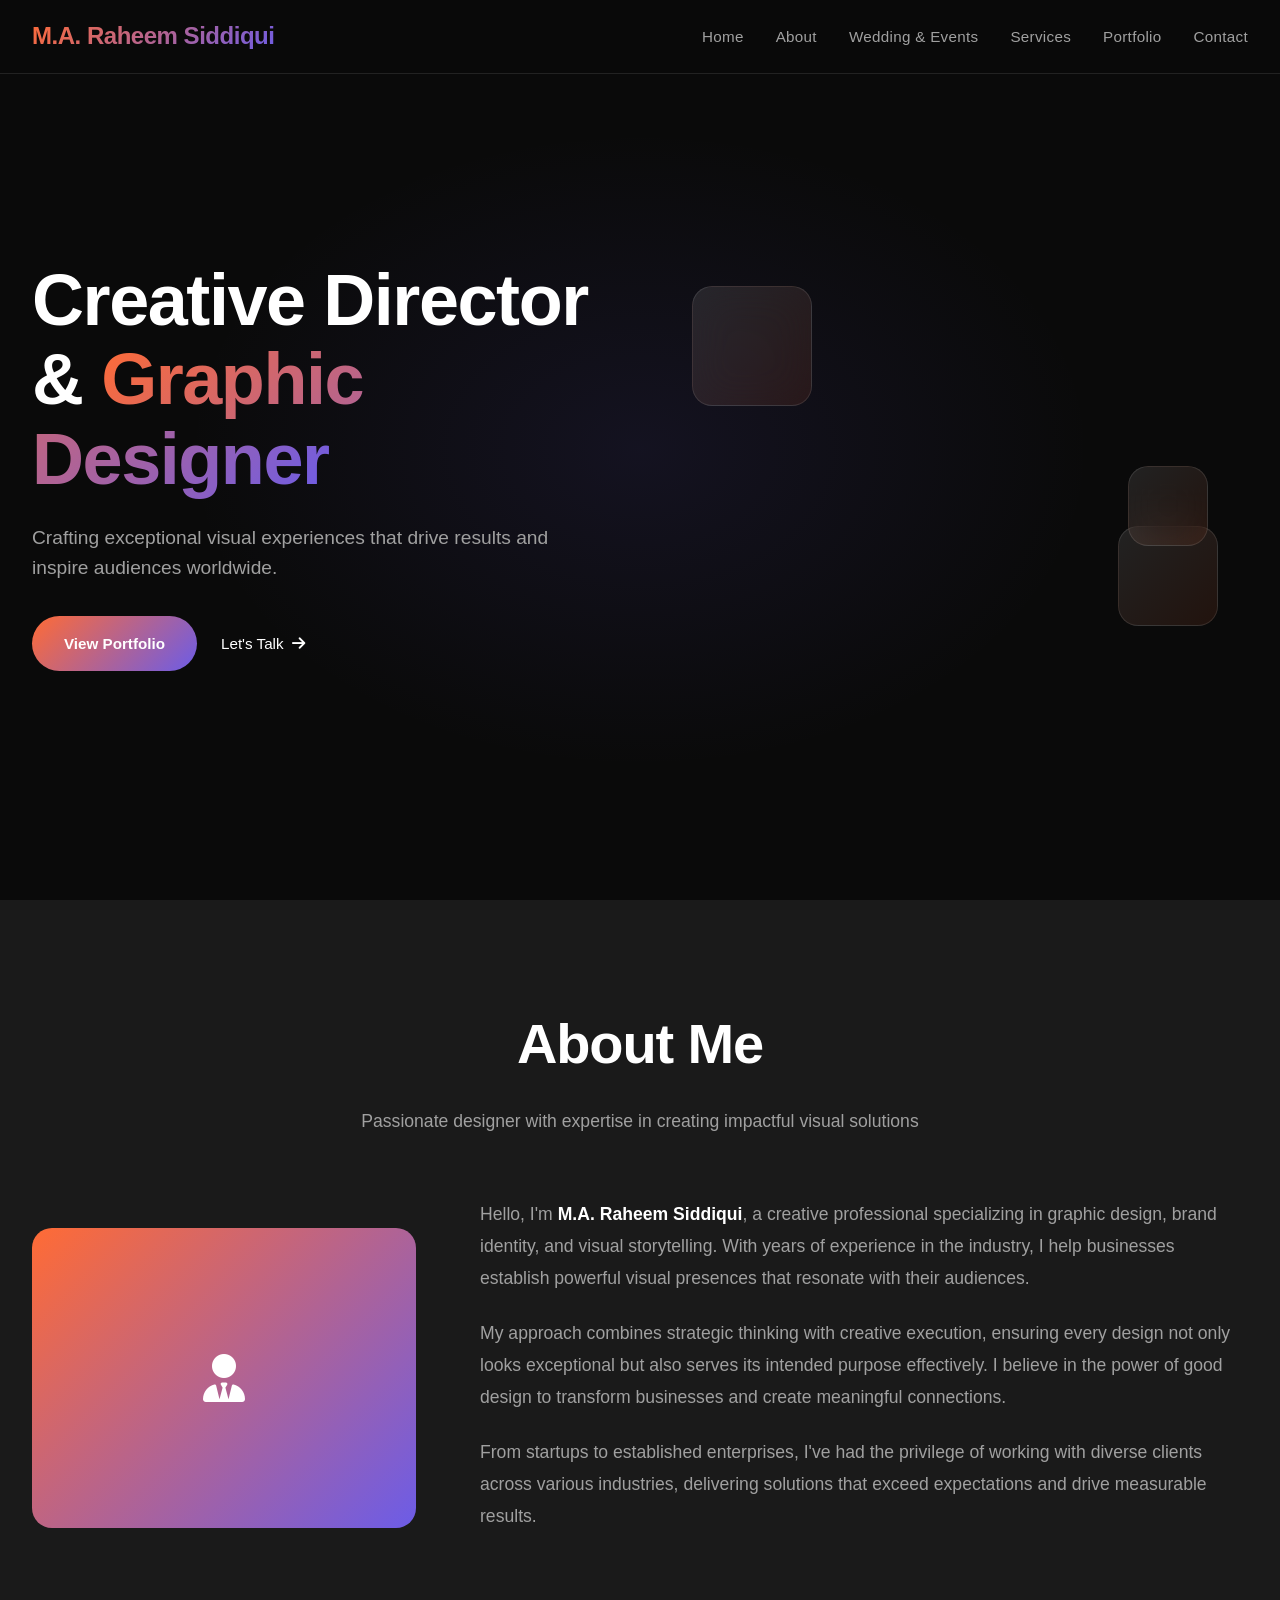
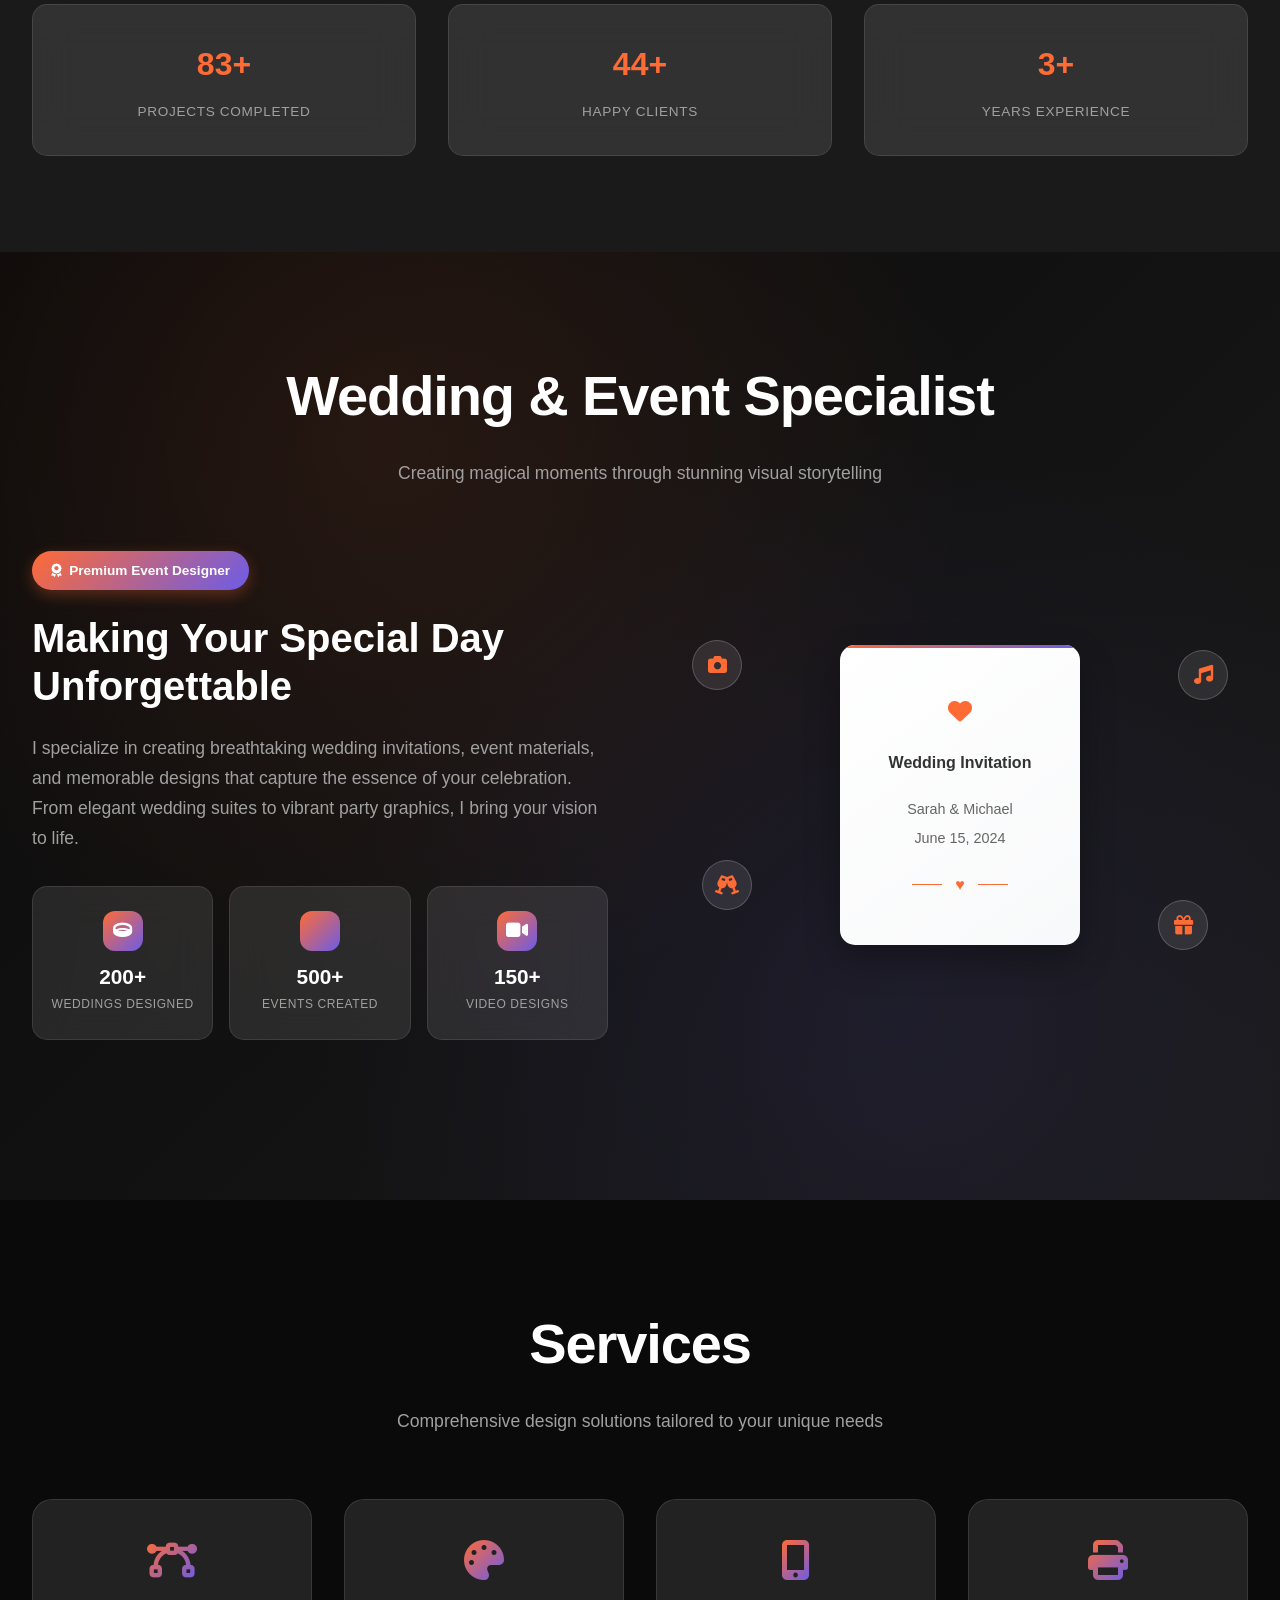
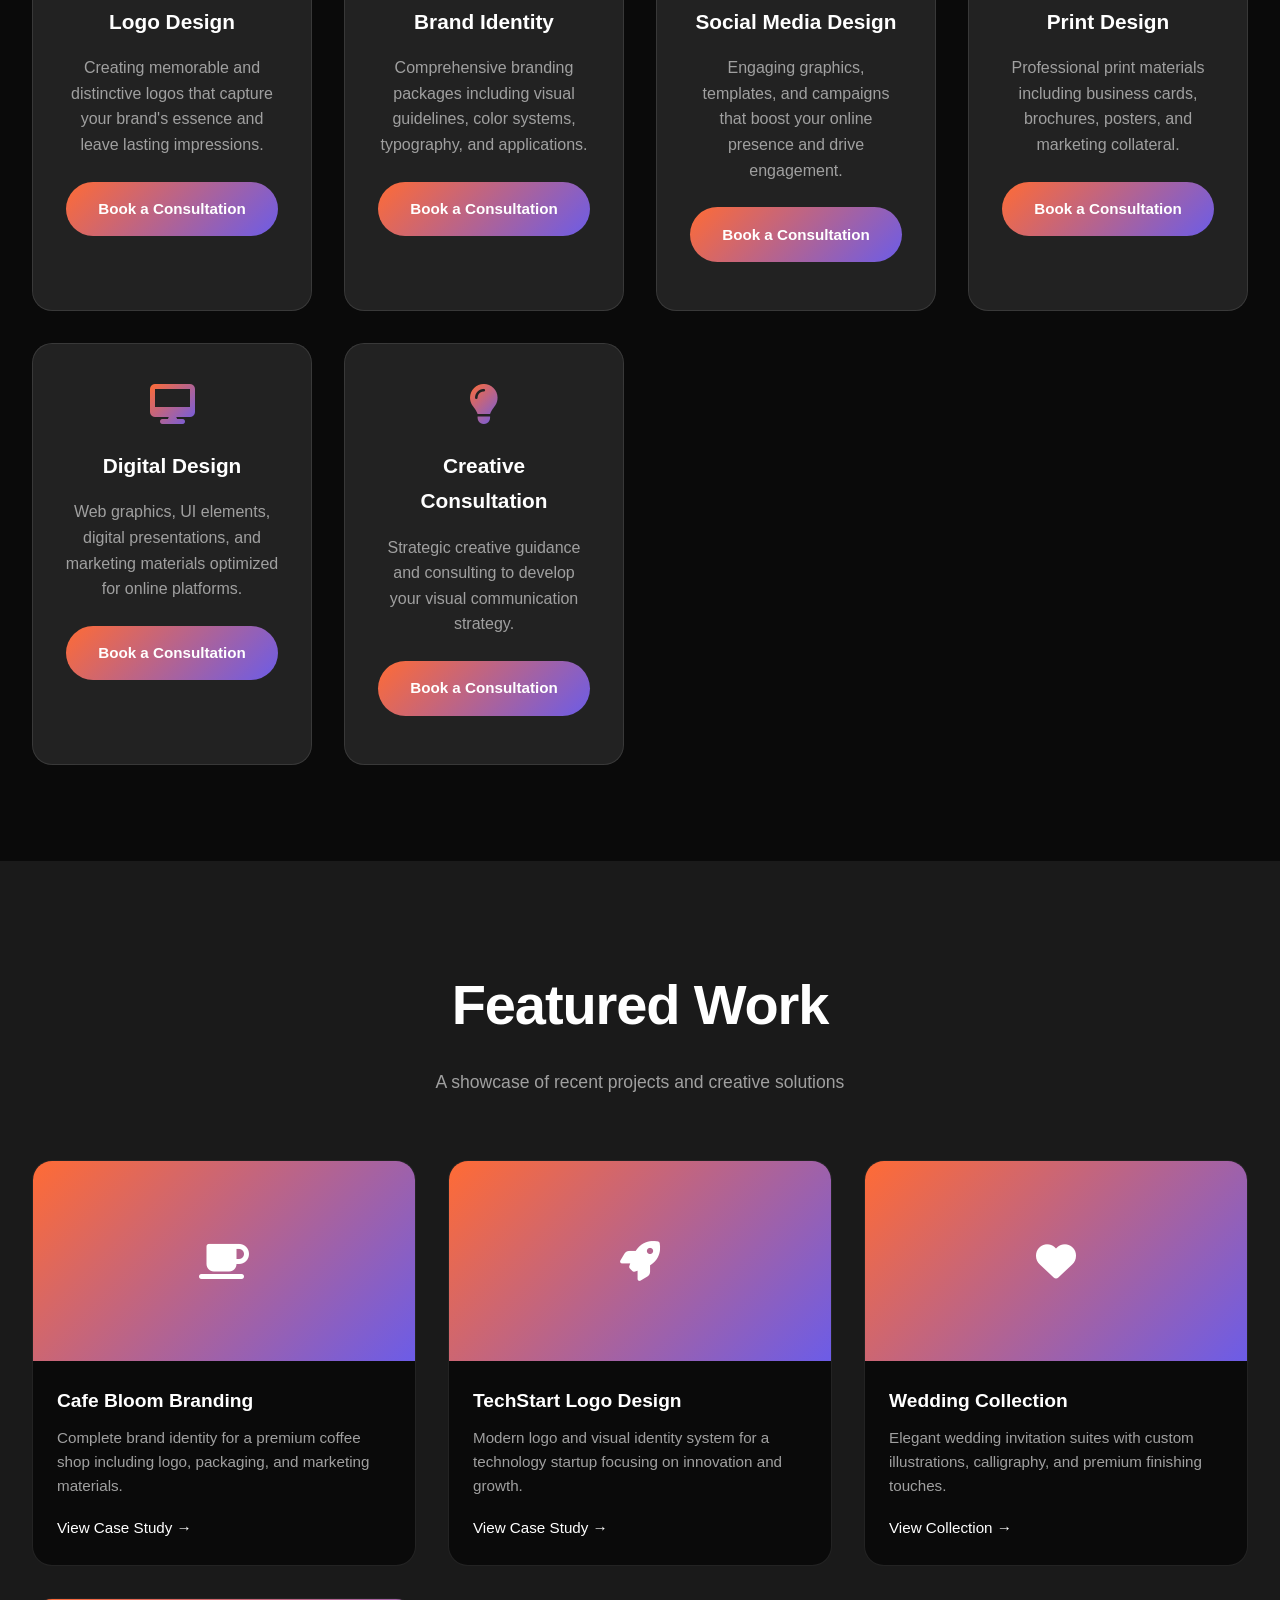
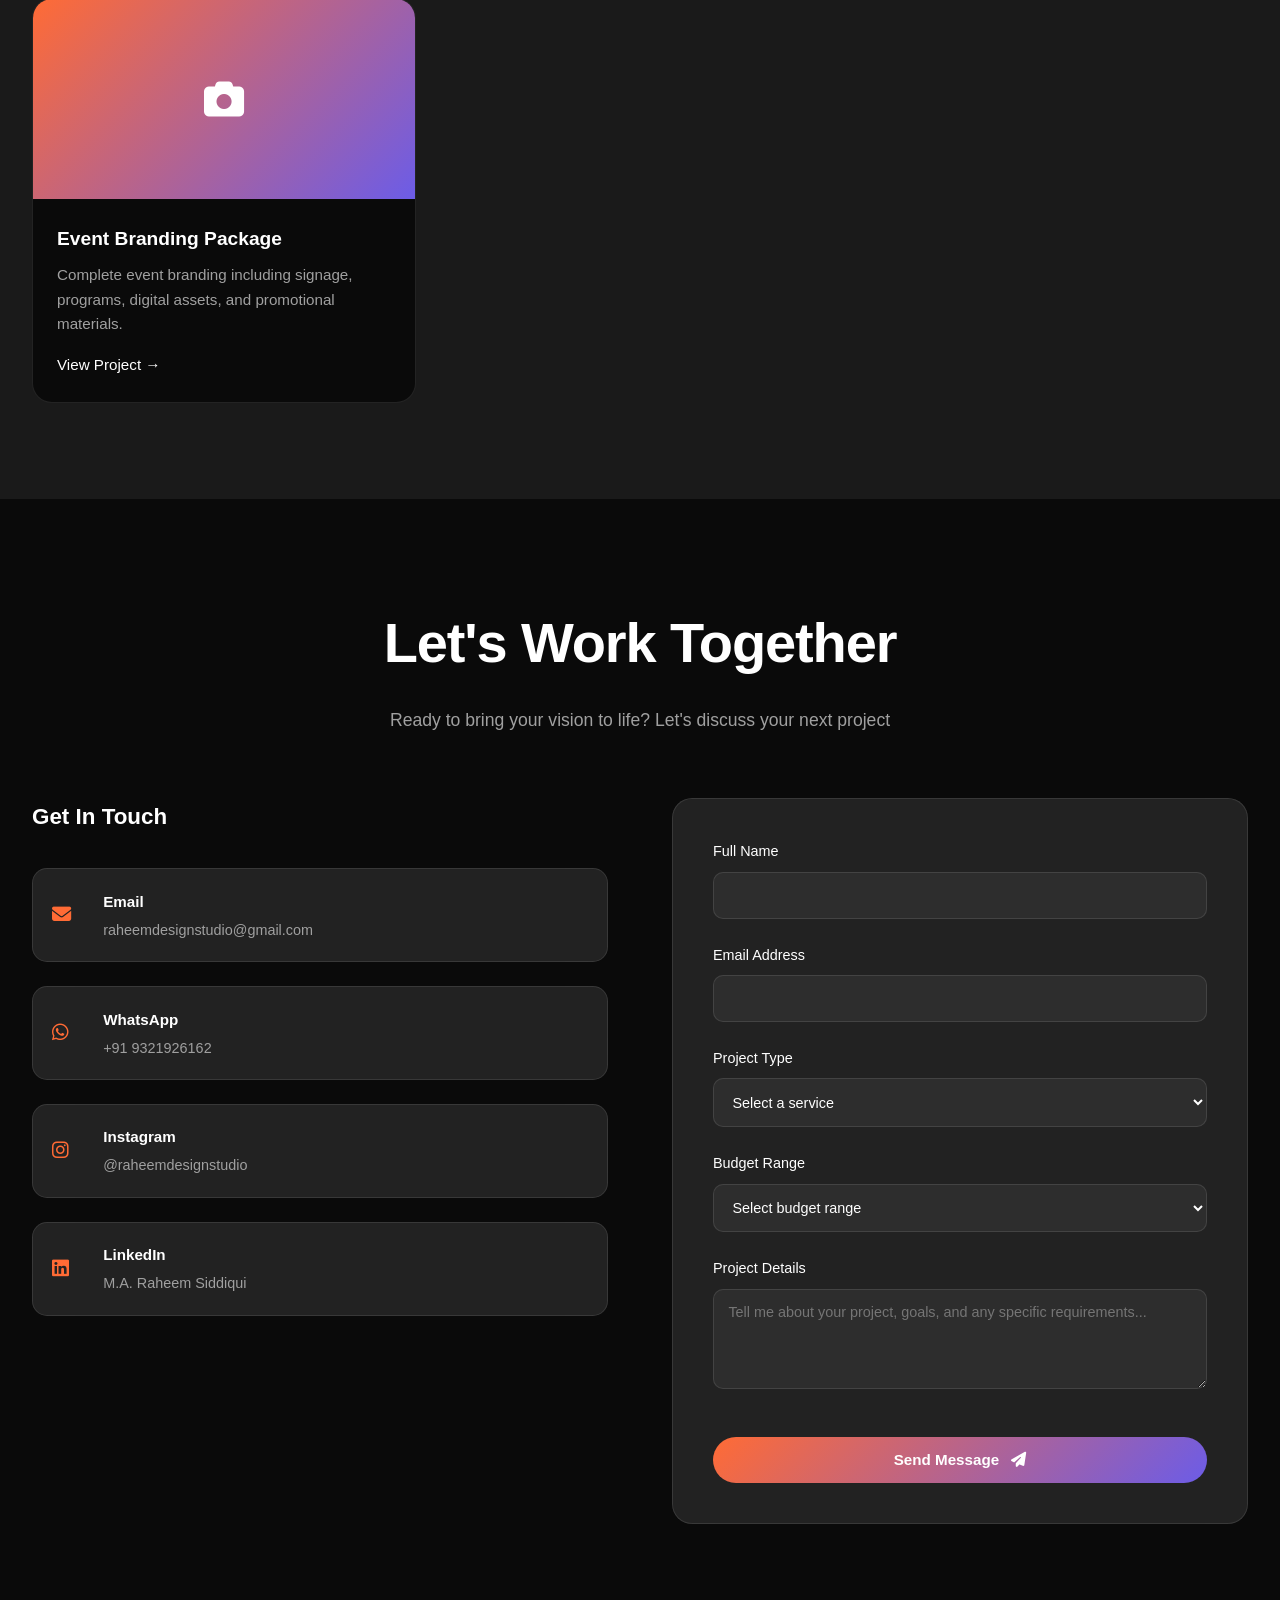
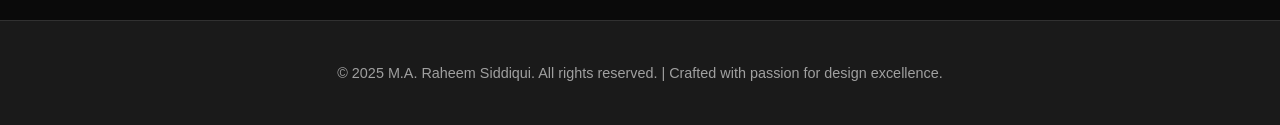
==== commit ed76c75a: "Update portfolio links to point to individual case study pages" ====
--- a/index.html
+++ b/index.html
@@ -1595,7 +1595,7 @@
                     <div class="portfolio-content">
                         <h3>Cafe Bloom Branding</h3>
                         <p>Complete brand identity for a premium coffee shop including logo, packaging, and marketing materials.</p>
-                        <a href="#contact" class="btn-secondary">View Case Study →</a>
+                        <a href="blog/cafe-bloom.html" class="btn-secondary">View Case Study →</a>
                     </div>
                 </div>
                 <div class="portfolio-item">
@@ -1605,7 +1605,7 @@
                     <div class="portfolio-content">
                         <h3>TechStart Logo Design</h3>
                         <p>Modern logo and visual identity system for a technology startup focusing on innovation and growth.</p>
-                        <a href="#contact" class="btn-secondary">View Case Study →</a>
+                        <a href="blog/techstart-logo.html" class="btn-secondary">View Case Study →</a>
                     </div>
                 </div>
                 <div class="portfolio-item">
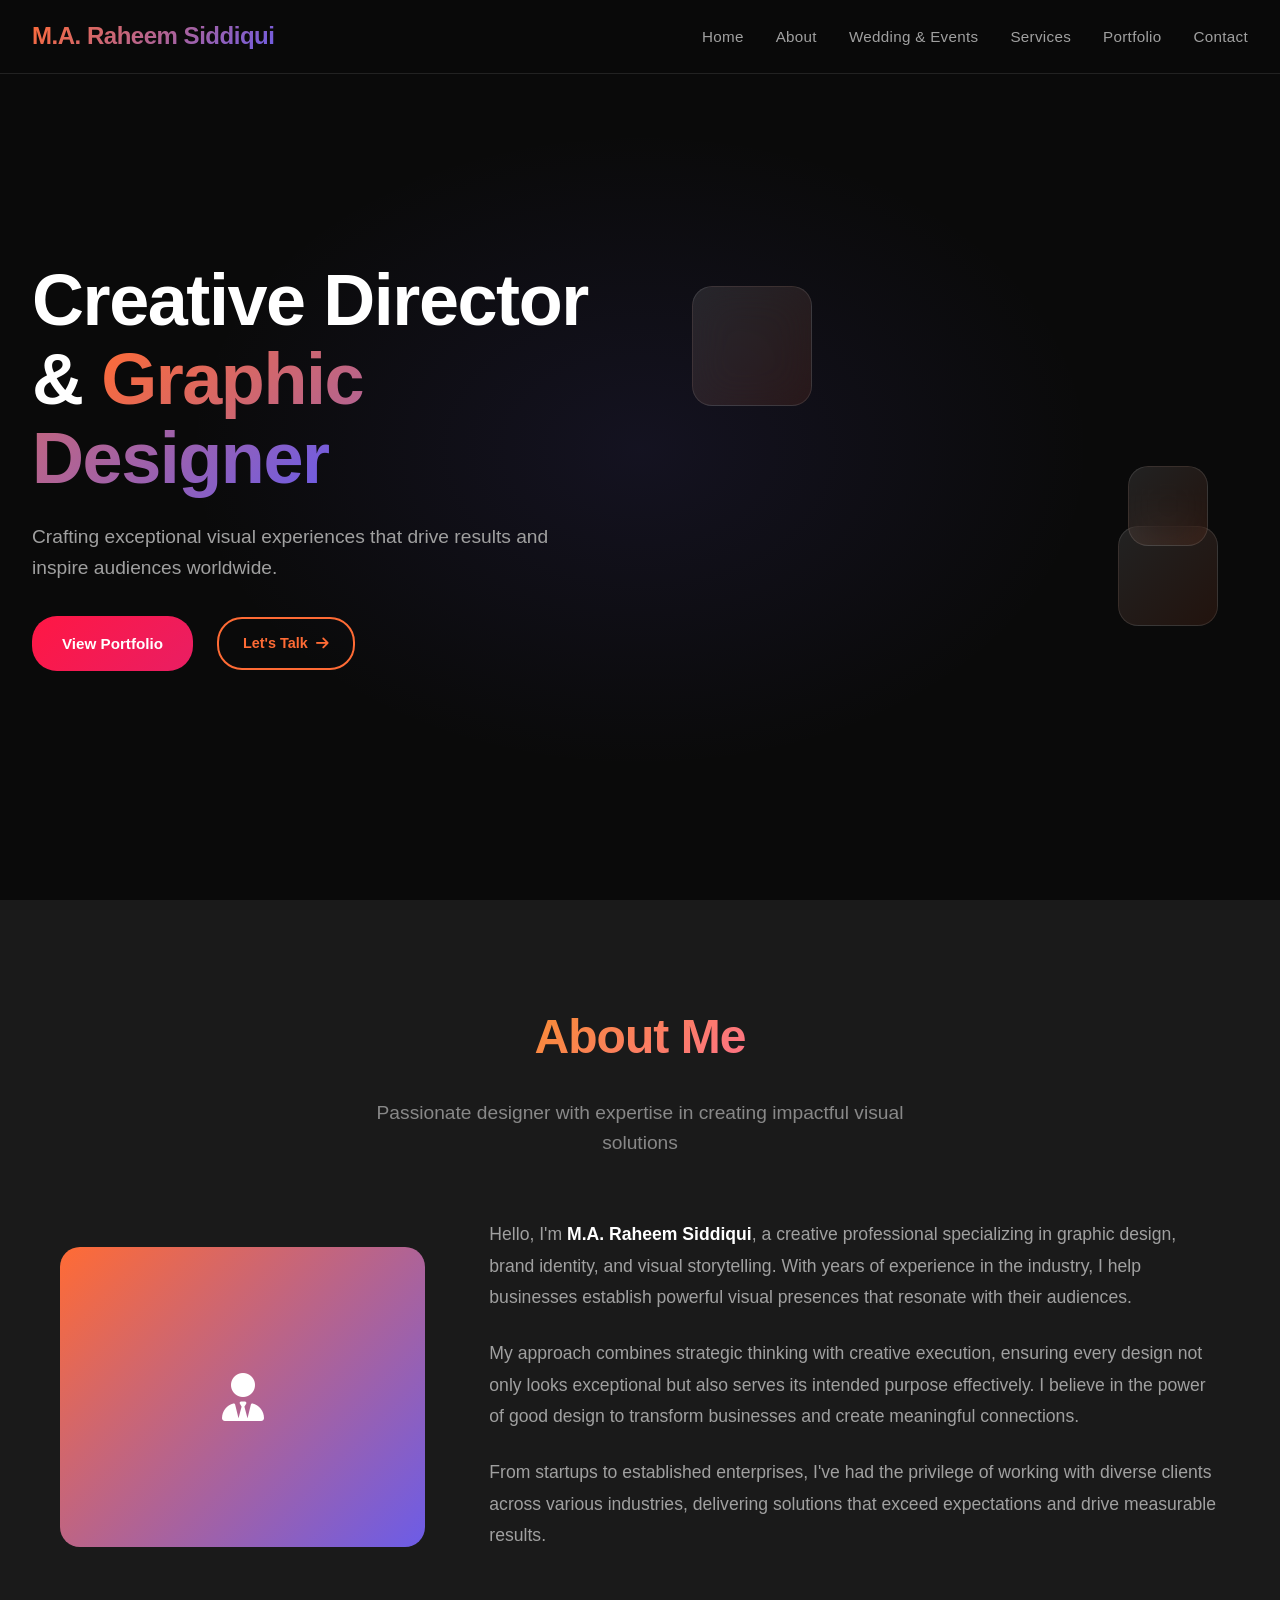
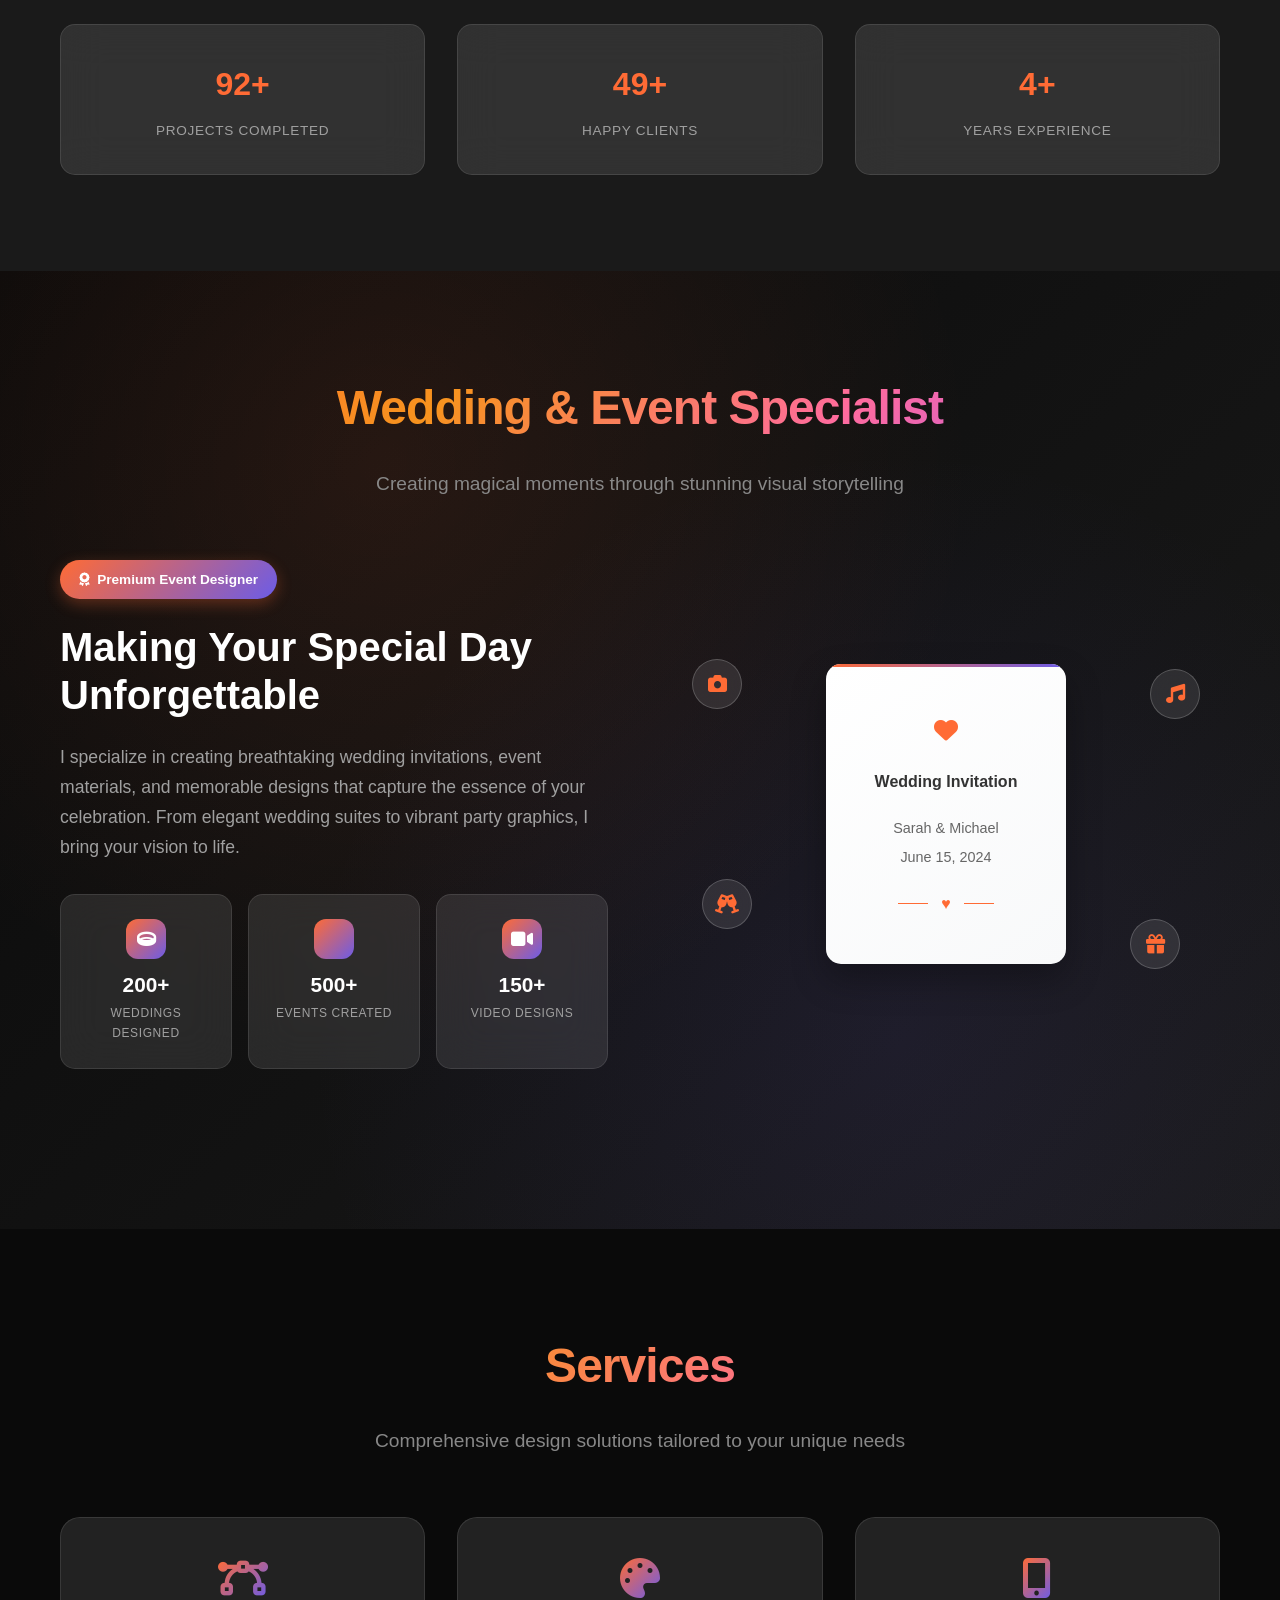
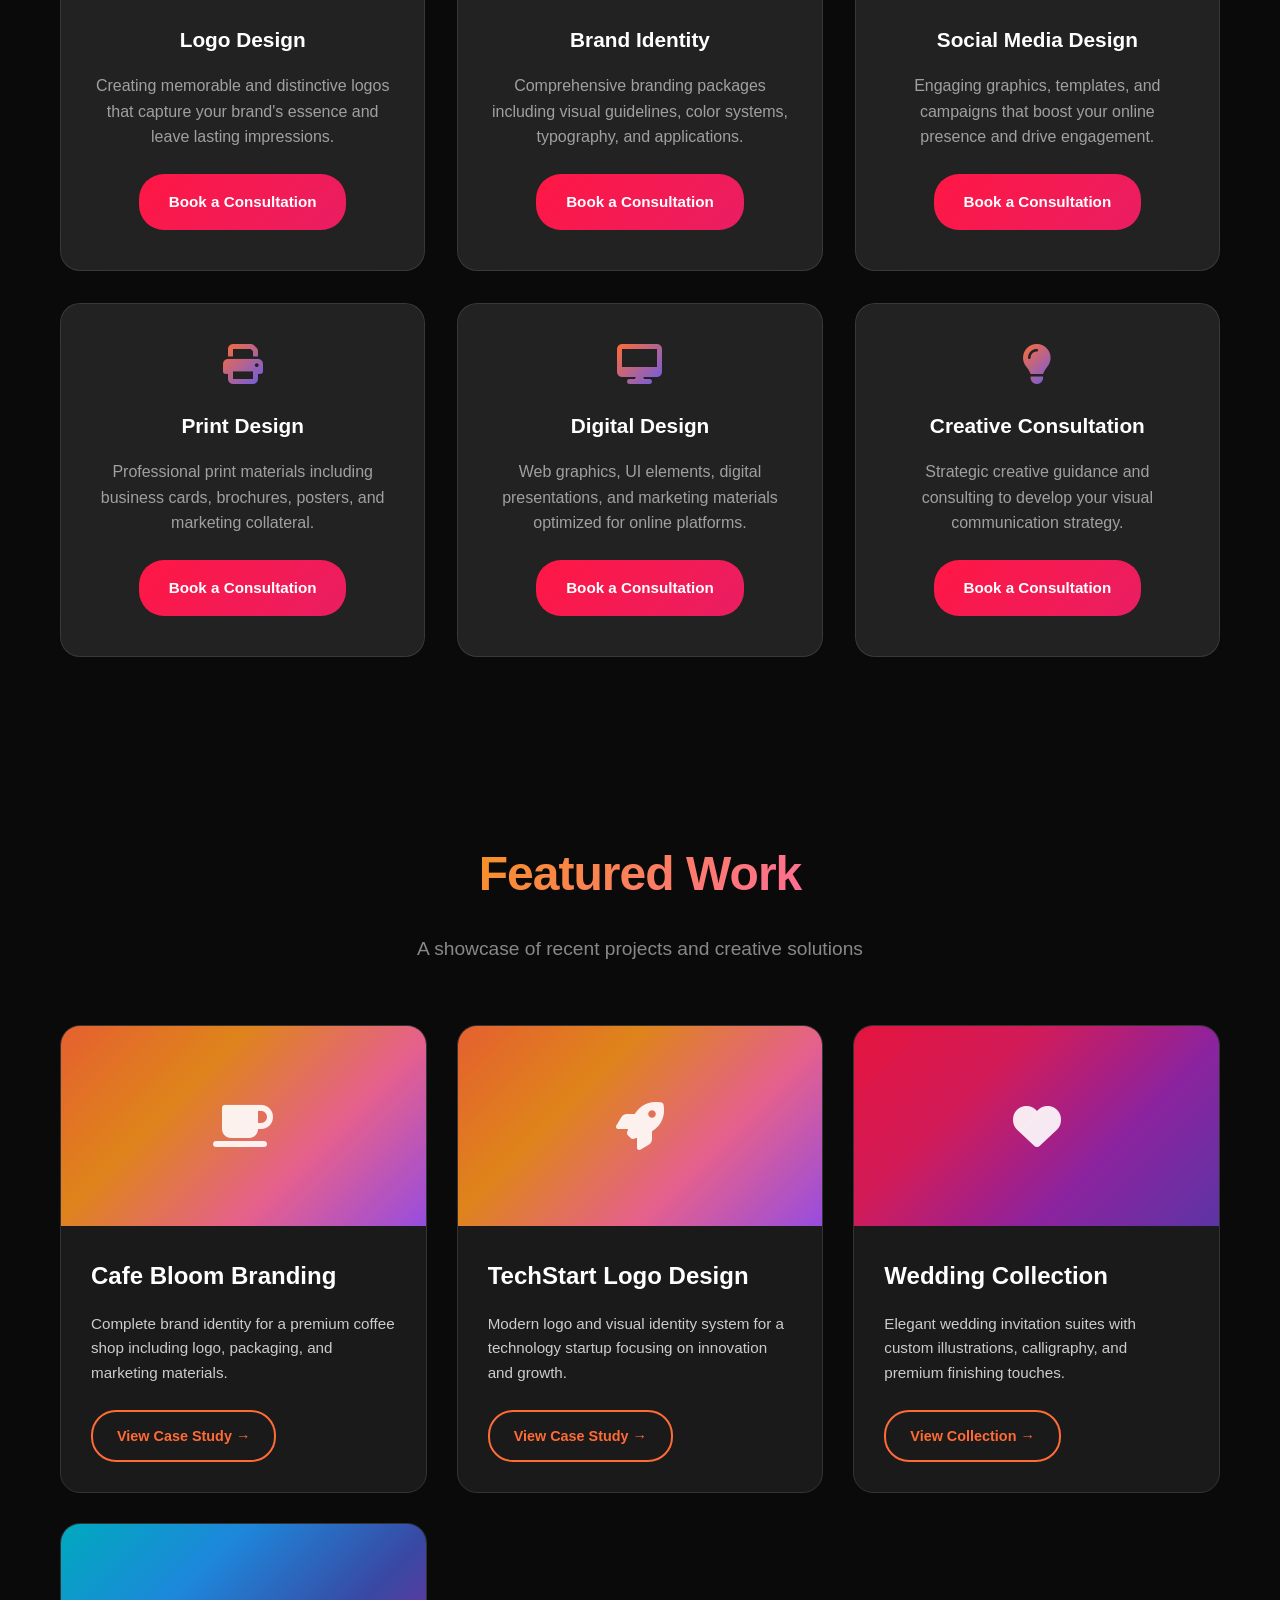
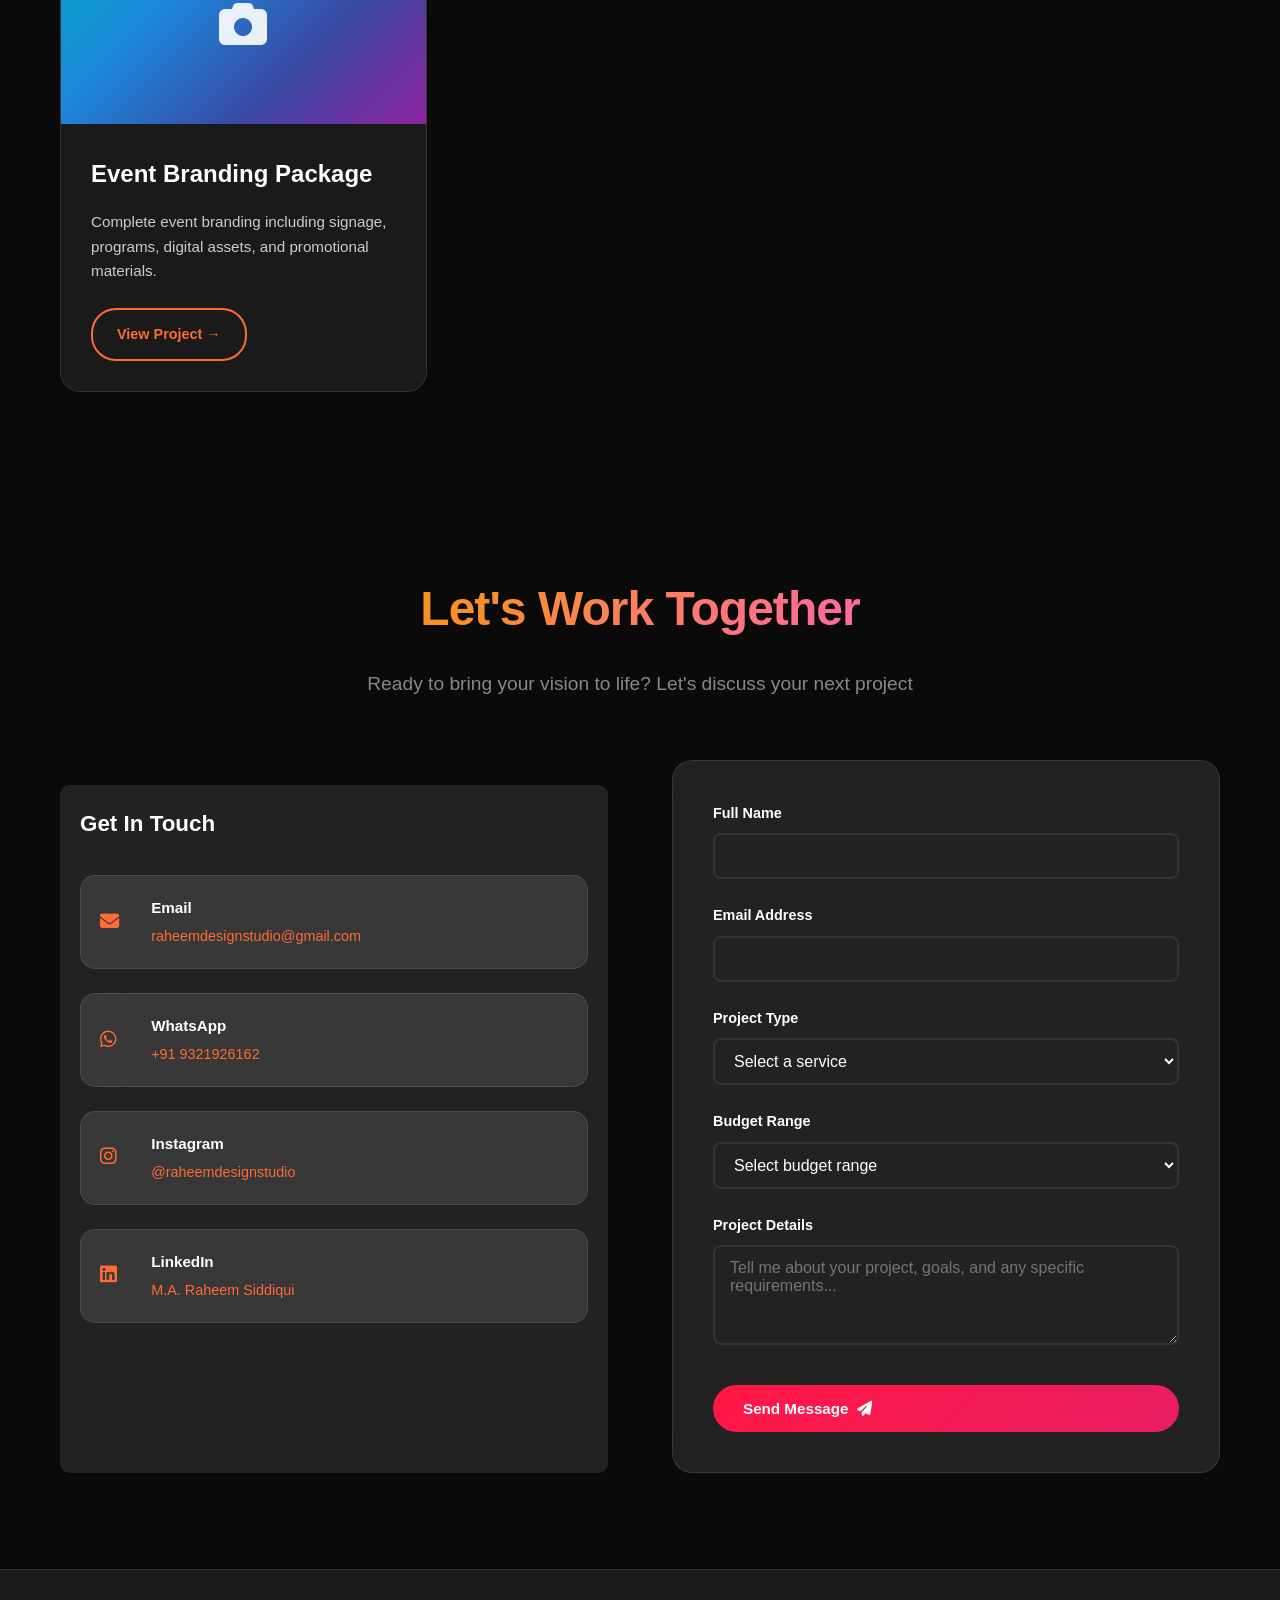
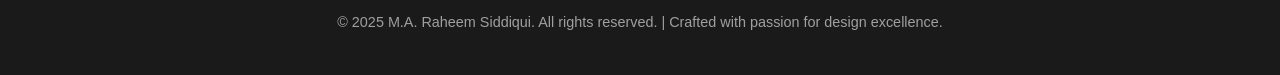
==== commit b0f317a5: "Enhance portfolio section with new modals and styling for improved user experience" ====
--- a/index.html
+++ b/index.html
@@ -1338,6 +1338,523 @@
         .mt-1 { margin-top: 0.5rem; }
         .mt-2 { margin-top: 1rem; }
         .mt-3 { margin-top: 1.5rem; }
+
+        * {
+            margin: 0;
+            padding: 0;
+            box-sizing: border-box;
+        }
+
+        body {
+            font-family: 'Arial', sans-serif;
+            background-color: #0a0a0a;
+            color: #fff;
+        }
+
+        .portfolio {
+            padding: 80px 0;
+            background-color: #0a0a0a;
+        }
+
+        .section-container {
+            max-width: 1200px;
+            margin: 0 auto;
+            padding: 0 20px;
+        }
+
+        .section-header {
+            text-align: center;
+            margin-bottom: 60px;
+        }
+
+        .section-title {
+            font-size: 3rem;
+            font-weight: 700;
+            margin-bottom: 20px;
+            background: linear-gradient(135deg, #ff6b35, #f7931e, #ff6b9d, #a855f7);
+            -webkit-background-clip: text;
+            -webkit-text-fill-color: transparent;
+            background-clip: text;
+        }
+
+        .section-subtitle {
+            font-size: 1.2rem;
+            color: #888;
+            max-width: 600px;
+            margin: 0 auto;
+            line-height: 1.6;
+        }
+
+        .portfolio-grid {
+            display: grid;
+            grid-template-columns: repeat(auto-fit, minmax(300px, 1fr));
+            gap: 30px;
+        }
+
+        .portfolio-item {
+            background: #1a1a1a;
+            border-radius: 20px;
+            overflow: hidden;
+            transition: all 0.3s ease;
+            border: 1px solid #333;
+        }
+
+        .portfolio-item:hover {
+            transform: translateY(-10px);
+            box-shadow: 0 20px 40px rgba(0, 0, 0, 0.3);
+        }
+
+        .portfolio-image {
+            height: 200px;
+            position: relative;
+            overflow: hidden;
+            display: flex;
+            align-items: center;
+            justify-content: center;
+        }
+
+        /* Gradient backgrounds for each project */
+        .portfolio-item:nth-child(1) .portfolio-image {
+            background: linear-gradient(135deg, #ff6b35, #f7931e, #ff6b9d, #a855f7);
+        }
+
+        .portfolio-item:nth-child(2) .portfolio-image {
+            background: linear-gradient(135deg, #ff6b35, #f7931e, #ff6b9d, #a855f7);
+        }
+
+        .portfolio-item:nth-child(3) .portfolio-image {
+            background: linear-gradient(135deg, #ff1744, #e91e63, #9c27b0, #673ab7);
+        }
+
+        .portfolio-item:nth-child(4) .portfolio-image {
+            background: linear-gradient(135deg, #00bcd4, #2196f3, #3f51b5, #9c27b0);
+        }
+
+        .portfolio-image::before {
+            content: '';
+            position: absolute;
+            top: 0;
+            left: 0;
+            right: 0;
+            bottom: 0;
+            background: rgba(0, 0, 0, 0.1);
+            z-index: 1;
+        }
+
+        .portfolio-image i {
+            font-size: 3rem;
+            color: rgba(255, 255, 255, 0.9);
+            z-index: 2;
+            position: relative;
+        }
+
+        .portfolio-content {
+            padding: 30px;
+        }
+
+        .portfolio-content h3 {
+            font-size: 1.5rem;
+            font-weight: 700;
+            margin-bottom: 15px;
+            color: #fff;
+        }
+
+        .portfolio-content p {
+            color: #ccc;
+            line-height: 1.6;
+            margin-bottom: 25px;
+            font-size: 0.95rem;
+        }
+
+        .btn-secondary {
+            display: inline-flex;
+            align-items: center;
+            padding: 12px 24px;
+            background: transparent;
+            border: 2px solid #ff6b35;
+            color: #ff6b35;
+            text-decoration: none;
+            border-radius: 25px;
+            font-weight: 600;
+            transition: all 0.3s ease;
+            font-size: 0.9rem;
+        }
+
+        .btn-secondary:hover {
+            background: #ff6b35;
+            color: #fff;
+            transform: translateY(-2px);
+            box-shadow: 0 5px 15px rgba(255, 107, 53, 0.3);
+        }
+
+        /* Fade in animation */
+        .fade-in {
+            opacity: 1;
+            transform: translateY(0);
+            transition: all 0.6s ease;
+        }
+
+        /* Responsive design */
+        @media (max-width: 768px) {
+            .section-title {
+                font-size: 2.5rem;
+            }
+            
+            .portfolio-grid {
+                grid-template-columns: 1fr;
+                gap: 20px;
+            }
+            
+            .portfolio-content {
+                padding: 25px;
+            }
+        }
+
+        /* Modal Styles */
+        .modal {
+            display: none;
+            position: fixed;
+            z-index: 1000;
+            left: 0;
+            top: 0;
+            width: 100%;
+            height: 100%;
+            background-color: rgba(0, 0, 0, 0.8);
+            backdrop-filter: blur(5px);
+        }
+
+        .modal-content {
+            background-color: #1a1a1a;
+            margin: 2% auto;
+            border-radius: 20px;
+            width: 90%;
+            max-width: 1200px;
+            max-height: 90vh;
+            overflow-y: auto;
+            border: 1px solid #333;
+            box-shadow: 0 20px 60px rgba(0, 0, 0, 0.5);
+        }
+
+        .modal-header {
+            display: flex;
+            justify-content: space-between;
+            align-items: center;
+            padding: 30px 40px 20px;
+            border-bottom: 1px solid #333;
+        }
+
+        .modal-header h2 {
+            font-size: 2.5rem;
+            font-weight: 700;
+            background: linear-gradient(135deg, #ff1744, #e91e63, #9c27b0);
+            -webkit-background-clip: text;
+            -webkit-text-fill-color: transparent;
+            background-clip: text;
+            margin: 0;
+        }
+
+        .close {
+            color: #888;
+            font-size: 35px;
+            font-weight: bold;
+            cursor: pointer;
+            transition: color 0.3s ease;
+            line-height: 1;
+        }
+
+        .close:hover {
+            color: #fff;
+        }
+
+        .modal-body {
+            padding: 40px;
+        }
+
+        .collection-gallery {
+            display: grid;
+            grid-template-columns: repeat(auto-fit, minmax(300px, 1fr));
+            gap: 30px;
+            margin-bottom: 40px;
+        }
+
+        .gallery-item {
+            background: #222;
+            border-radius: 15px;
+            padding: 25px;
+            text-align: center;
+            transition: all 0.3s ease;
+            border: 1px solid #333;
+        }
+
+        .gallery-item:hover {
+            transform: translateY(-5px);
+            box-shadow: 0 10px 30px rgba(0, 0, 0, 0.3);
+            border-color: #ff1744;
+        }
+
+        .gallery-image {
+            height: 120px;
+            background: linear-gradient(135deg, #ff1744, #e91e63, #9c27b0, #673ab7);
+            border-radius: 10px;
+            display: flex;
+            align-items: center;
+            justify-content: center;
+            margin-bottom: 20px;
+        }
+
+        .gallery-image i {
+            font-size: 2.5rem;
+            color: rgba(255, 255, 255, 0.9);
+        }
+
+        .gallery-item h4 {
+            font-size: 1.3rem;
+            font-weight: 600;
+            margin-bottom: 10px;
+            color: #fff;
+        }
+
+        .gallery-item p {
+            color: #ccc;
+            font-size: 0.9rem;
+            line-height: 1.5;
+        }
+
+        .modal-footer {
+            display: flex;
+            justify-content: center;
+            gap: 20px;
+            padding-top: 20px;
+            border-top: 1px solid #333;
+        }
+
+        .btn-primary {
+            display: inline-flex;
+            align-items: center;
+            padding: 15px 30px;
+            background: linear-gradient(135deg, #ff1744, #e91e63);
+            color: #fff;
+            text-decoration: none;
+            border-radius: 25px;
+            font-weight: 600;
+            transition: all 0.3s ease;
+            border: none;
+            cursor: pointer;
+        }
+
+        .btn-primary:hover {
+            transform: translateY(-2px);
+            box-shadow: 0 5px 20px rgba(255, 23, 68, 0.4);
+        }
+
+        .modal-close {
+            background: transparent;
+            border: 2px solid #666;
+            color: #666;
+        }
+
+        .modal-close:hover {
+            background: #666;
+            color: #fff;
+        }
+
+        /* Modal Responsive */
+        @media (max-width: 768px) {
+            .modal-content {
+                margin: 5% auto;
+                width: 95%;
+            }
+            
+            .modal-header {
+                padding: 20px 25px 15px;
+            }
+            
+            .modal-header h2 {
+                font-size: 2rem;
+            }
+            
+            .modal-body {
+                padding: 25px;
+            }
+            
+            .collection-gallery {
+                grid-template-columns: 1fr;
+                gap: 20px;
+            }
+            
+            .modal-footer {
+                flex-direction: column;
+            }
+        }
+
+        /* Event Branding Gradient */
+        .event-gradient {
+            background: linear-gradient(135deg, #00bcd4, #2196f3, #3f51b5, #9c27b0) !important;
+        }
+
+        /* Cafe Bloom Gradient */
+        .cafe-gradient {
+            background: linear-gradient(135deg, #ff6b35, #f7931e, #ff6b9d, #a855f7) !important;
+        }
+
+        /* TechStart Gradient */
+        .techstart-gradient {
+            background: linear-gradient(135deg, #ff6b35, #f7931e, #ff6b9d, #a855f7) !important;
+        }
+
+        /* Project Overview */
+        .project-overview {
+            margin-bottom: 30px;
+            padding: 25px;
+            background: #222;
+            border-radius: 15px;
+            border: 1px solid #333;
+        }
+
+        .project-description {
+            color: #ccc;
+            font-size: 1.1rem;
+            line-height: 1.7;
+            margin: 0;
+        }
+
+        /* Quote Form Styles */
+        .quote-form-container {
+            max-width: 600px;
+            margin: 0 auto;
+        }
+
+        .form-intro {
+            text-align: center;
+            color: #ccc;
+            margin-bottom: 30px;
+            font-size: 1.1rem;
+            line-height: 1.6;
+        }
+
+        .quote-form {
+            display: flex;
+            flex-direction: column;
+            gap: 20px;
+        }
+
+        .form-row {
+            display: grid;
+            grid-template-columns: 1fr 1fr;
+            gap: 20px;
+        }
+
+        .form-group {
+            display: flex;
+            flex-direction: column;
+        }
+
+        .form-group label {
+            color: #fff;
+            margin-bottom: 8px;
+            font-weight: 600;
+        }
+
+        .form-group input,
+        .form-group select,
+        .form-group textarea {
+            padding: 12px 15px;
+            background: #222;
+            border: 2px solid #333;
+            border-radius: 8px;
+            color: #fff;
+            font-size: 1rem;
+            transition: border-color 0.3s ease;
+        }
+
+        .form-group input:focus,
+        .form-group select:focus,
+        .form-group textarea:focus {
+            outline: none;
+            border-color: #ff6b35;
+        }
+
+        .form-group textarea {
+            resize: vertical;
+            min-height: 100px;
+        }
+
+        .form-actions {
+            display: flex;
+            gap: 15px;
+            justify-content: center;
+            margin-top: 20px;
+        }
+
+        /* Success Modal Styles */
+        .success-content .modal-header h2 {
+            background: linear-gradient(135deg, #4caf50, #8bc34a);
+            -webkit-background-clip: text;
+            -webkit-text-fill-color: transparent;
+            background-clip: text;
+        }
+
+        .success-message {
+            text-align: center;
+            padding: 20px;
+        }
+
+        .success-icon {
+            font-size: 4rem;
+            color: #4caf50;
+            margin-bottom: 20px;
+        }
+
+        .success-message h3 {
+            color: #fff;
+            margin-bottom: 15px;
+            font-size: 1.5rem;
+        }
+
+        .success-message p {
+            color: #ccc;
+            margin-bottom: 15px;
+            line-height: 1.6;
+        }
+
+        .next-steps {
+            text-align: left;
+            max-width: 400px;
+            margin: 20px auto;
+            color: #ccc;
+        }
+
+        .next-steps li {
+            margin-bottom: 8px;
+            line-height: 1.5;
+        }
+
+        .contact-info {
+            background: #222;
+            padding: 20px;
+            border-radius: 10px;
+            margin-top: 25px;
+        }
+
+        .contact-info a {
+            color: #ff6b35;
+            text-decoration: none;
+        }
+
+        .contact-info a:hover {
+            text-decoration: underline;
+        }
+
+        /* Form Responsive */
+        @media (max-width: 768px) {
+            .form-row {
+                grid-template-columns: 1fr;
+            }
+            
+            .form-actions {
+                flex-direction: column;
+            }
+        }
     </style>
 </head>
 <body>
@@ -1580,13 +2097,87 @@
         </div>
     </section>
 
-    <!-- Portfolio Section -->
+     <!-- Portfolio Section -->
     <section id="portfolio" class="portfolio">
         <div class="section-container">
             <div class="section-header fade-in">
                 <h2 class="section-title">Featured Work</h2>
                 <p class="section-subtitle">A showcase of recent projects and creative solutions</p>
             </div>
+
+    <!-- Event Branding Package Modal -->
+    <div id="event-modal" class="modal">
+        <div class="modal-content">
+            <div class="modal-header">
+                <h2>Event Branding Package</h2>
+                <span class="close">&times;</span>
+            </div>
+            <div class="modal-body">
+                <div class="collection-gallery">
+                    <div class="gallery-item">
+                        <div class="gallery-image event-gradient">
+                            <i class="fas fa-palette"></i>
+                        </div>
+                        <h4>Brand Identity Design</h4>
+                        <p>Complete visual identity including logo, colors, and typography guidelines</p>
+                    </div>
+                    <div class="gallery-item">
+                        <div class="gallery-image event-gradient">
+                            <i class="fas fa-sign"></i>
+                        </div>
+                        <h4>Event Signage</h4>
+                        <p>Large format banners, directional signs, and entrance displays</p>
+                    </div>
+                    <div class="gallery-item">
+                        <div class="gallery-image event-gradient">
+                            <i class="fas fa-book-open"></i>
+                        </div>
+                        <h4>Programs & Brochures</h4>
+                        <p>Event programs, information brochures, and agenda booklets</p>
+                    </div>
+                    <div class="gallery-item">
+                        <div class="gallery-image event-gradient">
+                            <i class="fas fa-mobile-alt"></i>
+                        </div>
+                        <h4>Digital Assets</h4>
+                        <p>Social media graphics, email templates, and digital presentations</p>
+                    </div>
+                    <div class="gallery-item">
+                        <div class="gallery-image event-gradient">
+                            <i class="fas fa-id-badge"></i>
+                        </div>
+                        <h4>Name Badges & Lanyards</h4>
+                        <p>Custom name badges, lanyards, and attendee identification materials</p>
+                    </div>
+                    <div class="gallery-item">
+                        <div class="gallery-image event-gradient">
+                            <i class="fas fa-gift-box"></i>
+                        </div>
+                        <h4>Promotional Materials</h4>
+                        <p>Branded merchandise, giveaways, and promotional items</p>
+                    </div>
+                    <div class="gallery-item">
+                        <div class="gallery-image event-gradient">
+                            <i class="fas fa-utensils"></i>
+                        </div>
+                        <h4>Catering Materials</h4>
+                        <p>Menu cards, table tents, buffet labels, and food station signage</p>
+                    </div>
+                    <div class="gallery-item">
+                        <div class="gallery-image event-gradient">
+                            <i class="fas fa-ticket-alt"></i>
+                        </div>
+                        <h4>Tickets & Passes</h4>
+                        <p>Event tickets, VIP passes, and access control materials</p>
+                    </div>
+                </div>
+                <div class="modal-footer">
+                    <a href="#contact" class="btn-primary">Request Quote</a>
+                    <button class="btn-secondary modal-close">Close Project</button>
+                </div>
+            </div>
+        </div>
+    </div>
             <div class="portfolio-grid fade-in">
                 <div class="portfolio-item">
                     <div class="portfolio-image">
@@ -1595,7 +2186,7 @@
                     <div class="portfolio-content">
                         <h3>Cafe Bloom Branding</h3>
                         <p>Complete brand identity for a premium coffee shop including logo, packaging, and marketing materials.</p>
-                        <a href="blog/cafe-bloom.html" class="btn-secondary">View Case Study →</a>
+                        <a href="#" class="btn-secondary cafe-bloom-btn">View Case Study →</a>
                     </div>
                 </div>
                 <div class="portfolio-item">
@@ -1605,7 +2196,7 @@
                     <div class="portfolio-content">
                         <h3>TechStart Logo Design</h3>
                         <p>Modern logo and visual identity system for a technology startup focusing on innovation and growth.</p>
-                        <a href="blog/techstart-logo.html" class="btn-secondary">View Case Study →</a>
+                        <a href="#" class="btn-secondary techstart-btn">View Case Study →</a>
                     </div>
                 </div>
                 <div class="portfolio-item">
@@ -1615,7 +2206,7 @@
                     <div class="portfolio-content">
                         <h3>Wedding Collection</h3>
                         <p>Elegant wedding invitation suites with custom illustrations, calligraphy, and premium finishing touches.</p>
-                        <a href="#contact" class="btn-secondary">View Collection →</a>
+                        <a href="#" class="btn-secondary wedding-collection-btn">View Collection →</a>
                     </div>
                 </div>
                 <div class="portfolio-item">
@@ -1625,13 +2216,314 @@
                     <div class="portfolio-content">
                         <h3>Event Branding Package</h3>
                         <p>Complete event branding including signage, programs, digital assets, and promotional materials.</p>
-                        <a href="#contact" class="btn-secondary">View Project →</a>
+                        <a href="#" class="btn-secondary event-branding-btn">View Project →</a>
                     </div>
                 </div>
             </div>
         </div>
     </section>
 
+    <!-- Cafe Bloom Branding Modal -->
+    <div id="cafe-bloom-modal" class="modal">
+        <div class="modal-content">
+            <div class="modal-header">
+                <h2>Cafe Bloom Branding</h2>
+                <span class="close">&times;</span>
+            </div>
+            <div class="modal-body">
+                <div class="project-overview">
+                    <p class="project-description">A complete brand identity project for Cafe Bloom, a premium coffee shop focusing on artisanal coffee experience and cozy atmosphere. The project involved creating a cohesive visual identity that reflects warmth, quality, and community.</p>
+                </div>
+                <div class="collection-gallery">
+                    <div class="gallery-item">
+                        <div class="gallery-image cafe-gradient">
+                            <i class="fas fa-coffee"></i>
+                        </div>
+                        <h4>Logo Design</h4>
+                        <p>Primary and secondary logo variations with coffee-inspired elements</p>
+                    </div>
+                    <div class="gallery-item">
+                        <div class="gallery-image cafe-gradient">
+                            <i class="fas fa-palette"></i>
+                        </div>
+                        <h4>Color Palette</h4>
+                        <p>Warm earth tones and coffee-inspired color scheme</p>
+                    </div>
+                    <div class="gallery-item">
+                        <div class="gallery-image cafe-gradient">
+                            <i class="fas fa-font"></i>
+                        </div>
+                        <h4>Typography</h4>
+                        <p>Custom font pairing for headers and body text</p>
+                    </div>
+                    <div class="gallery-item">
+                        <div class="gallery-image cafe-gradient">
+                            <i class="fas fa-shopping-bag"></i>
+                        </div>
+                        <h4>Packaging Design</h4>
+                        <p>Coffee bags, cups, and takeaway packaging materials</p>
+                    </div>
+                    <div class="gallery-item">
+                        <div class="gallery-image cafe-gradient">
+                            <i class="fas fa-id-card"></i>
+                        </div>
+                        <h4>Business Cards</h4>
+                        <p>Premium business cards with embossed logo and texture</p>
+                    </div>
+                    <div class="gallery-item">
+                        <div class="gallery-image cafe-gradient">
+                            <i class="fas fa-store"></i>
+                        </div>
+                        <h4>Storefront Design</h4>
+                        <p>Signage, window graphics, and interior branding elements</p>
+                    </div>
+                </div>
+                <div class="modal-footer">
+                    <a href="#contact" class="btn-primary">Start Your Project</a>
+                    <button class="btn-secondary modal-close">Close Case Study</button>
+                </div>
+            </div>
+        </div>
+    </div>
+
+    <!-- TechStart Logo Modal -->
+    <div id="techstart-modal" class="modal">
+        <div class="modal-content">
+            <div class="modal-header">
+                <h2>TechStart Logo Design</h2>
+                <span class="close">&times;</span>
+            </div>
+            <div class="modal-body">
+                <div class="project-overview">
+                    <p class="project-description">Modern logo and comprehensive visual identity system for TechStart, an innovative technology startup. The design emphasizes growth, innovation, and forward-thinking approach with clean, contemporary aesthetics.</p>
+                </div>
+                <div class="collection-gallery">
+                    <div class="gallery-item">
+                        <div class="gallery-image techstart-gradient">
+                            <i class="fas fa-rocket"></i>
+                        </div>
+                        <h4>Logo Concept</h4>
+                        <p>Dynamic logo symbolizing growth and technological innovation</p>
+                    </div>
+                    <div class="gallery-item">
+                        <div class="gallery-image techstart-gradient">
+                            <i class="fas fa-shapes"></i>
+                        </div>
+                        <h4>Logo Variations</h4>
+                        <p>Horizontal, stacked, and icon-only versions for different uses</p>
+                    </div>
+                    <div class="gallery-item">
+                        <div class="gallery-image techstart-gradient">
+                            <i class="fas fa-swatchbook"></i>
+                        </div>
+                        <h4>Brand Colors</h4>
+                        <p>Modern color palette with gradients and tech-inspired hues</p>
+                    </div>
+                    <div class="gallery-item">
+                        <div class="gallery-image techstart-gradient">
+                            <i class="fas fa-file-alt"></i>
+                        </div>
+                        <h4>Stationery Design</h4>
+                        <p>Business cards, letterhead, and corporate stationery</p>
+                    </div>
+                    <div class="gallery-item">
+                        <div class="gallery-image techstart-gradient">
+                            <i class="fas fa-desktop"></i>
+                        </div>
+                        <h4>Digital Applications</h4>
+                        <p>Website headers, social media profiles, and digital presentations</p>
+                    </div>
+                    <div class="gallery-item">
+                        <div class="gallery-image techstart-gradient">
+                            <i class="fas fa-book"></i>
+                        </div>
+                        <h4>Brand Guidelines</h4>
+                        <p>Comprehensive brand manual with usage guidelines and specifications</p>
+                    </div>
+                </div>
+                <div class="modal-footer">
+                    <a href="#contact" class="btn-primary">Get Logo Design</a>
+                    <button class="btn-secondary modal-close">Close Case Study</button>
+                </div>
+            </div>
+        </div>
+    </div>
+    <div id="wedding-modal" class="modal">
+        <div class="modal-content">
+            <div class="modal-header">
+                <h2>Wedding Collection</h2>
+                <span class="close">&times;</span>
+            </div>
+            <div class="modal-body">
+                <div class="collection-gallery">
+                    <div class="gallery-item">
+                        <div class="gallery-image">
+                            <i class="fas fa-heart"></i>
+                        </div>
+                        <h4>Elegant Invitations</h4>
+                        <p>Custom wedding invitations with premium paper and foil accents</p>
+                    </div>
+                    <div class="gallery-item">
+                        <div class="gallery-image">
+                            <i class="fas fa-rings-wedding"></i>
+                        </div>
+                        <h4>Save the Date</h4>
+                        <p>Beautiful save the date cards with personalized designs</p>
+                    </div>
+                    <div class="gallery-item">
+                        <div class="gallery-image">
+                            <i class="fas fa-gift"></i>
+                        </div>
+                        <h4>Thank You Cards</h4>
+                        <p>Matching thank you cards with elegant typography</p>
+                    </div>
+                    <div class="gallery-item">
+                        <div class="gallery-image">
+                            <i class="fas fa-calendar-heart"></i>
+                        </div>
+                        <h4>RSVP Cards</h4>
+                        <p>Coordinated RSVP cards with return envelopes</p>
+                    </div>
+                    <div class="gallery-item">
+                        <div class="gallery-image">
+                            <i class="fas fa-flower"></i>
+                        </div>
+                        <h4>Menu Cards</h4>
+                        <p>Elegant menu cards for wedding reception</p>
+                    </div>
+                    <div class="gallery-item">
+                        <div class="gallery-image">
+                            <i class="fas fa-church"></i>
+                        </div>
+                        <h4>Programs</h4>
+                        <p>Wedding ceremony programs with custom illustrations</p>
+                    </div>
+                </div>
+                <div class="modal-footer">
+                    <a href="#contact" class="btn-primary">Get Custom Quote</a>
+                    <button class="btn-secondary modal-close">Close Gallery</button>
+                </div>
+            </div>
+        </div>
+    </div>
+<!-- Quote Request Modal -->
+    <div id="quote-modal" class="modal">
+        <div class="modal-content">
+            <div class="modal-header">
+                <h2>Request a Quote</h2>
+                <span class="close">&times;</span>
+            </div>
+            <div class="modal-body">
+                <div class="quote-form-container">
+                    <p class="form-intro">Tell us about your project and we'll provide you with a detailed quote within 24 hours.</p>
+                    
+                    <form id="quote-form" class="quote-form">
+                        <div class="form-group">
+                            <label for="project-type">Project Type</label>
+                            <select id="project-type" name="projectType" required>
+                                <option value="">Select Project Type</option>
+                                <option value="cafe-branding">Cafe/Restaurant Branding</option>
+                                <option value="logo-design">Logo Design</option>
+                                <option value="wedding-collection">Wedding Collection</option>
+                                <option value="event-branding">Event Branding Package</option>
+                                <option value="other">Other</option>
+                            </select>
+                        </div>
+
+                        <div class="form-row">
+                            <div class="form-group">
+                                <label for="client-name">Your Name *</label>
+                                <input type="text" id="client-name" name="clientName" required>
+                            </div>
+                            <div class="form-group">
+                                <label for="client-email">Email Address *</label>
+                                <input type="email" id="client-email" name="clientEmail" required>
+                            </div>
+                        </div>
+
+                        <div class="form-row">
+                            <div class="form-group">
+                                <label for="client-phone">Phone Number</label>
+                                <input type="tel" id="client-phone" name="clientPhone">
+                            </div>
+                            <div class="form-group">
+                                <label for="budget-range">Budget Range</label>
+                                <select id="budget-range" name="budgetRange">
+                                    <option value="">Select Budget Range</option>
+                                    <option value="500-1000">₹500 - ₹1,000</option>
+                                    <option value="1000-5000">₹1,000 - ₹5,000</option>
+                                    <option value="5000-10000">₹5,000 - ₹10,000</option>
+                                    <option value="10000+">₹10,000+</option>
+                                </select>
+                            </div>
+                        </div>
+
+                        <div class="form-group">
+                            <label for="project-timeline">Project Timeline</label>
+                            <select id="project-timeline" name="projectTimeline">
+                                <option value="">Select Timeline</option>
+                                <option value="asap">ASAP (Rush Job)</option>
+                                <option value="1-week">Within 1 Week</option>
+                                <option value="2-weeks">Within 2 Weeks</option>
+                                <option value="1-month">Within 1 Month</option>
+                                <option value="flexible">Flexible</option>
+                            </select>
+                        </div>
+
+                        <div class="form-group">
+                            <label for="project-details">Project Details *</label>
+                            <textarea id="project-details" name="projectDetails" rows="5" placeholder="Please describe your project requirements, vision, and any specific details..." required></textarea>
+                        </div>
+
+                        <div class="form-group">
+                            <label for="inspiration">Inspiration/References</label>
+                            <textarea id="inspiration" name="inspiration" rows="3" placeholder="Any websites, designs, or references you'd like to share..."></textarea>
+                        </div>
+
+                        <div class="form-actions">
+                            <button type="submit" class="btn-primary">Send Quote Request</button>
+                            <button type="button" class="btn-secondary modal-close">Cancel</button>
+                        </div>
+                    </form>
+                </div>
+            </div>
+        </div>
+    </div>
+
+    <!-- Success Message Modal -->
+    <div id="success-modal" class="modal">
+        <div class="modal-content success-content">
+            <div class="modal-header">
+                <h2>✨ Quote Request Sent!</h2>
+                <span class="close">&times;</span>
+            </div>
+            <div class="modal-body">
+                <div class="success-message">
+                    <div class="success-icon">
+                        <i class="fas fa-check-circle"></i>
+                    </div>
+                    <h3>Thank You for Your Request!</h3>
+                    <p>We've received your quote request and will get back to you within 24 hours with a detailed proposal.</p>
+                    <p><strong>What happens next?</strong></p>
+                    <ul class="next-steps">
+                        <li>We'll review your project requirements</li>
+                        <li>Prepare a detailed quote with timeline</li>
+                        <li>Send it to your email address</li>
+                        <li>Schedule a call to discuss further</li>
+                    </ul>
+                    <div class="contact-info">
+                        <p><strong>Need immediate assistance?</strong><br>
+                        Call us at: <a href="tel:+919999999999">+91 99999 99999</a><br>
+                        Email: <a href="mailto:hello@yourdesign.com">hello@yourdesign.com</a></p>
+                    </div>
+                </div>
+                <div class="modal-footer">
+                    <button class="btn-primary modal-close">Continue Browsing</button>
+                </div>
+            </div>
+        </div>
+    </div>
+    
     <!-- Contact Section -->
     <section id="contact" class="contact">
         <div class="section-container">
@@ -1916,6 +2808,122 @@
                 }
             });
         });
+        
+        // Modal functionality
+        // (This block is removed to fix the redeclaration error. The complete modal logic is implemented in the next block below.)
+        // Modal functionality
+        const modals = {
+            cafeBloom: document.getElementById('cafe-bloom-modal'),
+            techstart: document.getElementById('techstart-modal'),
+            wedding: document.getElementById('wedding-modal'),
+            event: document.getElementById('event-modal'),
+            quote: document.getElementById('quote-modal'),
+            success: document.getElementById('success-modal')
+        };
+
+        const buttons = {
+            cafeBloom: document.querySelector('.cafe-bloom-btn'),
+            techstart: document.querySelector('.techstart-btn'),
+            wedding: document.querySelector('.wedding-collection-btn'),
+            event: document.querySelector('.event-branding-btn')
+        };
+
+        const closeBtns = document.querySelectorAll('.close, .modal-close');
+        const quoteBtns = document.querySelectorAll('.quote-btn');
+
+        // Open portfolio modals
+        buttons.cafeBloom.addEventListener('click', function(e) {
+            e.preventDefault();
+            modals.cafeBloom.style.display = 'block';
+            document.body.style.overflow = 'hidden';
+        });
+
+        buttons.techstart.addEventListener('click', function(e) {
+            e.preventDefault();
+            modals.techstart.style.display = 'block';
+            document.body.style.overflow = 'hidden';
+        });
+
+        buttons.wedding.addEventListener('click', function(e) {
+            e.preventDefault();
+            modals.wedding.style.display = 'block';
+            document.body.style.overflow = 'hidden';
+        });
+
+        buttons.event.addEventListener('click', function(e) {
+            e.preventDefault();
+            modals.event.style.display = 'block';
+            document.body.style.overflow = 'hidden';
+        });
+
+        // Open quote modal
+        quoteBtns.forEach(btn => {
+            btn.addEventListener('click', function(e) {
+                e.preventDefault();
+                const projectType = this.getAttribute('data-project');
+                
+                // Pre-fill project type in form
+                const projectSelect = document.getElementById('project-type');
+                projectSelect.value = projectType;
+                
+                // Close any open modal first
+                Object.values(modals).forEach(modal => {
+                    modal.style.display = 'none';
+                });
+                
+                // Open quote modal
+                modals.quote.style.display = 'block';
+                document.body.style.overflow = 'hidden';
+            });
+        });
+
+        // Handle quote form submission
+        document.getElementById('quote-form').addEventListener('submit', function(e) {
+            e.preventDefault();
+            
+            // Here you would normally send the form data to your server
+            // For demo purposes, we'll just show success message
+            
+            // Close quote modal and show success
+            modals.quote.style.display = 'none';
+            modals.success.style.display = 'block';
+            
+            // Reset form
+            this.reset();
+        });
+
+        // Close all modals
+        closeBtns.forEach(btn => {
+            btn.addEventListener('click', function() {
+                Object.values(modals).forEach(modal => {
+                    modal.style.display = 'none';
+                });
+                document.body.style.overflow = 'auto';
+            });
+        });
+
+        // Close modal when clicking outside
+        window.addEventListener('click', function(e) {
+            Object.values(modals).forEach(modal => {
+                if (e.target === modal) {
+                    modal.style.display = 'none';
+                    document.body.style.overflow = 'auto';
+                }
+            });
+        });
+
+        // Escape key to close modal
+        document.addEventListener('keydown', function(e) {
+            if (e.key === 'Escape') {
+                Object.values(modals).forEach(modal => {
+                    if (modal.style.display === 'block') {
+                        modal.style.display = 'none';
+                        document.body.style.overflow = 'auto';
+                    }
+                });
+            }
+        });
+    
     </script>
 </body>
 </html>
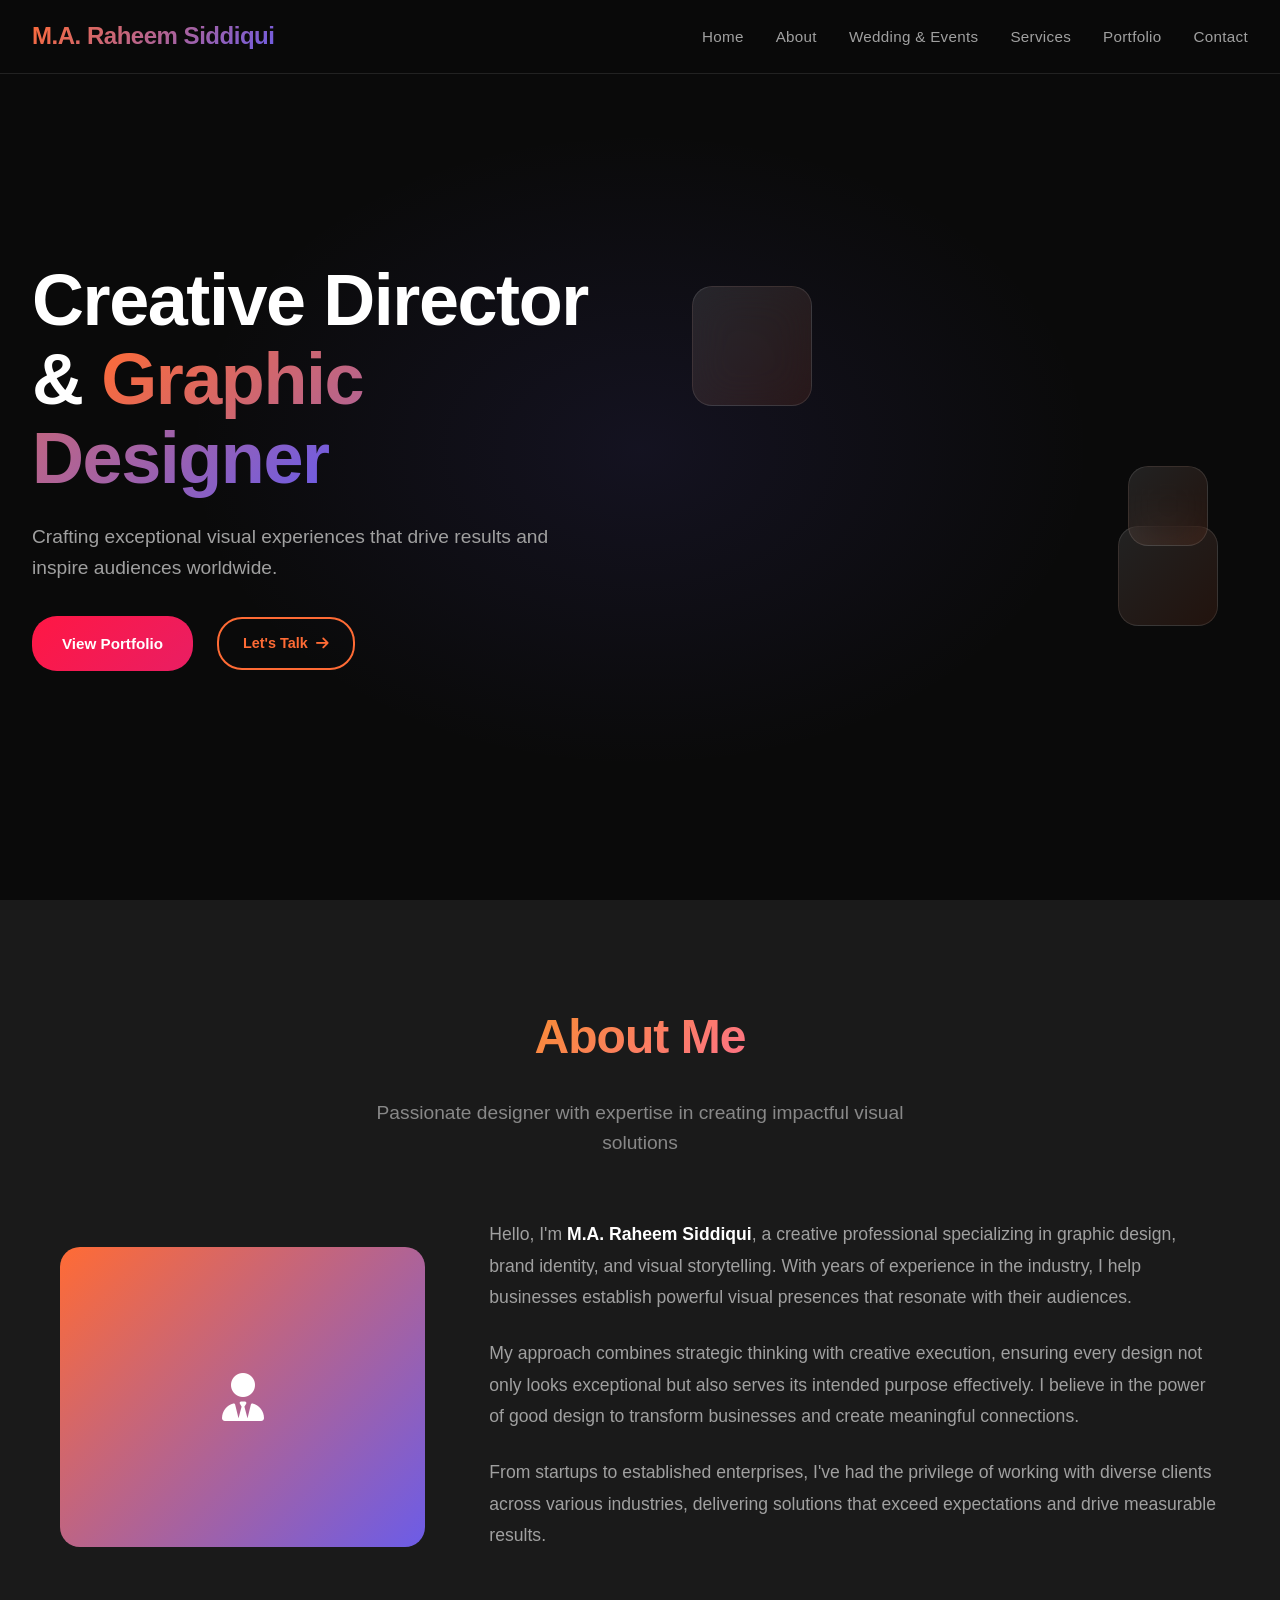
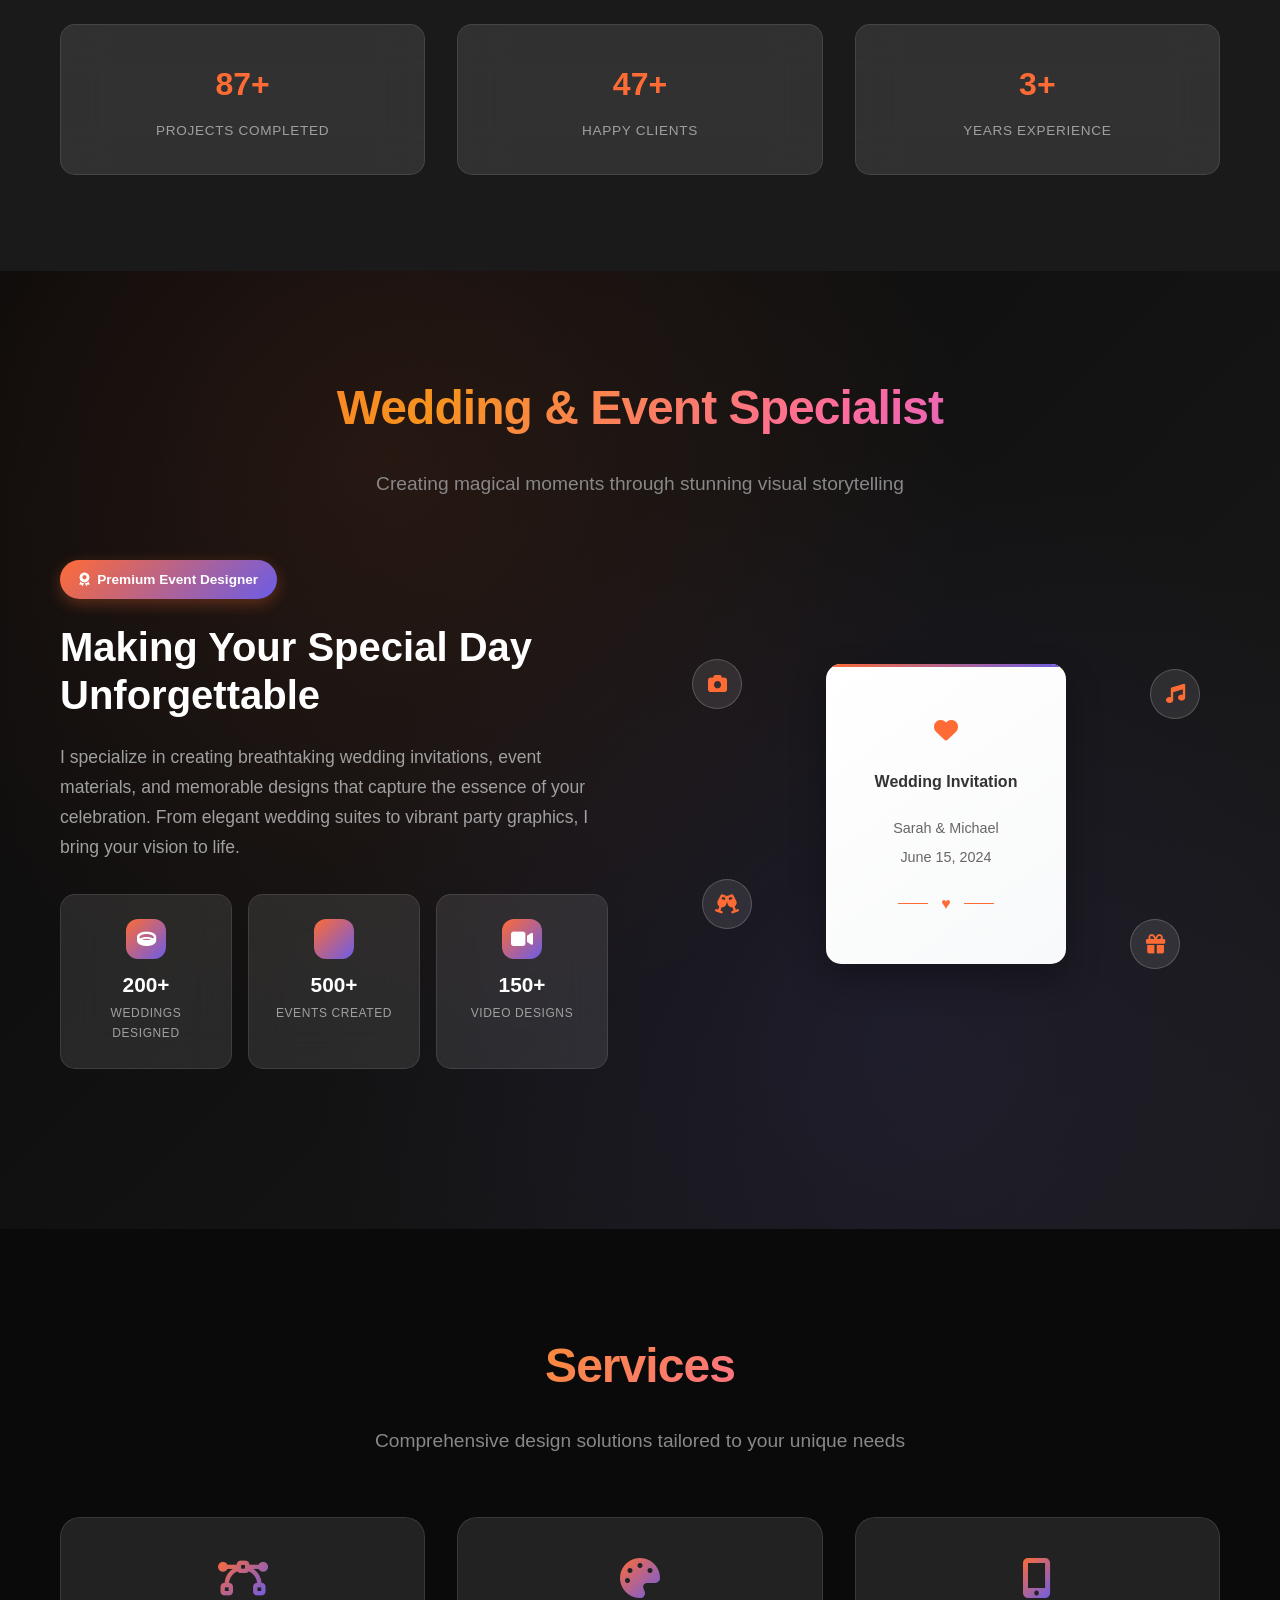
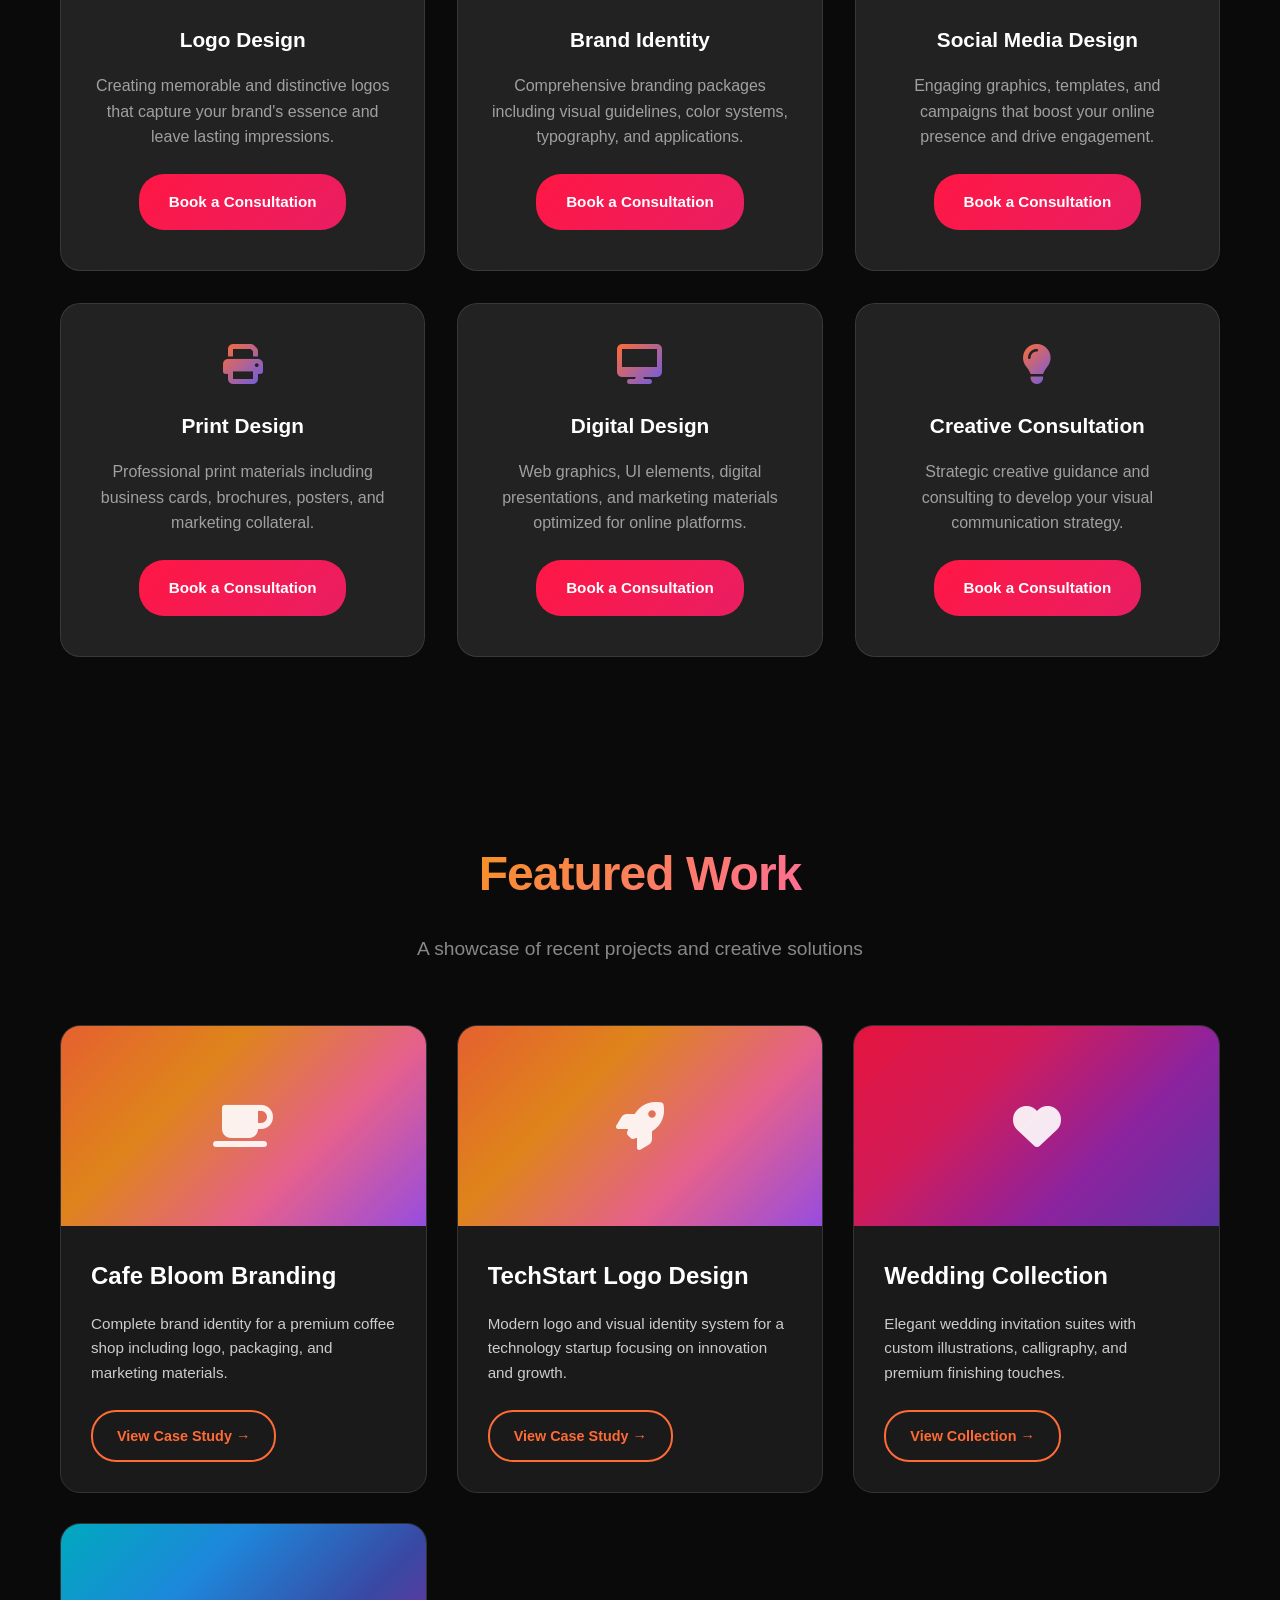
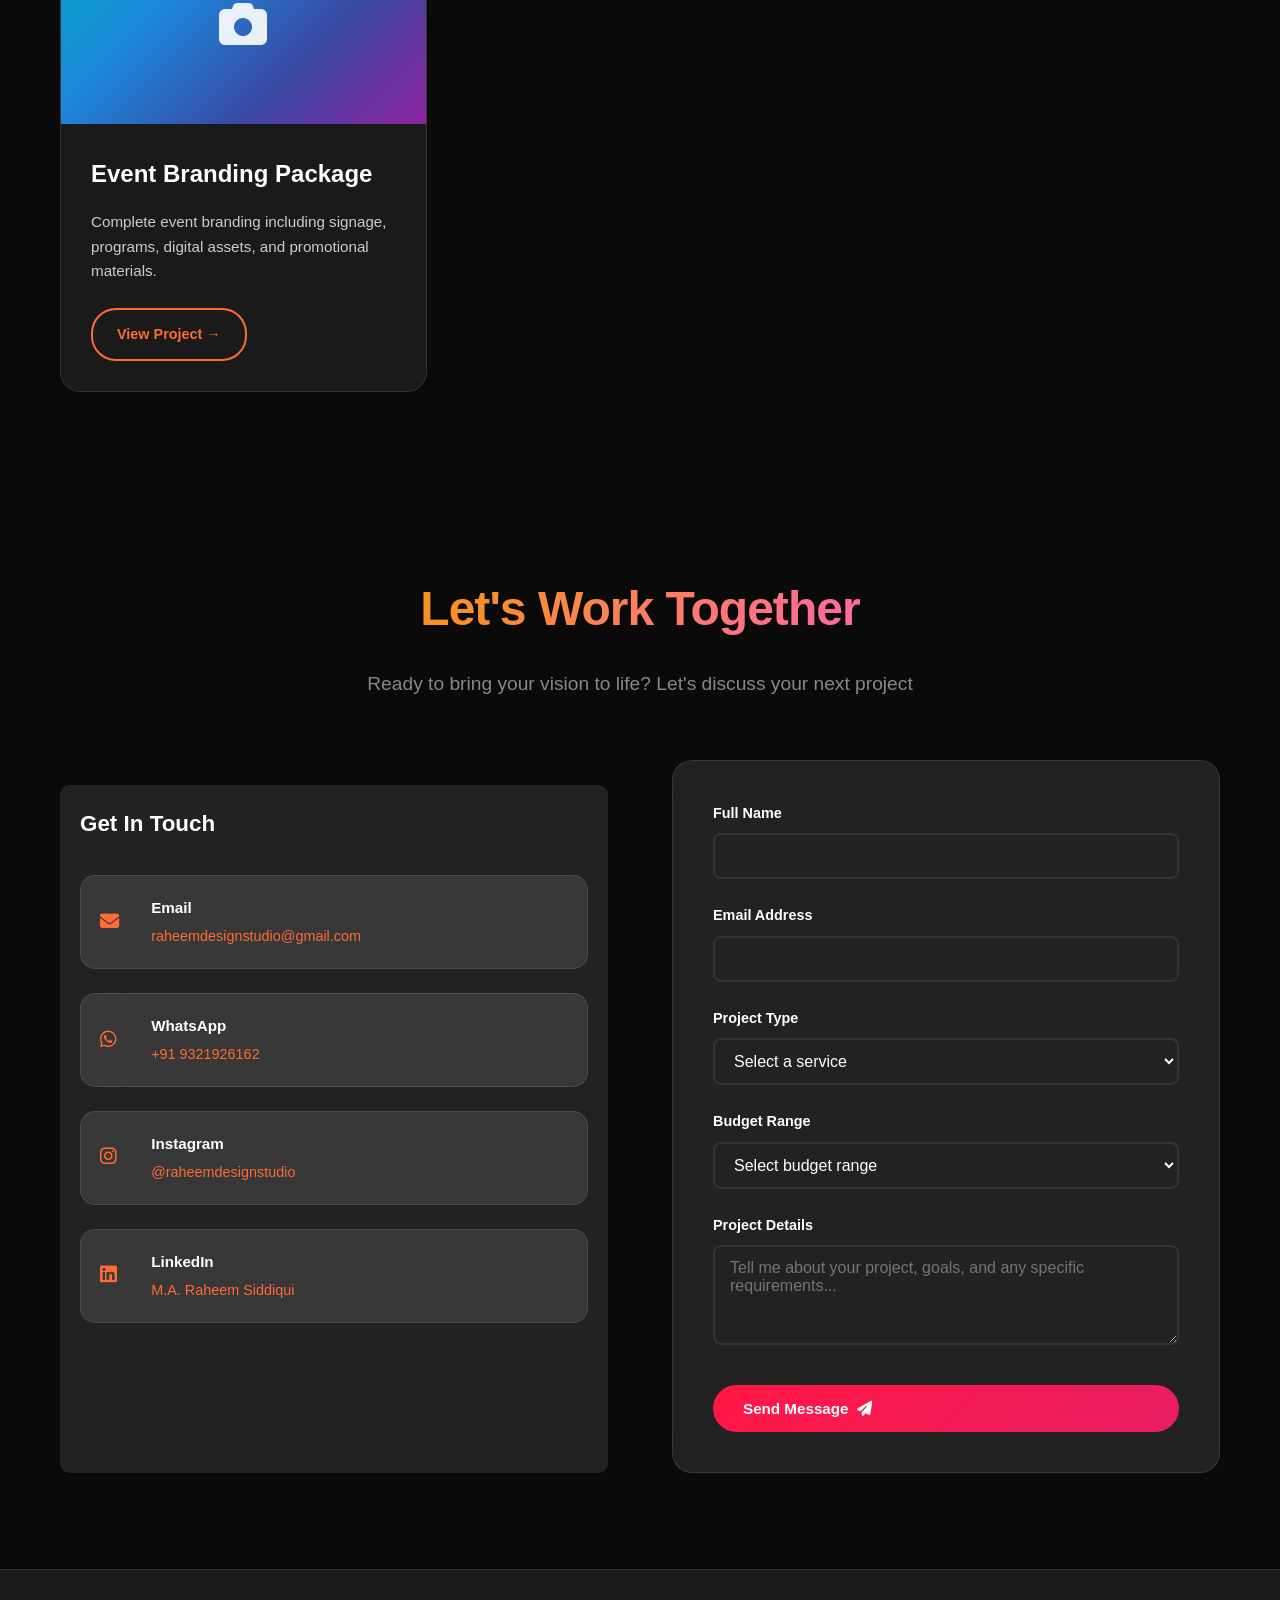
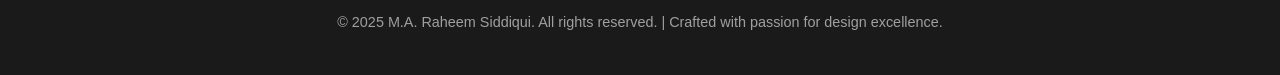
==== commit 5a771586: "Update README and index.html for improved SEO and user information; remove outdated blog case studie" ====
--- a/index.html
+++ b/index.html
@@ -1,11 +1,93 @@
 <!DOCTYPE html>
 <html lang="en">
 <head>
-    <meta charset="UTF-8">
-    <meta name="viewport" content="width=device-width, initial-scale=1.0">
-    <title>M.A. Raheem Siddiqui | Creative Director & Graphic Designer</title>
-    <meta name="description" content="Wedding & Event Invitation Designer, Logo Design, Brand Identity, Social Media Graphics by M.A. Raheem Siddiqui.">
-    <meta name="keywords" content="Wedding Invitation Designer, Event Branding, Graphic Designer India, Logo Design, Brand Identity">
+  <meta charset="UTF-8">
+  <meta name="viewport" content="width=device-width, initial-scale=1.0">
+
+  <!-- SEO Title -->
+  <title>Wedding Invitation Designer | Creative Branding & Graphic Design by M.A. Raheem Siddiqui</title>
+
+  <!-- Meta Description -->
+  <meta name="description" content="Professional Wedding Invitation Designer & Creative Director. M.A. Raheem Siddiqui creates custom wedding invitations, brand identity, logos, and event branding that inspire and captivate. Get tailored designs for weddings, businesses, and events.">
+
+  <!-- Keywords (not used by Google, still useful for others) -->
+  <meta name="keywords" content="Wedding Invitation Designer, Event Branding, Logo Design India, Graphic Designer Mumbai, Creative Director, Brand Identity, Custom Invitations, Social Media Graphics">
+
+  <!-- Canonical URL -->
+  <link rel="canonical" href="https://raheemdesigns.vercel.app/">
+
+  <!-- Open Graph / Facebook -->
+  <meta property="og:title" content="M.A. Raheem Siddiqui | Wedding Invitation & Graphic Designer">
+  <meta property="og:description" content="Custom wedding invitations, logos, and brand identity design by Raheem Siddiqui. Creative work that inspires.">
+  <meta property="og:image" content="https://raheemdesigns.vercel.app/images/og-preview.jpg">
+  <meta property="og:url" content="https://raheemdesigns.vercel.app/">
+  <meta property="og:type" content="website">
+
+  <!-- Twitter Card -->
+  <meta name="twitter:card" content="summary_large_image">
+  <meta name="twitter:title" content="Wedding Invitation & Graphic Designer | Raheem Siddiqui">
+  <meta name="twitter:description" content="Creative wedding invitations, branding, and social media graphics tailored for you.">
+  <meta name="twitter:image" content="https://raheemdesigns.vercel.app/images/og-preview.jpg">
+  <meta name="robots" content="index,follow">
+  <meta name="theme-color" content="#0a0a0a">
+  <meta property="og:site_name" content="Raheem Design Studio">
+  <meta property="og:locale" content="en_US">
+
+  <!-- Favicon -->
+  <link rel="icon" href="https://raheemdesigns.vercel.app/favicon.ico" type="image/x-icon">
+
+  <!-- Schema Markup (Person + Business) -->
+  <script type="application/ld+json">
+  {
+    "@context": "https://schema.org",
+    "@type": "Person",
+    "name": "M.A. Raheem Siddiqui",
+    "jobTitle": "Creative Director & Graphic Designer",
+    "url": "https://raheemdesigns.vercel.app/",
+    "sameAs": [
+      "https://instagram.com/raheemdesignstudio",
+      "https://www.linkedin.com/in/codewithraheem/"
+    ],
+    "worksFor": {
+      "@type": "Organization",
+      "name": "Raheem Design Studio"
+    },
+    "knowsAbout": [
+      "Wedding Invitation Design",
+      "Event Branding",
+      "Logo Design",
+      "Brand Identity",
+      "Social Media Graphics",
+      "Print Design"
+    ]
+  }
+  </script>
+  <script type="application/ld+json">
+  {
+    "@context": "https://schema.org",
+    "@type": "Organization",
+    "name": "Raheem Design Studio",
+    "url": "https://raheemdesigns.vercel.app/",
+    "logo": "https://raheemdesigns.vercel.app/favicon.ico",
+    "sameAs": [
+      "https://instagram.com/raheemdesignstudio",
+      "https://www.linkedin.com/in/codewithraheem/"
+    ]
+  }
+  </script>
+  <script type="application/ld+json">
+  {
+    "@context": "https://schema.org",
+    "@type": "WebSite",
+    "url": "https://raheemdesigns.vercel.app/",
+    "name": "M.A. Raheem Siddiqui — Creative Director & Graphic Designer",
+    "potentialAction": {
+      "@type": "SearchAction",
+      "target": "https://www.google.com/search?q=site:raheemdesigns.vercel.app+{search_term}",
+      "query-input": "required name=search_term"
+    }
+  }
+  </script>
     <link href="https://cdnjs.cloudflare.com/ajax/libs/font-awesome/6.4.0/css/all.min.css" rel="stylesheet">
     <style>
         :root {
@@ -1854,6 +1936,28 @@
             .form-actions {
                 flex-direction: column;
             }
+        }
+    /* Fix: Ensure dropdown options are visible in dark theme */
+        .quote-form select,
+        .form-group select {
+            color: #fff;
+            background-color: #222;
+            color-scheme: dark;
+        }
+        .form-group select option,
+        .quote-form select option {
+            color: #fff;
+            background-color: #1a1a1a;
+        }
+        .form-group select option:checked,
+        .quote-form select option:checked {
+            background-color: #333;
+            color: #fff;
+        }
+        .form-group select optgroup,
+        .quote-form select optgroup {
+            color: #fff;
+            background-color: #1a1a1a;
         }
     </style>
 </head>
@@ -2172,7 +2276,7 @@
                     </div>
                 </div>
                 <div class="modal-footer">
-                    <a href="#contact" class="btn-primary">Request Quote</a>
+                    <a href="#" class="btn-primary quote-btn">Request Quote</a>
                     <button class="btn-secondary modal-close">Close Project</button>
                 </div>
             </div>
@@ -2279,7 +2383,7 @@
                     </div>
                 </div>
                 <div class="modal-footer">
-                    <a href="#contact" class="btn-primary">Start Your Project</a>
+                    <a href="#" class="btn-primary quote-btn">Start Your Project</a>
                     <button class="btn-secondary modal-close">Close Case Study</button>
                 </div>
             </div>
@@ -2342,7 +2446,7 @@
                     </div>
                 </div>
                 <div class="modal-footer">
-                    <a href="#contact" class="btn-primary">Get Logo Design</a>
+                    <a href="#" class="btn-primary quote-btn">Get Logo Design</a>
                     <button class="btn-secondary modal-close">Close Case Study</button>
                 </div>
             </div>
@@ -2400,7 +2504,7 @@
                     </div>
                 </div>
                 <div class="modal-footer">
-                    <a href="#contact" class="btn-primary">Get Custom Quote</a>
+                    <a href="#" class="btn-primary quote-btn">Get Custom Quote</a>
                     <button class="btn-secondary modal-close">Close Gallery</button>
                 </div>
             </div>
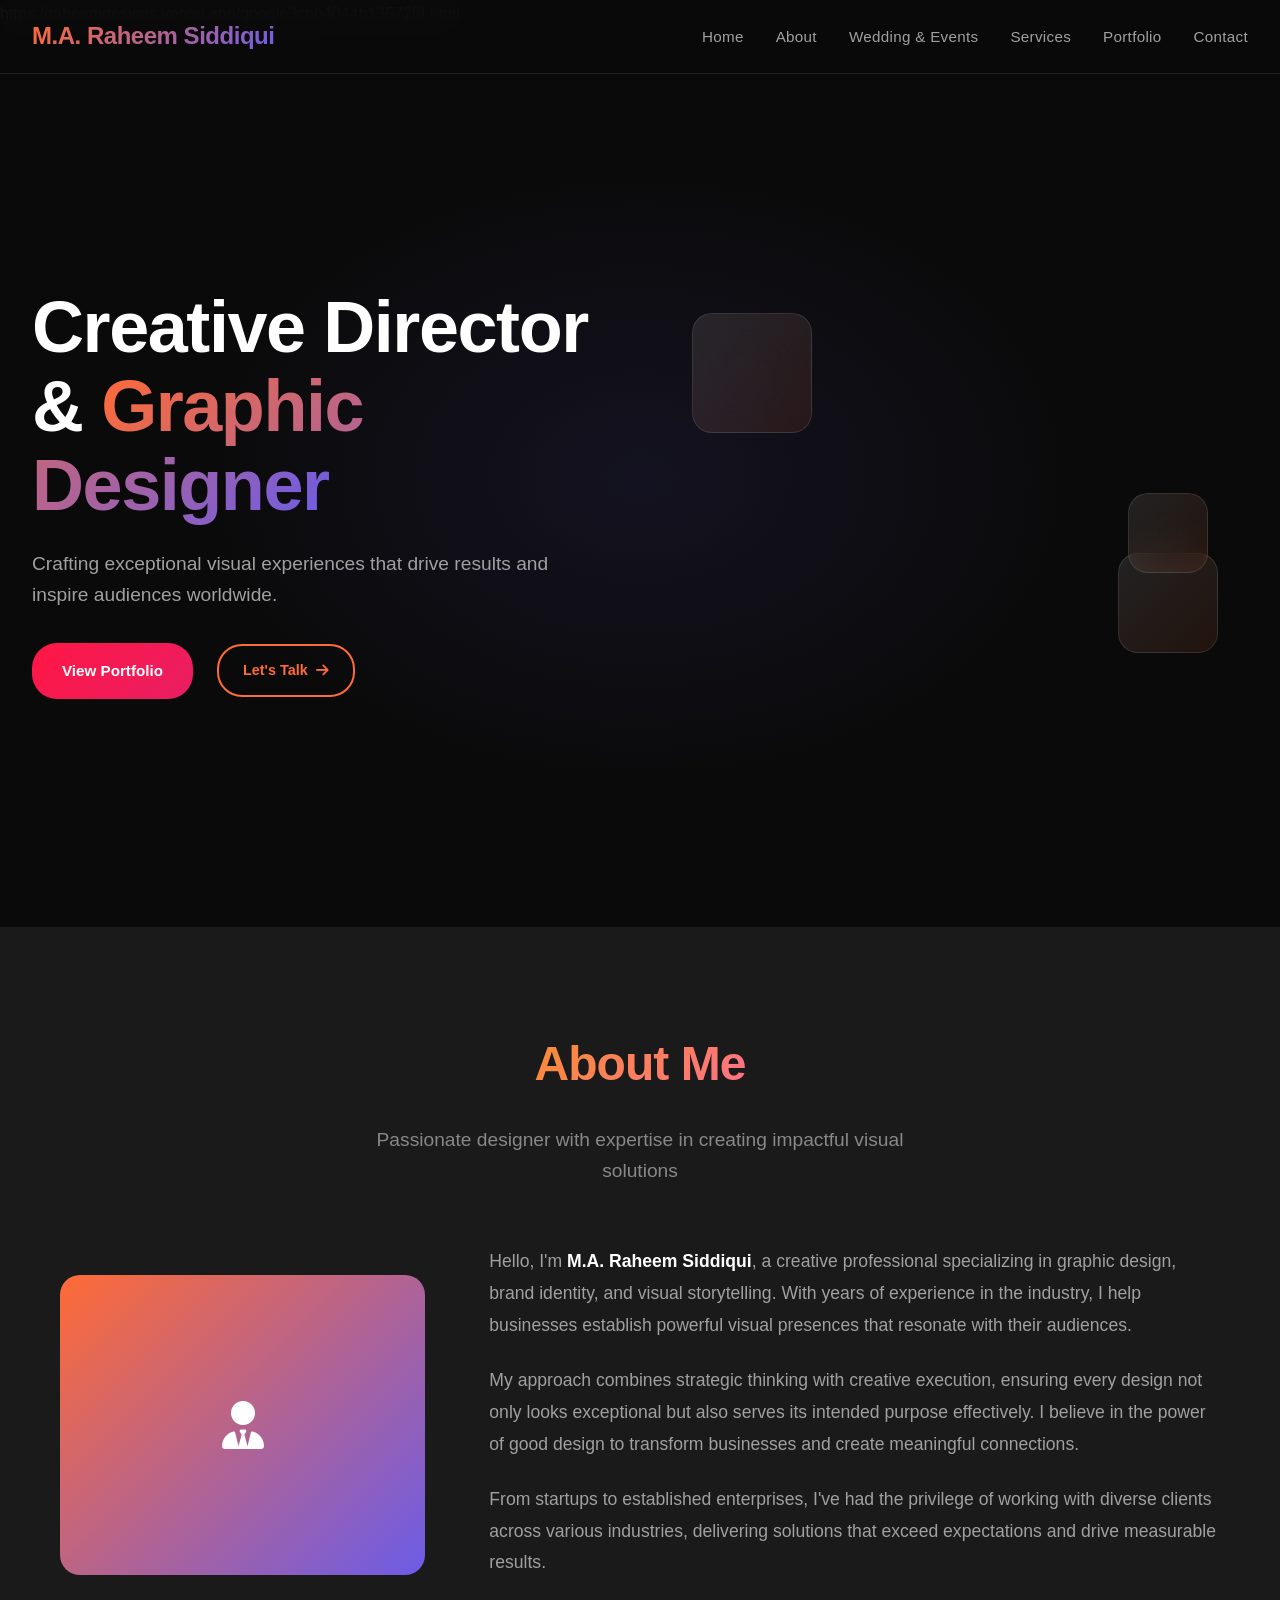
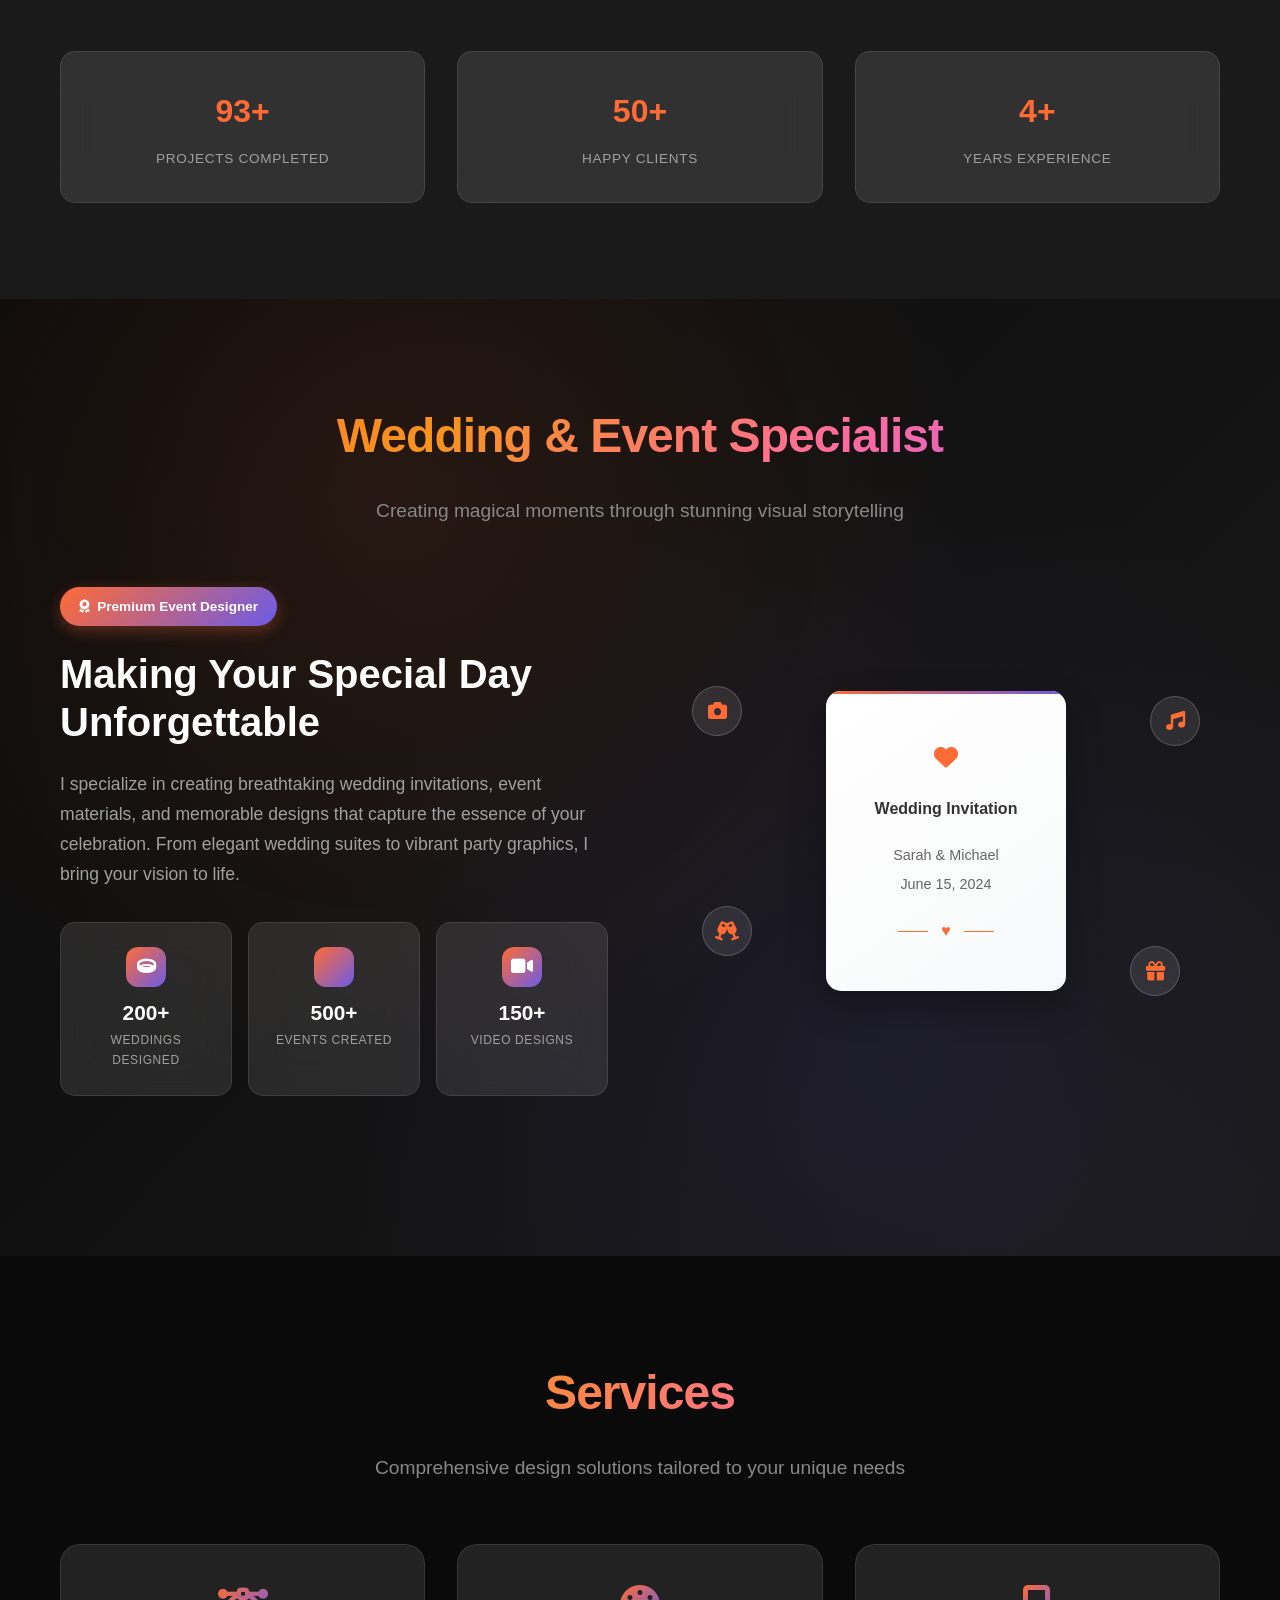
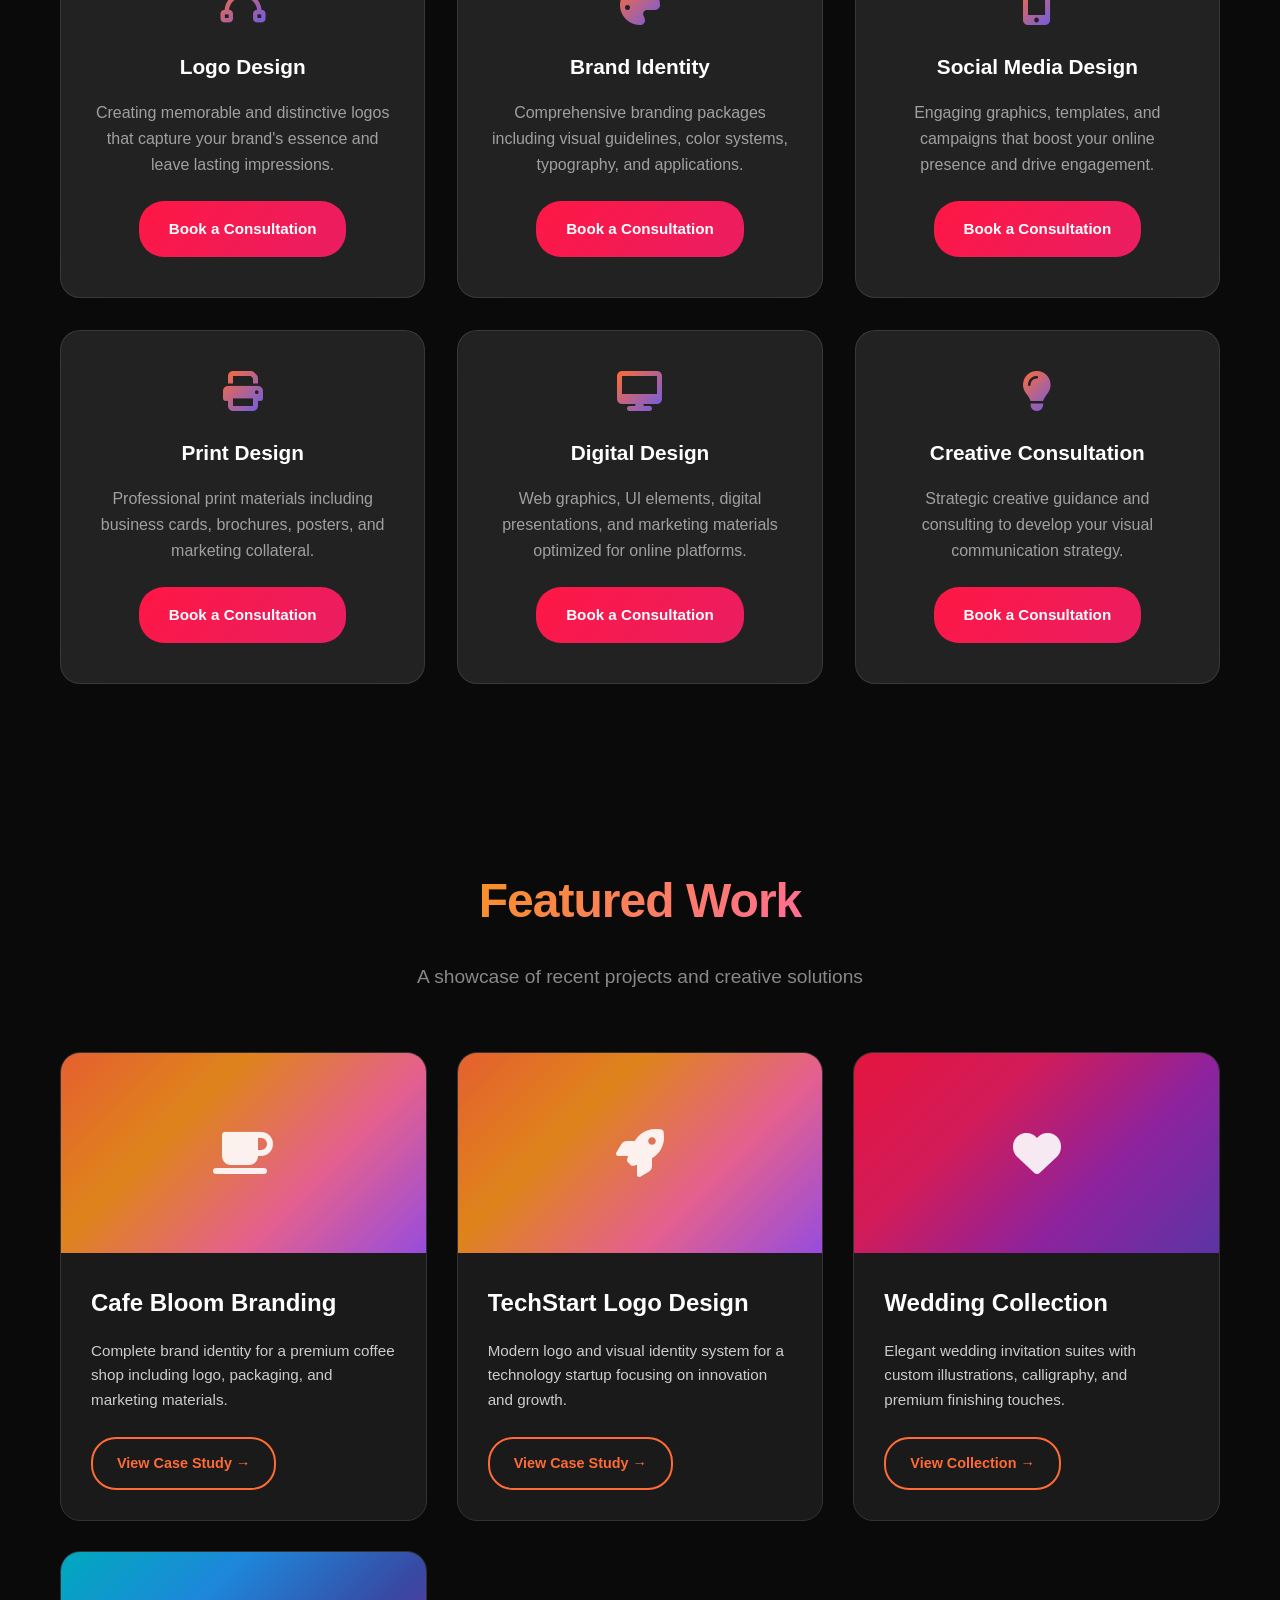
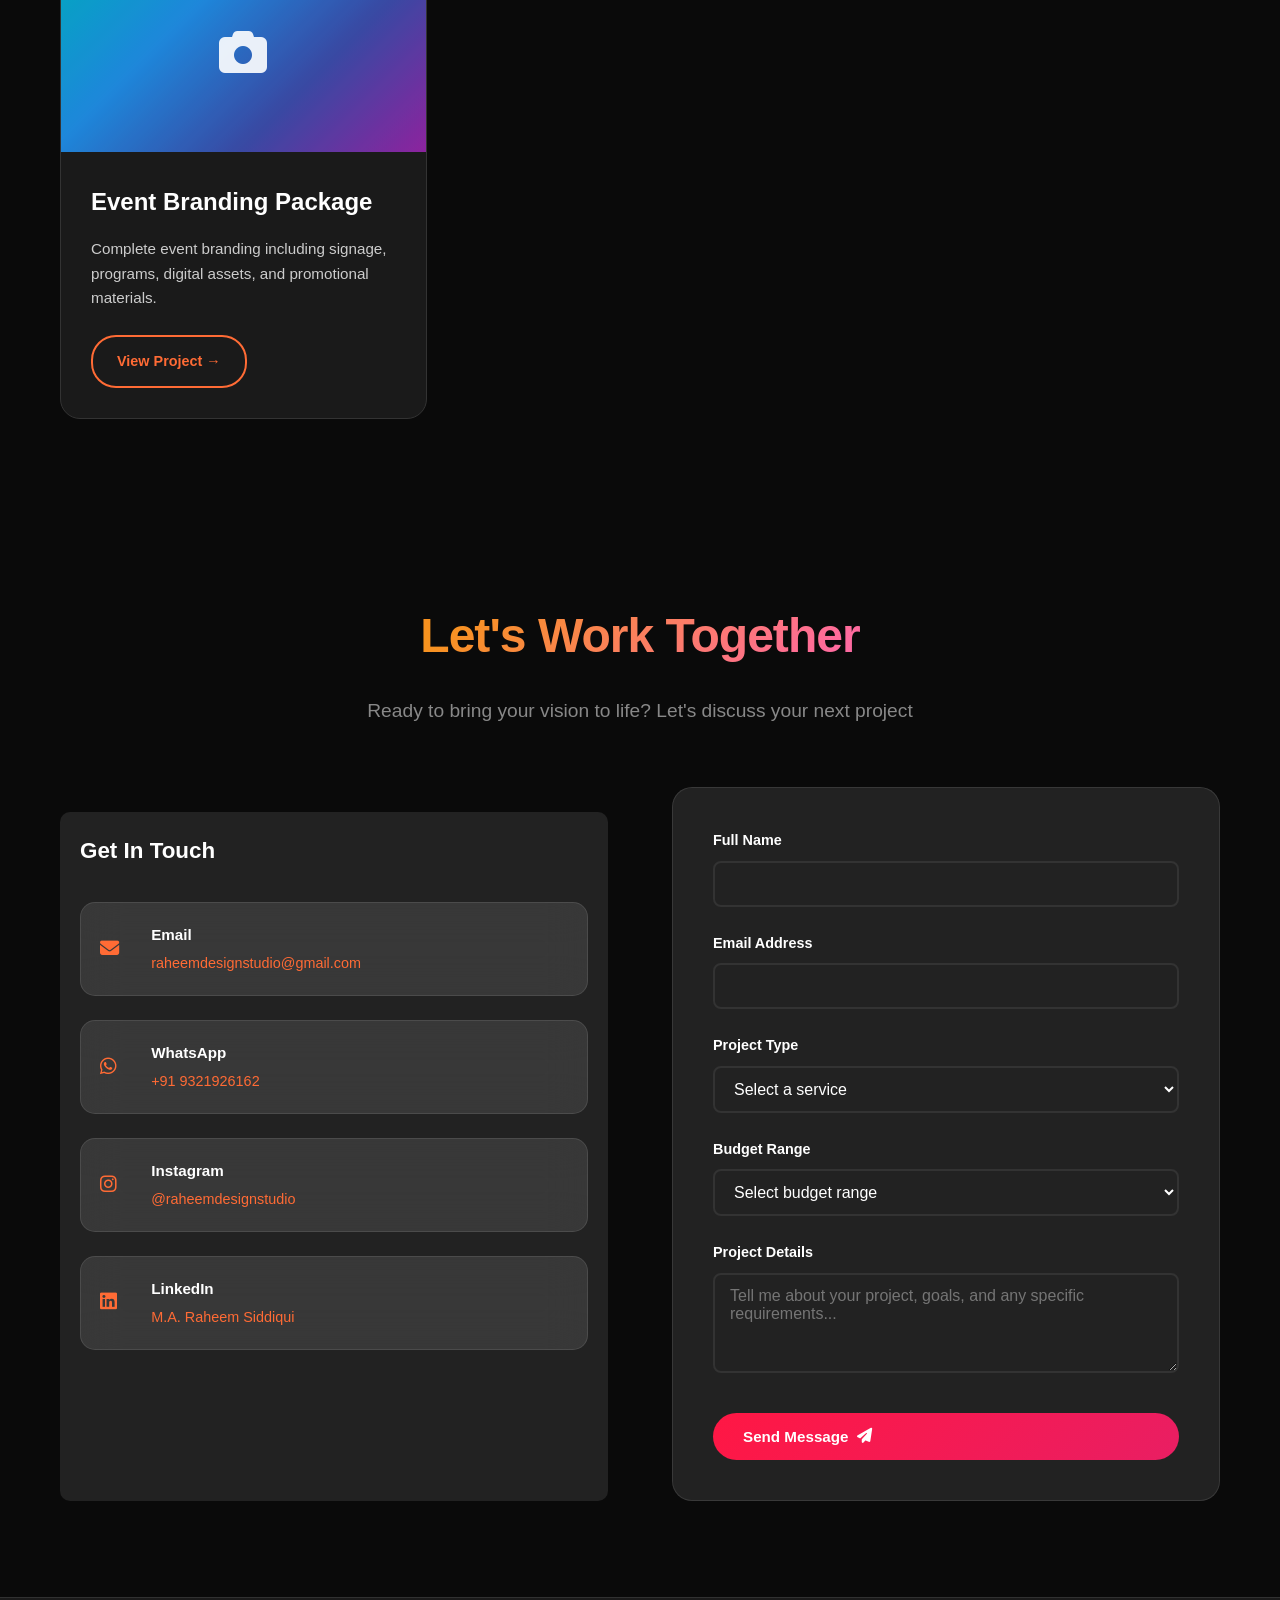
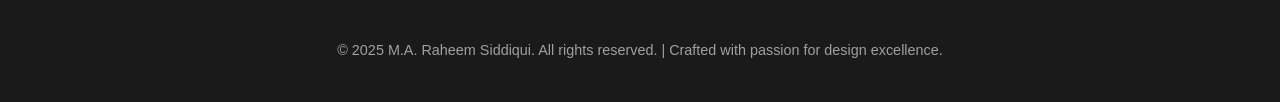
==== commit b07cba17: "Add Google site verification file and ensure proper HTML structure in index.html" ====
--- a/index.html
+++ b/index.html
@@ -1,5 +1,6 @@
 <!DOCTYPE html>
 <html lang="en">
+    https://raheemdesigns.vercel.app/google3cbb4044b13572f9.html
 <head>
   <meta charset="UTF-8">
   <meta name="viewport" content="width=device-width, initial-scale=1.0">
@@ -3030,4 +3031,4 @@
     
     </script>
 </body>
-</html>+</html>
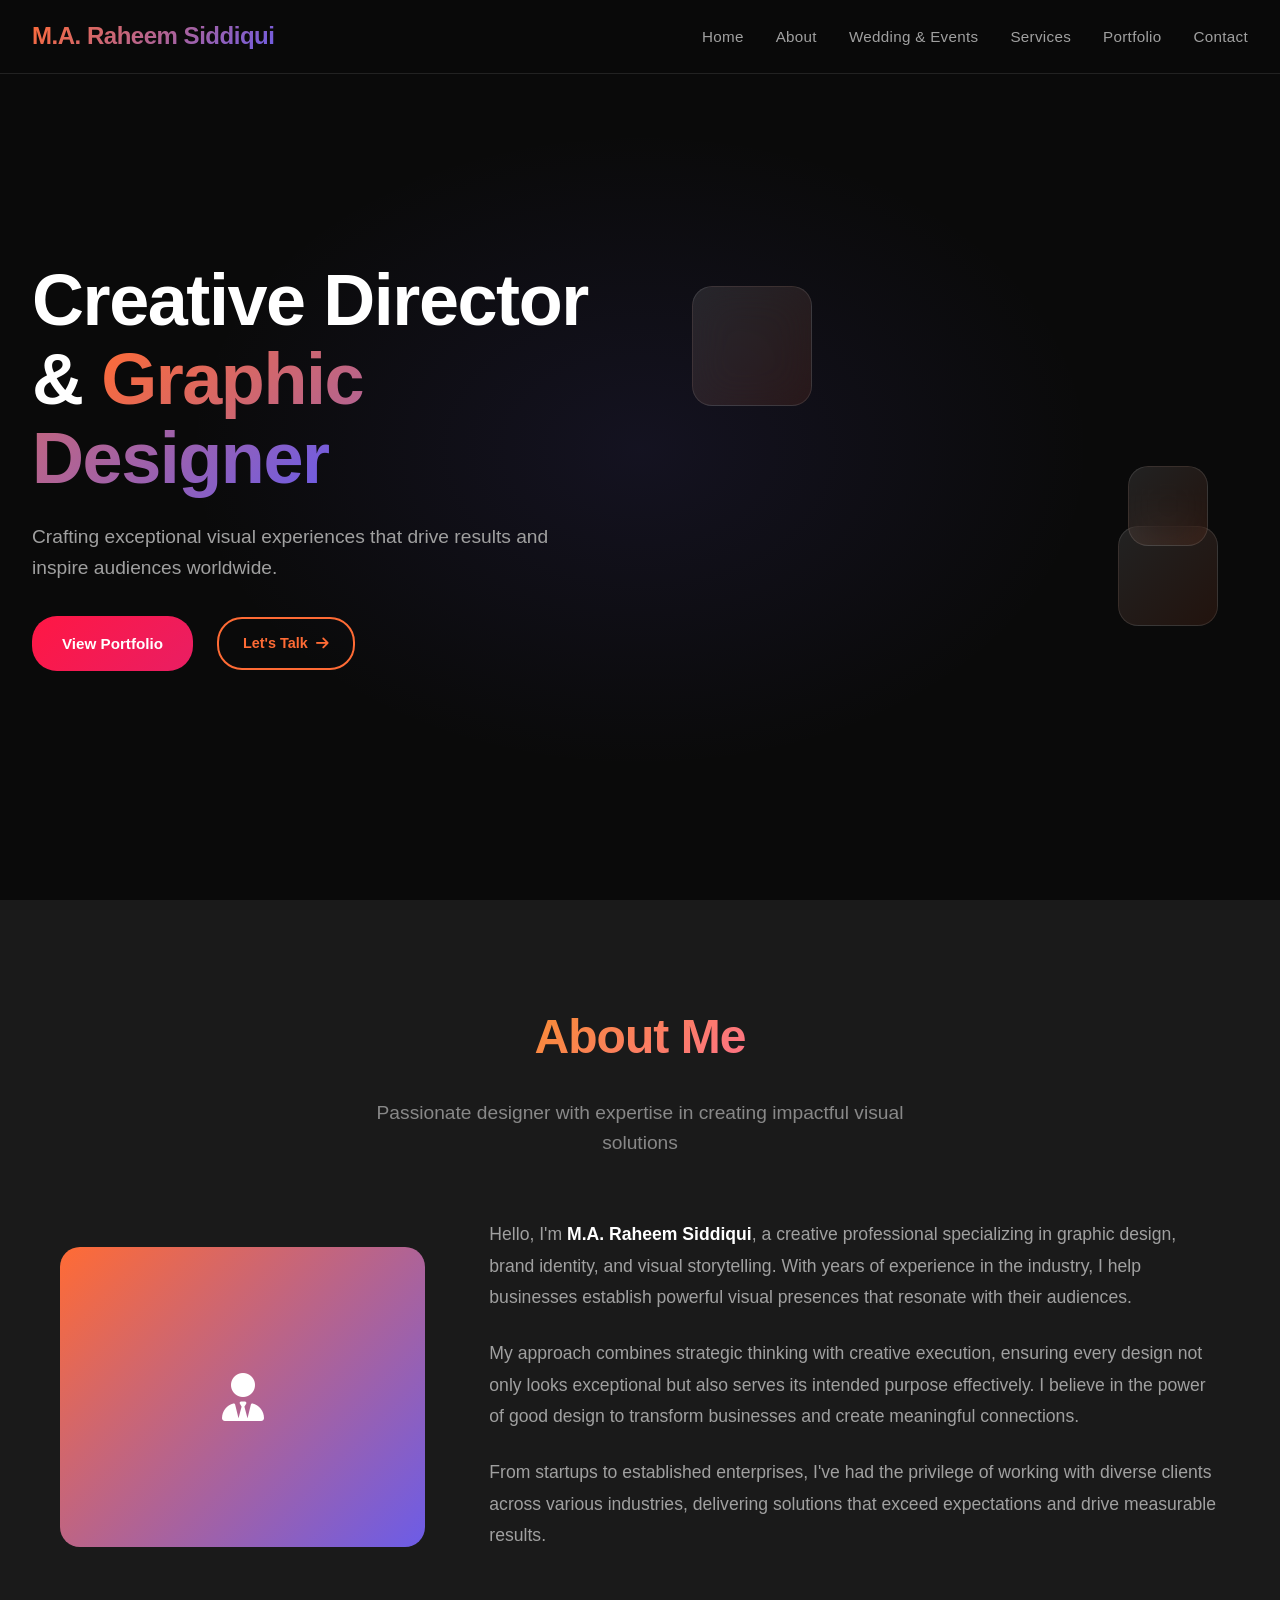
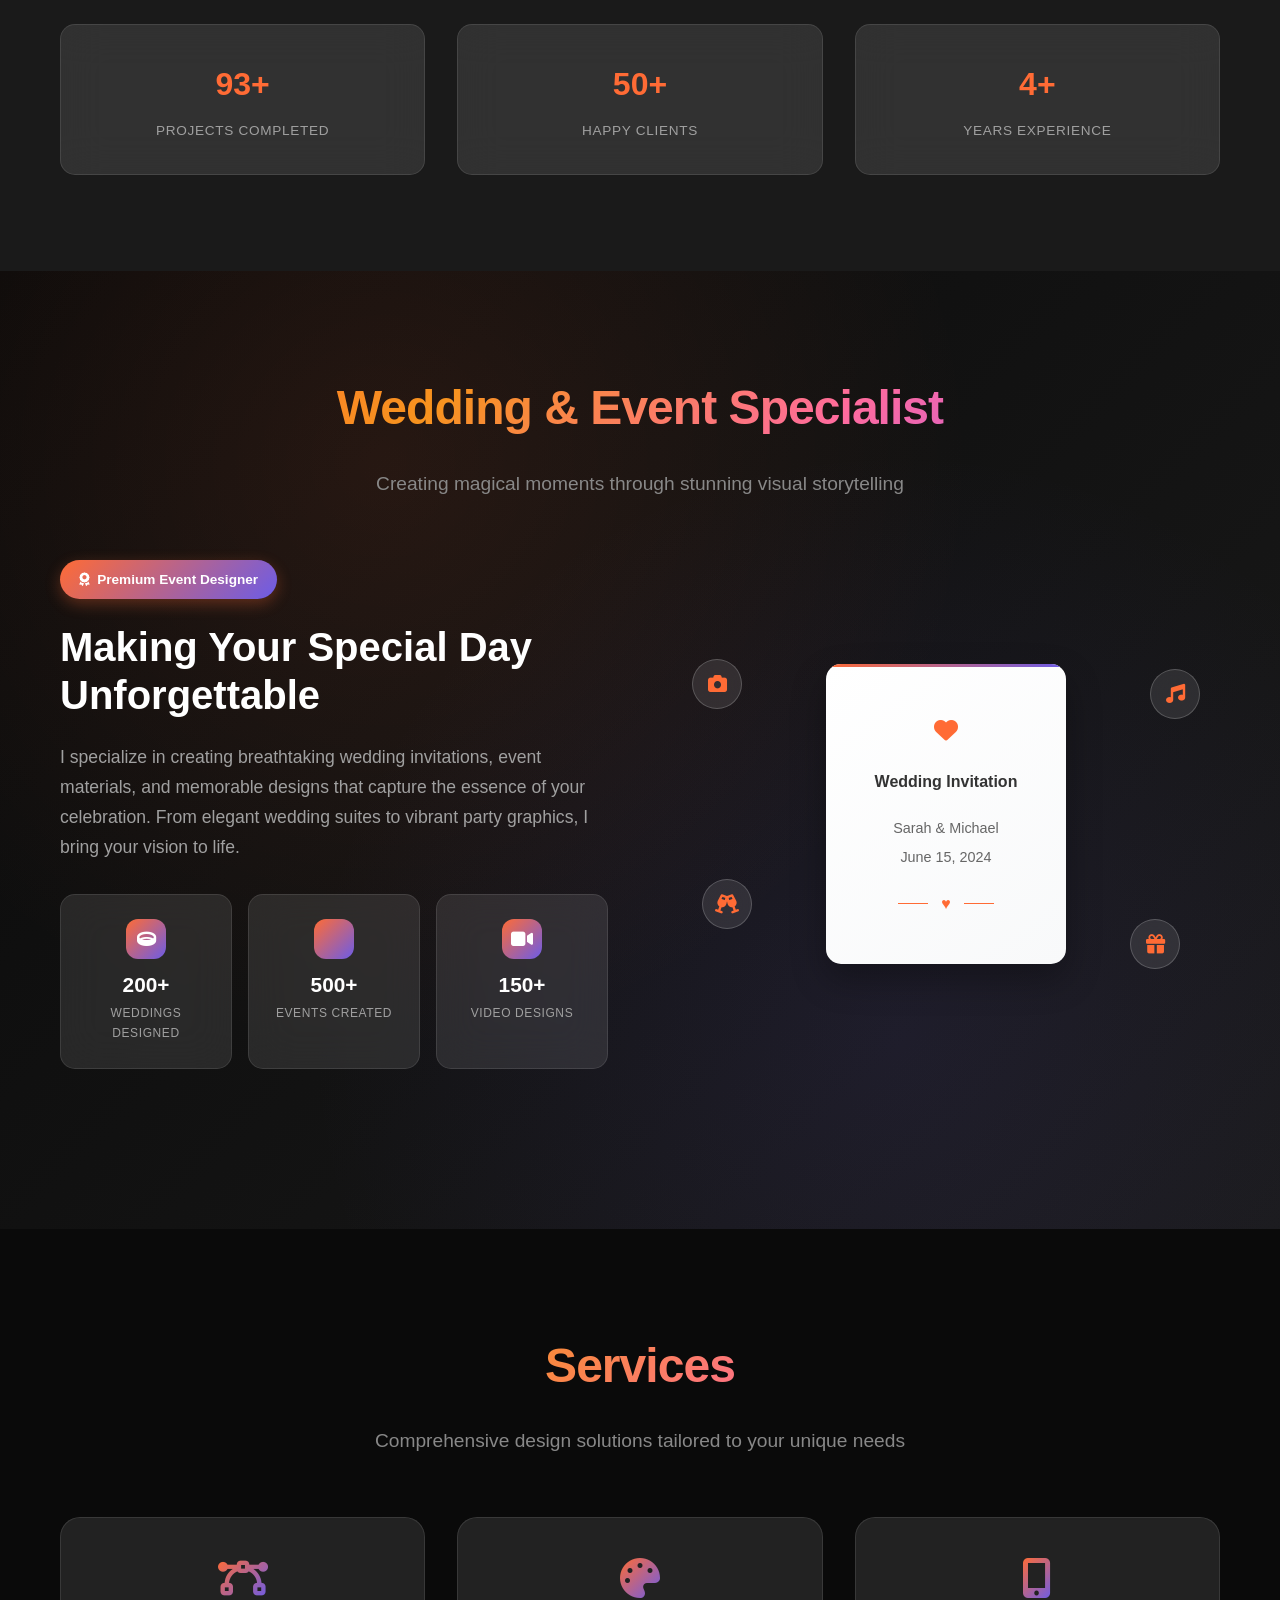
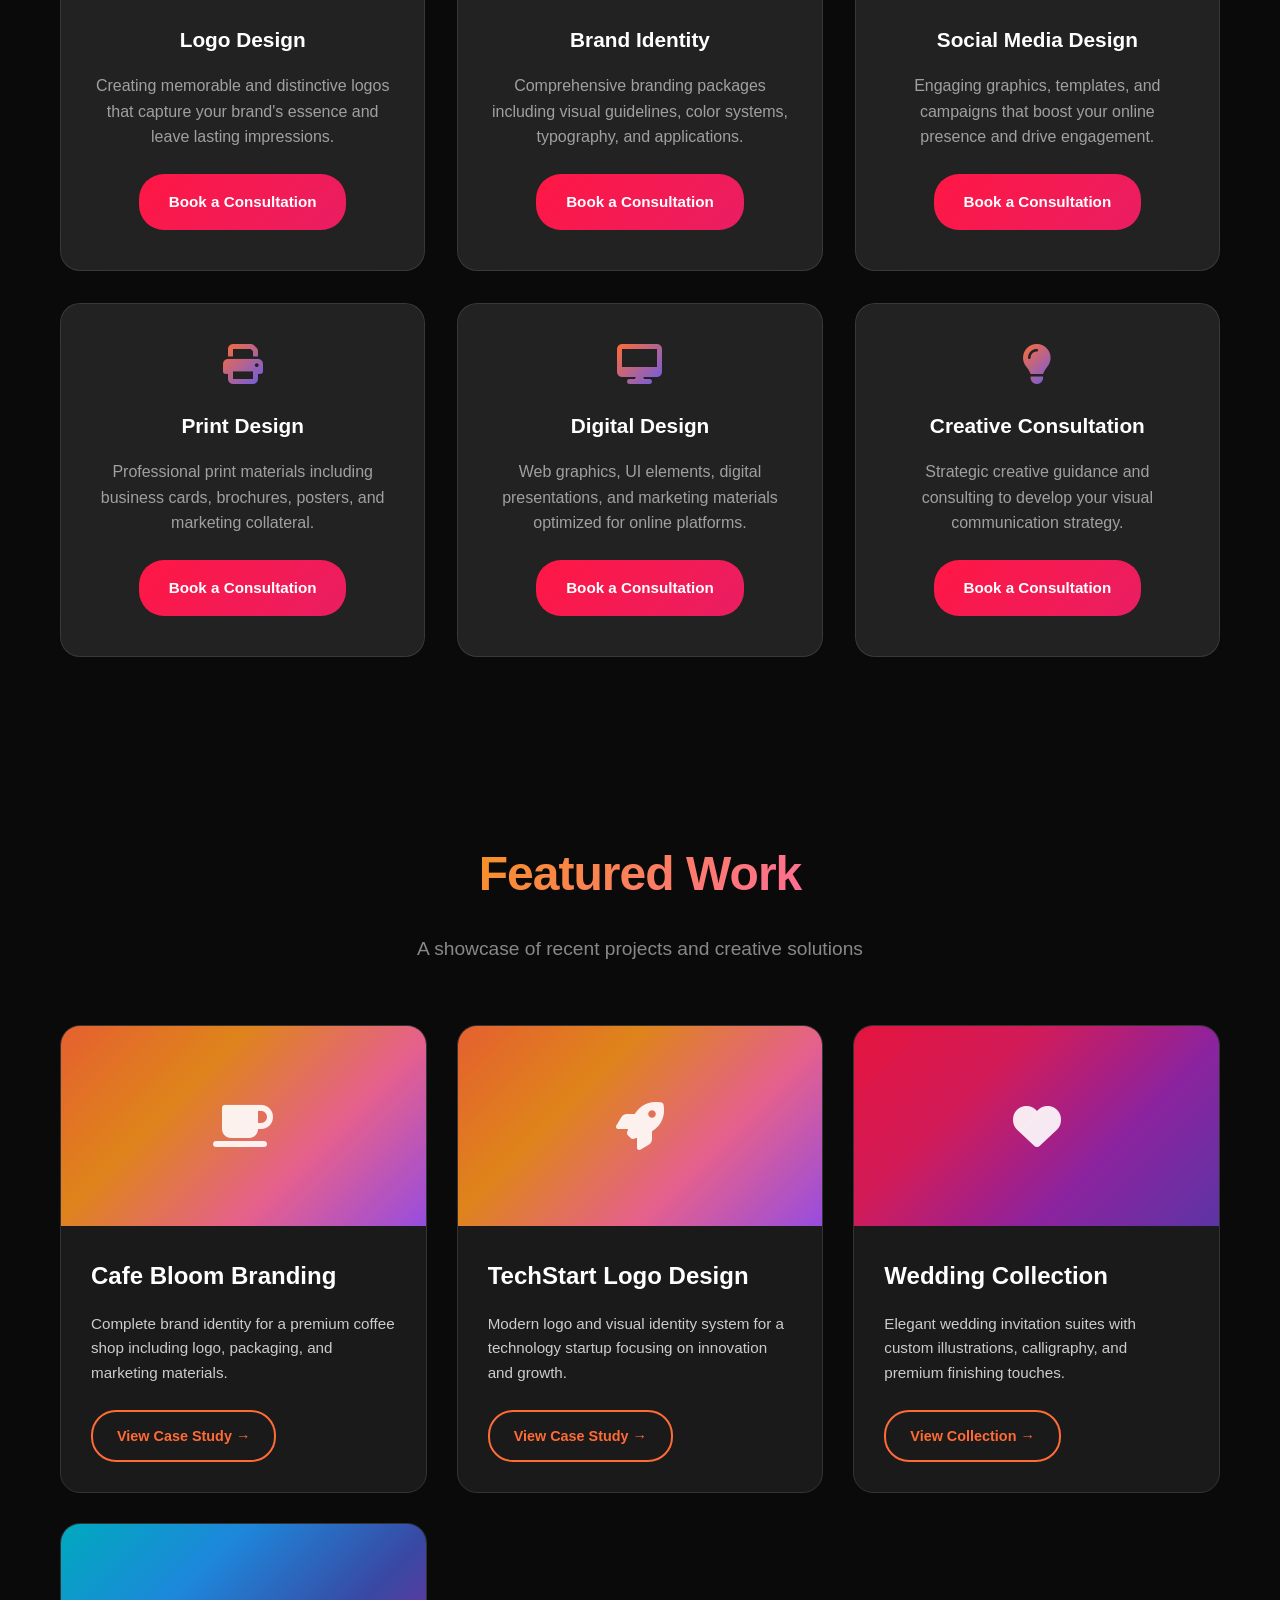
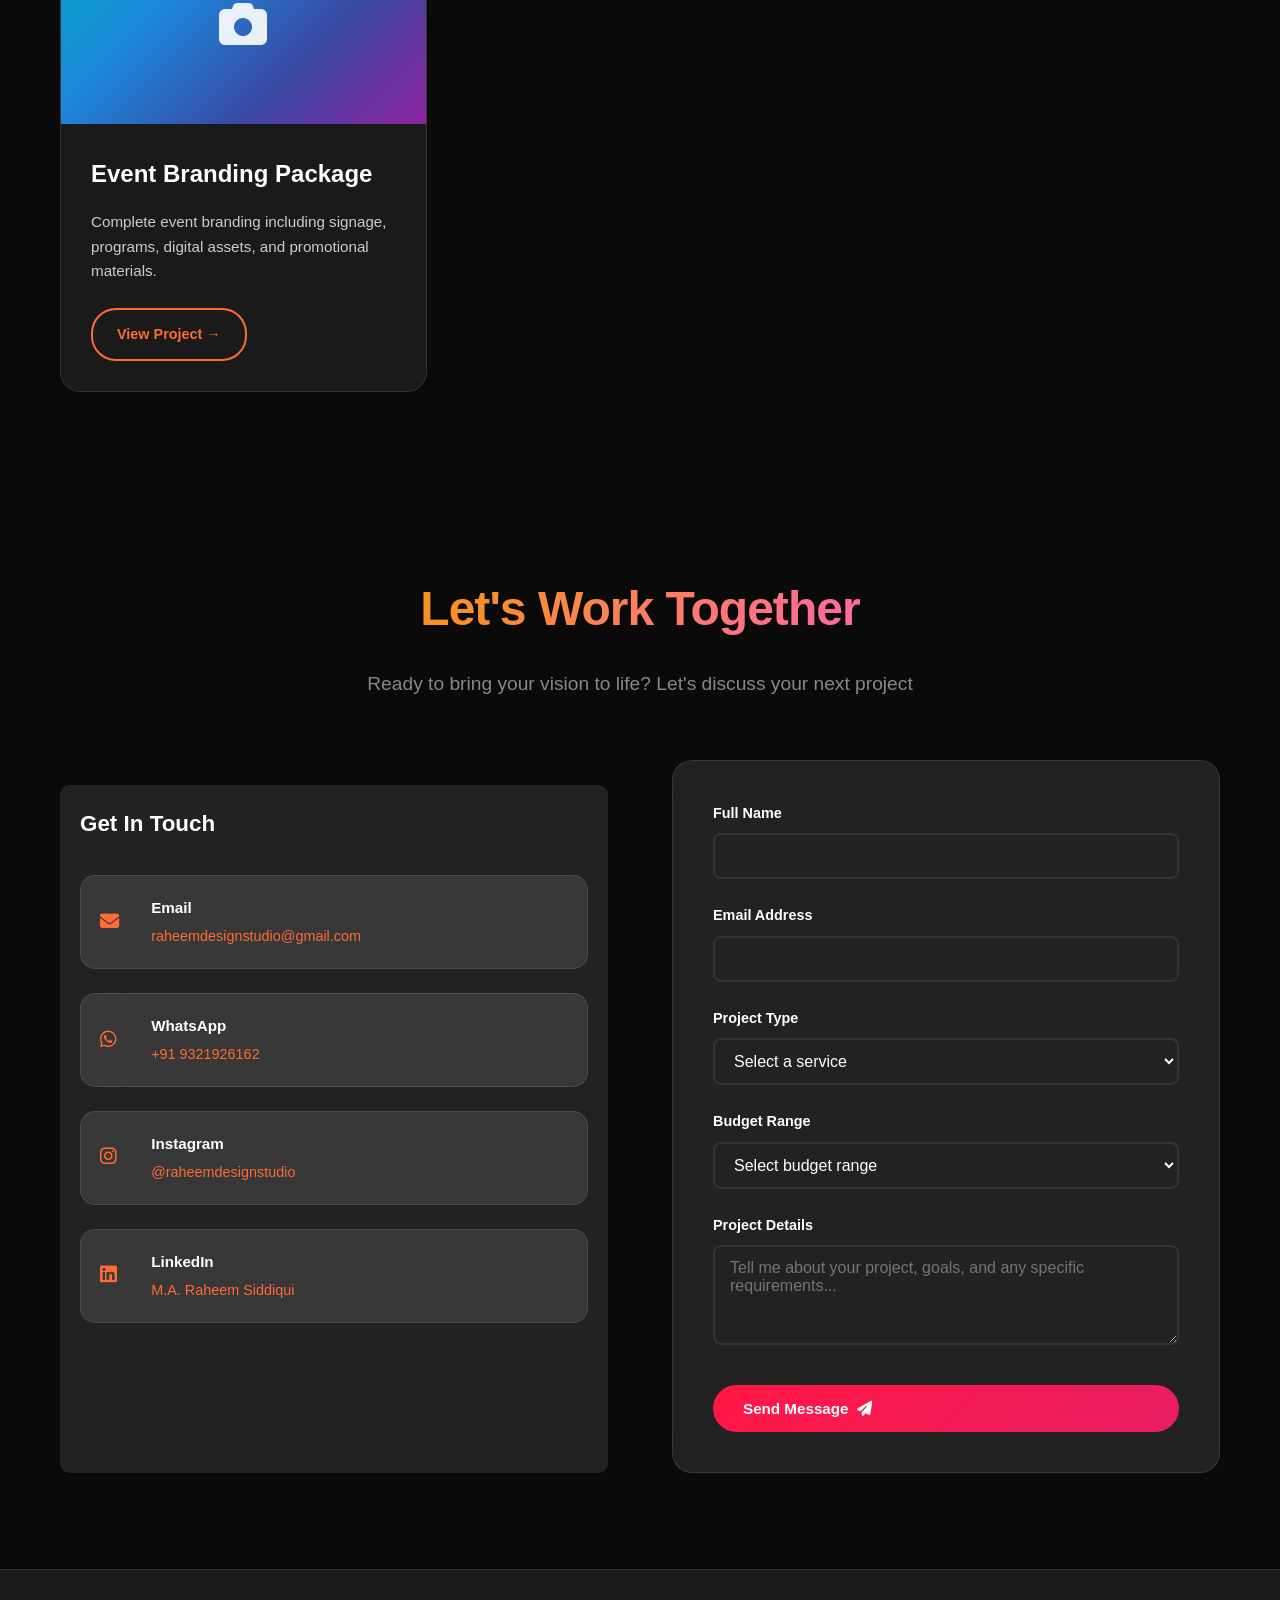
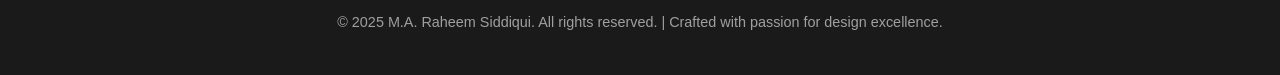
==== commit fcc40bfc: "Remove obsolete Google site verification file and update index.html with the correct verification me" ====
--- a/index.html
+++ b/index.html
@@ -1,9 +1,10 @@
 <!DOCTYPE html>
 <html lang="en">
-    https://raheemdesigns.vercel.app/google3cbb4044b13572f9.html
+
 <head>
   <meta charset="UTF-8">
   <meta name="viewport" content="width=device-width, initial-scale=1.0">
+  <meta name="google-site-verification" content="91tpPBfEpRDwz7ggyN2gISKaYOymP0Bl34pknpON6To" />
 
   <!-- SEO Title -->
   <title>Wedding Invitation Designer | Creative Branding & Graphic Design by M.A. Raheem Siddiqui</title>
